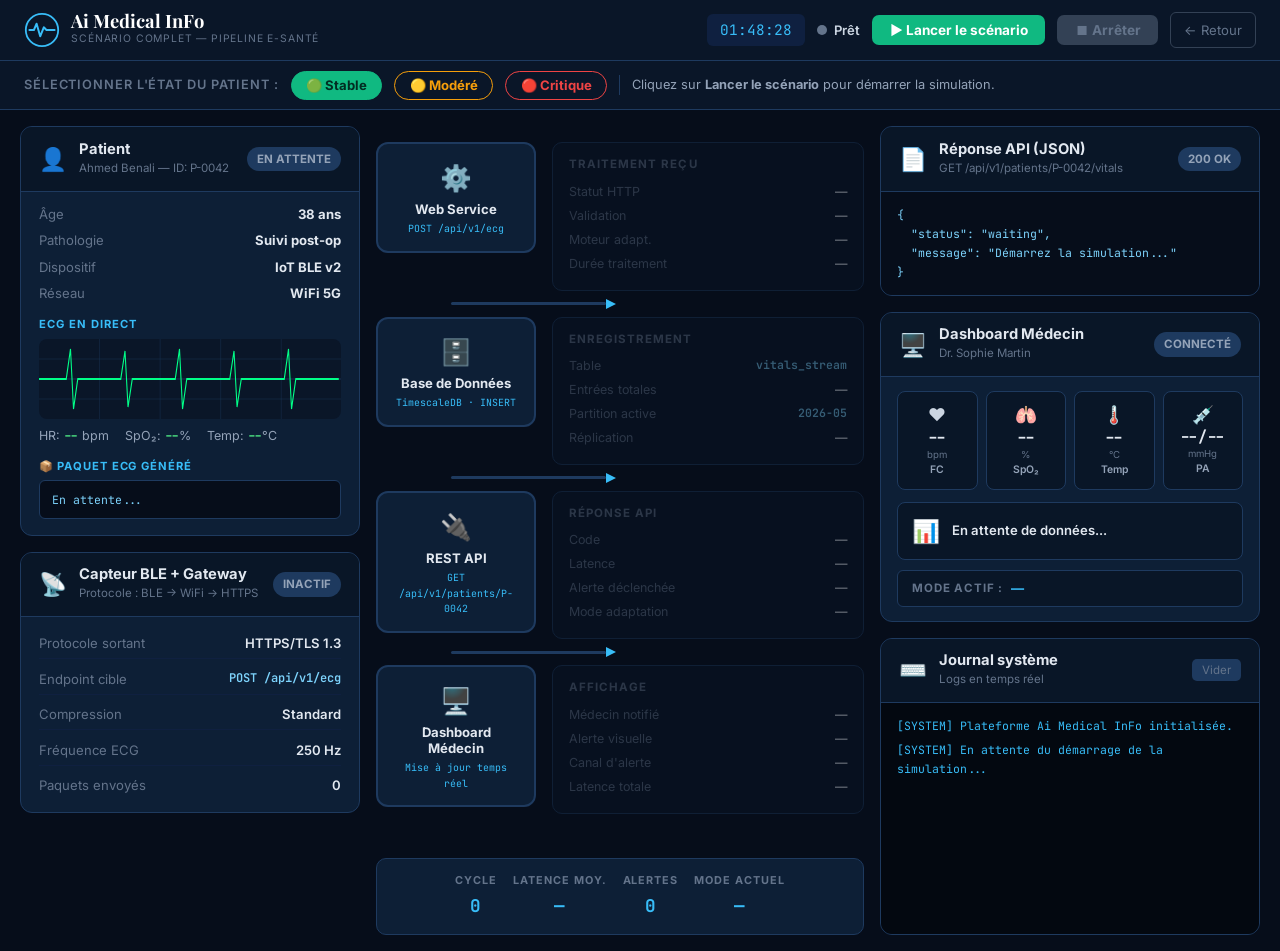
==== scenario.html @ 23101c31 "Add complete e-health pipeline scenario: ECG → WebService → DB → API → Dashboard" ====
<!DOCTYPE html>
<html lang="fr">
<head>
  <meta charset="UTF-8"/>
  <meta name="viewport" content="width=device-width, initial-scale=1.0"/>
  <title>Scénario Complet — Ai Medical InFo</title>
  <link rel="stylesheet" href="style.css"/>
  <link rel="stylesheet" href="scenario.css"/>
  <link href="https://fonts.googleapis.com/css2?family=Inter:wght@300;400;500;600;700&family=Playfair+Display:wght@600;700&family=JetBrains+Mono:wght@400;600&display=swap" rel="stylesheet"/>
</head>
<body class="scenario-body">

  <!-- TOP BAR -->
  <header class="scen-header">
    <div class="scen-header-inner">
      <div class="scen-logo">
        <svg viewBox="0 0 40 40" fill="none" class="scen-logo-svg">
          <circle cx="20" cy="20" r="18" stroke="#38bdf8" stroke-width="2"/>
          <path d="M6 20h5l3-7 4 14 4-10 3 3h9" stroke="#38bdf8" stroke-width="2.2" stroke-linecap="round" stroke-linejoin="round"/>
        </svg>
        <div>
          <span class="scen-logo-name">Ai Medical InFo</span>
          <span class="scen-logo-sub">Scénario Complet — Pipeline e-Santé</span>
        </div>
      </div>
      <div class="scen-header-right">
        <div class="scen-clock" id="scenClock">--:--:--</div>
        <div class="sim-status" id="simStatus">
          <span class="sim-dot idle"></span>
          <span id="simStatusText">Prêt</span>
        </div>
        <button class="btn-start" id="btnStart" onclick="startSimulation()">▶ Lancer le scénario</button>
        <button class="btn-stop" id="btnStop" onclick="stopSimulation()" disabled>⏹ Arrêter</button>
        <a href="index.html" class="btn-back">← Retour</a>
      </div>
    </div>
  </header>

  <!-- SCENARIO LEGEND -->
  <div class="scenario-legend">
    <div class="legend-title">Sélectionner l'état du patient :</div>
    <button class="leg-btn leg-stable  active" onclick="setState('stable')"  id="btnStable">🟢 Stable</button>
    <button class="leg-btn leg-moderate"       onclick="setState('moderate')" id="btnModerate">🟡 Modéré</button>
    <button class="leg-btn leg-critical"       onclick="setState('critical')" id="btnCritical">🔴 Critique</button>
    <div class="legend-sep"></div>
    <div class="legend-info" id="legendInfo">Cliquez sur <strong>Lancer le scénario</strong> pour démarrer la simulation.</div>
  </div>

  <!-- MAIN LAYOUT -->
  <div class="scenario-main">

    <!-- ═══ COLONNE GAUCHE : Patient + Capteur ═══ -->
    <div class="scen-col scen-col-left">

      <!-- PATIENT -->
      <div class="scen-card" id="card-patient">
        <div class="card-header">
          <span class="card-icon">👤</span>
          <div>
            <div class="card-title">Patient</div>
            <div class="card-sub">Ahmed Benali — ID: P-0042</div>
          </div>
          <div class="card-status" id="status-patient">En attente</div>
        </div>
        <div class="patient-info">
          <div class="pi-row"><span>Âge</span><strong>38 ans</strong></div>
          <div class="pi-row"><span>Pathologie</span><strong>Suivi post-op</strong></div>
          <div class="pi-row"><span>Dispositif</span><strong>IoT BLE v2</strong></div>
          <div class="pi-row"><span>Réseau</span><strong id="networkType">WiFi 5G</strong></div>
        </div>

        <!-- ECG WAVEFORM -->
        <div class="ecg-container">
          <div class="ecg-label">ECG en direct</div>
          <svg class="ecg-svg" id="ecgSvg" viewBox="0 0 500 80" preserveAspectRatio="none">
            <rect width="500" height="80" fill="#0a1628"/>
            <!-- Grid -->
            <line x1="0" y1="20" x2="500" y2="20" stroke="#1e3a5f" stroke-width="0.5"/>
            <line x1="0" y1="40" x2="500" y2="40" stroke="#1e3a5f" stroke-width="1"/>
            <line x1="0" y1="60" x2="500" y2="60" stroke="#1e3a5f" stroke-width="0.5"/>
            <line x1="100" y1="0" x2="100" y2="80" stroke="#1e3a5f" stroke-width="0.5"/>
            <line x1="200" y1="0" x2="200" y2="80" stroke="#1e3a5f" stroke-width="0.5"/>
            <line x1="300" y1="0" x2="300" y2="80" stroke="#1e3a5f" stroke-width="0.5"/>
            <line x1="400" y1="0" x2="400" y2="80" stroke="#1e3a5f" stroke-width="0.5"/>
            <polyline id="ecgPath" fill="none" stroke="#00ff88" stroke-width="1.8"
              points="0,40 30,40 45,40 52,10 57,70 64,40 90,40 120,40 135,40 142,12 147,68 154,40 180,40 210,40 225,40 232,10 237,70 244,40 270,40 300,40 315,40 322,12 327,68 334,40 360,40 390,40 405,40 412,10 417,70 424,40 450,40 480,40 495,40"/>
          </svg>
          <div class="ecg-metrics" id="ecgMetrics">
            <span>HR: <strong id="liveHR">--</strong> bpm</span>
            <span>SpO₂: <strong id="liveSPO2">--</strong>%</span>
            <span>Temp: <strong id="liveTemp">--</strong>°C</span>
          </div>
        </div>

        <div class="packet-preview" id="packetPreview">
          <div class="pp-label">📦 Paquet ECG généré</div>
          <pre id="packetJson" class="pp-json">En attente...</pre>
        </div>
      </div>

      <!-- CAPTEUR / GATEWAY -->
      <div class="scen-card" id="card-gateway">
        <div class="card-header">
          <span class="card-icon">📡</span>
          <div>
            <div class="card-title">Capteur BLE + Gateway</div>
            <div class="card-sub">Protocole : BLE → WiFi → HTTPS</div>
          </div>
          <div class="card-status" id="status-gateway">Inactif</div>
        </div>
        <div class="gateway-info">
          <div class="gw-row">
            <span class="gw-key">Protocole sortant</span>
            <span class="gw-val">HTTPS/TLS 1.3</span>
          </div>
          <div class="gw-row">
            <span class="gw-key">Endpoint cible</span>
            <span class="gw-val mono">POST /api/v1/ecg</span>
          </div>
          <div class="gw-row">
            <span class="gw-key">Compression</span>
            <span class="gw-val" id="compressionLevel">Standard</span>
          </div>
          <div class="gw-row">
            <span class="gw-key">Fréquence ECG</span>
            <span class="gw-val" id="ecgFreq">250 Hz</span>
          </div>
          <div class="gw-row">
            <span class="gw-key">Paquets envoyés</span>
            <span class="gw-val" id="packetCount">0</span>
          </div>
        </div>
        <div class="send-indicator" id="sendIndicator">
          <div class="send-dot"></div>
          <span>Transmission en cours...</span>
        </div>
      </div>

    </div>

    <!-- ═══ CENTRE : Pipeline animé ═══ -->
    <div class="scen-col scen-col-center">

      <div class="pipeline-wrap">

        <!-- STEP 1 : Web Service -->
        <div class="pipe-step" id="pipe-ws">
          <div class="pipe-node" id="node-ws">
            <span class="pipe-icon">⚙️</span>
            <span class="pipe-label">Web Service</span>
            <span class="pipe-method">POST /api/v1/ecg</span>
          </div>
          <div class="pipe-detail" id="detail-ws">
            <div class="pd-title">Traitement reçu</div>
            <div class="pd-row"><span>Statut HTTP</span><span id="ws-status" class="pd-val">—</span></div>
            <div class="pd-row"><span>Validation</span><span id="ws-valid" class="pd-val">—</span></div>
            <div class="pd-row"><span>Moteur adapt.</span><span id="ws-adapt" class="pd-val">—</span></div>
            <div class="pd-row"><span>Durée traitement</span><span id="ws-time" class="pd-val">—</span></div>
          </div>
        </div>

        <div class="pipe-arrow" id="arrow-ws-db">
          <div class="arrow-line"><div class="arrow-packet" id="pkt-ws-db"></div></div>
          <svg class="arrow-head" viewBox="0 0 10 10"><polygon points="0,0 10,5 0,10" fill="#38bdf8"/></svg>
        </div>

        <!-- STEP 2 : Base de données -->
        <div class="pipe-step" id="pipe-db">
          <div class="pipe-node" id="node-db">
            <span class="pipe-icon">🗄️</span>
            <span class="pipe-label">Base de Données</span>
            <span class="pipe-method">TimescaleDB · INSERT</span>
          </div>
          <div class="pipe-detail" id="detail-db">
            <div class="pd-title">Enregistrement</div>
            <div class="pd-row"><span>Table</span><span class="pd-val mono">vitals_stream</span></div>
            <div class="pd-row"><span>Entrées totales</span><span id="db-count" class="pd-val">—</span></div>
            <div class="pd-row"><span>Partition active</span><span class="pd-val mono">2026-05</span></div>
            <div class="pd-row"><span>Réplication</span><span class="pd-val" id="db-repl">—</span></div>
          </div>
        </div>

        <div class="pipe-arrow" id="arrow-db-api">
          <div class="arrow-line"><div class="arrow-packet" id="pkt-db-api"></div></div>
          <svg class="arrow-head" viewBox="0 0 10 10"><polygon points="0,0 10,5 0,10" fill="#38bdf8"/></svg>
        </div>

        <!-- STEP 3 : API -->
        <div class="pipe-step" id="pipe-api">
          <div class="pipe-node" id="node-api">
            <span class="pipe-icon">🔌</span>
            <span class="pipe-label">REST API</span>
            <span class="pipe-method">GET /api/v1/patients/P-0042</span>
          </div>
          <div class="pipe-detail" id="detail-api">
            <div class="pd-title">Réponse API</div>
            <div class="pd-row"><span>Code</span><span id="api-code" class="pd-val">—</span></div>
            <div class="pd-row"><span>Latence</span><span id="api-latency" class="pd-val">—</span></div>
            <div class="pd-row"><span>Alerte déclenchée</span><span id="api-alert" class="pd-val">—</span></div>
            <div class="pd-row"><span>Mode adaptation</span><span id="api-mode" class="pd-val">—</span></div>
          </div>
        </div>

        <div class="pipe-arrow" id="arrow-api-dash">
          <div class="arrow-line"><div class="arrow-packet" id="pkt-api-dash"></div></div>
          <svg class="arrow-head" viewBox="0 0 10 10"><polygon points="0,0 10,5 0,10" fill="#38bdf8"/></svg>
        </div>

        <!-- STEP 4 : Dashboard -->
        <div class="pipe-step" id="pipe-dash">
          <div class="pipe-node" id="node-dash">
            <span class="pipe-icon">🖥️</span>
            <span class="pipe-label">Dashboard Médecin</span>
            <span class="pipe-method">Mise à jour temps réel</span>
          </div>
          <div class="pipe-detail" id="detail-dash">
            <div class="pd-title">Affichage</div>
            <div class="pd-row"><span>Médecin notifié</span><span id="dash-doc" class="pd-val">—</span></div>
            <div class="pd-row"><span>Alerte visuelle</span><span id="dash-alert" class="pd-val">—</span></div>
            <div class="pd-row"><span>Canal d'alerte</span><span id="dash-channel" class="pd-val">—</span></div>
            <div class="pd-row"><span>Latence totale</span><span id="dash-total" class="pd-val">—</span></div>
          </div>
        </div>

      </div>

      <!-- CYCLE COUNTER -->
      <div class="cycle-info">
        <div class="ci-item"><span class="ci-label">Cycle</span><span class="ci-val" id="cycleCount">0</span></div>
        <div class="ci-item"><span class="ci-label">Latence moy.</span><span class="ci-val" id="avgLatency">—</span></div>
        <div class="ci-item"><span class="ci-label">Alertes</span><span class="ci-val" id="alertCount">0</span></div>
        <div class="ci-item"><span class="ci-label">Mode actuel</span><span class="ci-val" id="currentMode">—</span></div>
      </div>

    </div>

    <!-- ═══ COLONNE DROITE : API JSON + Terminal + Dashboard ═══ -->
    <div class="scen-col scen-col-right">

      <!-- API RESPONSE -->
      <div class="scen-card" id="card-api">
        <div class="card-header">
          <span class="card-icon">📄</span>
          <div>
            <div class="card-title">Réponse API (JSON)</div>
            <div class="card-sub">GET /api/v1/patients/P-0042/vitals</div>
          </div>
          <div class="card-status" id="status-api">200 OK</div>
        </div>
        <pre class="api-json" id="apiJsonDisplay">{
  "status": "waiting",
  "message": "Démarrez la simulation..."
}</pre>
      </div>

      <!-- DASHBOARD MÉDECIN -->
      <div class="scen-card" id="card-dashboard">
        <div class="card-header">
          <span class="card-icon">🖥️</span>
          <div>
            <div class="card-title">Dashboard Médecin</div>
            <div class="card-sub">Dr. Sophie Martin</div>
          </div>
          <div class="card-status" id="status-dash">Connecté</div>
        </div>

        <div class="mini-dashboard">
          <div class="md-vitals">
            <div class="md-vital" id="mdHR">
              <div class="md-icon">❤️</div>
              <div class="md-val" id="dashHR">--</div>
              <div class="md-unit">bpm</div>
              <div class="md-lbl">FC</div>
            </div>
            <div class="md-vital" id="mdSPO2">
              <div class="md-icon">🫁</div>
              <div class="md-val" id="dashSPO2">--</div>
              <div class="md-unit">%</div>
              <div class="md-lbl">SpO₂</div>
            </div>
            <div class="md-vital" id="mdTemp">
              <div class="md-icon">🌡️</div>
              <div class="md-val" id="dashTemp">--</div>
              <div class="md-unit">°C</div>
              <div class="md-lbl">Temp</div>
            </div>
            <div class="md-vital" id="mdBP">
              <div class="md-icon">💉</div>
              <div class="md-val" id="dashBP" style="font-size:.95rem">--/--</div>
              <div class="md-unit">mmHg</div>
              <div class="md-lbl">PA</div>
            </div>
          </div>

          <div class="md-alert-zone" id="mdAlertZone">
            <div class="mda-icon" id="mdaIcon">📊</div>
            <div class="mda-text" id="mdaText">En attente de données...</div>
          </div>

          <div class="md-mode-bar" id="mdModeBar">
            <span class="mdb-label">Mode actif :</span>
            <span class="mdb-val" id="mdbMode">—</span>
            <span class="mdb-freq" id="mdbFreq"></span>
          </div>
        </div>
      </div>

      <!-- TERMINAL LOGS -->
      <div class="scen-card card-terminal">
        <div class="card-header">
          <span class="card-icon">⌨️</span>
          <div>
            <div class="card-title">Journal système</div>
            <div class="card-sub">Logs en temps réel</div>
          </div>
          <button class="btn-clear-log" onclick="clearLog()">Vider</button>
        </div>
        <div class="terminal" id="terminal">
          <div class="term-line term-info">[SYSTEM] Plateforme Ai Medical InFo initialisée.</div>
          <div class="term-line term-info">[SYSTEM] En attente du démarrage de la simulation...</div>
        </div>
      </div>

    </div>

  </div><!-- end scenario-main -->

  <script src="scenario.js"></script>
</body>
</html>
---- style.css ----
/* ===== RESET & BASE ===== */
*, *::before, *::after { box-sizing: border-box; margin: 0; padding: 0; }

:root {
  --color-primary: #2563eb;
  --color-primary-dark: #1d4ed8;
  --color-accent: #38bdf8;
  --color-green: #10b981;
  --color-orange: #f59e0b;
  --color-red: #ef4444;
  --color-bg: #f8fafc;
  --color-surface: #ffffff;
  --color-text: #1e293b;
  --color-muted: #64748b;
  --color-border: #e2e8f0;
  --radius: 12px;
  --shadow: 0 2px 12px rgba(0,0,0,.07);
  --shadow-lg: 0 8px 32px rgba(0,0,0,.12);
  --font-body: 'Inter', system-ui, sans-serif;
  --font-display: 'Playfair Display', Georgia, serif;
}

html { scroll-behavior: smooth; }
body { font-family: var(--font-body); color: var(--color-text); background: var(--color-bg); line-height: 1.6; font-size: 1rem; }
a { color: inherit; text-decoration: none; }
ul { list-style: none; }

.container { max-width: 1180px; margin: 0 auto; padding: 0 1.5rem; }

/* ===== HEADER ===== */
.site-header {
  position: sticky; top: 0; z-index: 100;
  background: rgba(255,255,255,0.96);
  backdrop-filter: blur(8px);
  border-bottom: 1px solid var(--color-border);
}
.header-inner { display: flex; align-items: center; justify-content: space-between; height: 70px; gap: 1rem; }
.logo { display: flex; align-items: center; gap: .75rem; }
.logo-pulse { width: 44px; height: 44px; flex-shrink: 0; }
.logo-pulse svg { width: 100%; height: 100%; }
.logo-name { display: block; font-family: var(--font-display); font-size: 1.35rem; font-weight: 700; color: var(--color-primary); line-height: 1; }
.logo-subtitle { display: block; font-size: .65rem; color: var(--color-muted); text-transform: uppercase; letter-spacing: .08em; margin-top: 3px; }
.main-nav ul { display: flex; gap: .15rem; }
.main-nav a { padding: .4rem .8rem; border-radius: 7px; font-size: .88rem; font-weight: 500; color: var(--color-muted); transition: color .2s, background .2s; }
.main-nav a:hover, .main-nav a.active { color: var(--color-primary); background: #eff6ff; }
.btn-connexion { padding: .45rem 1.1rem; background: var(--color-primary); color: #fff; border-radius: 8px; font-size: .88rem; font-weight: 700; transition: background .2s, transform .2s; white-space: nowrap; }
.btn-connexion:hover { background: var(--color-primary-dark); transform: translateY(-1px); }
.nav-toggle { display: none; background: none; border: none; font-size: 1.5rem; cursor: pointer; color: var(--color-text); }

/* ===== HERO ===== */
.hero {
  position: relative; overflow: hidden;
  padding: 5.5rem 0 3rem;
  background: linear-gradient(140deg, #0f172a 0%, #1e3a5f 55%, #1e40af 100%);
  color: #fff;
}
.hero-bg {
  position: absolute; inset: 0;
  background: radial-gradient(ellipse at 75% 40%, rgba(56,189,248,.12) 0%, transparent 55%);
}
.hero-content { position: relative; z-index: 1; }

.hero-badge {
  display: inline-flex; align-items: center; gap: .5rem;
  background: rgba(255,255,255,.1); border: 1px solid rgba(255,255,255,.2);
  color: var(--color-accent); font-size: .78rem; font-weight: 600;
  text-transform: uppercase; letter-spacing: .1em;
  padding: .35rem 1rem; border-radius: 999px; margin-bottom: 1.5rem;
}

.pulse-dot {
  width: 8px; height: 8px; background: var(--color-green); border-radius: 50%;
  display: inline-block; position: relative;
  animation: pulseDot 1.4s ease-in-out infinite;
}
@keyframes pulseDot {
  0%,100% { box-shadow: 0 0 0 0 rgba(16,185,129,.7); }
  50% { box-shadow: 0 0 0 6px rgba(16,185,129,0); }
}

.hero h1 { font-family: var(--font-display); font-size: clamp(1.9rem, 4.5vw, 3rem); font-weight: 700; line-height: 1.2; margin-bottom: 1.2rem; }
.hero h1 .accent { color: var(--color-accent); }
.hero p { font-size: 1.05rem; color: rgba(255,255,255,.8); max-width: 620px; margin-bottom: 2rem; line-height: 1.75; }

.hero-actions { display: flex; gap: 1rem; flex-wrap: wrap; margin-bottom: 3rem; }

.hero-stats { display: flex; gap: 2.5rem; flex-wrap: wrap; padding-top: 2rem; border-top: 1px solid rgba(255,255,255,.15); }
.stat-num { display: block; font-size: 1.7rem; font-weight: 700; color: #fff; }
.stat-label { display: block; font-size: .75rem; color: rgba(255,255,255,.55); text-transform: uppercase; letter-spacing: .07em; }

/* ECG line animation */
.hero-ecg {
  position: absolute; bottom: 0; left: 0; right: 0; height: 80px;
  opacity: .18; pointer-events: none;
}
.hero-ecg svg { width: 100%; height: 100%; }
.ecg-line {
  fill: none; stroke: var(--color-accent); stroke-width: 2;
  stroke-dasharray: 1600; stroke-dashoffset: 1600;
  animation: drawEcg 4s linear infinite;
}
@keyframes drawEcg {
  to { stroke-dashoffset: 0; }
}

/* ===== BUTTONS ===== */
.btn { display: inline-block; padding: .7rem 1.6rem; border-radius: 8px; font-weight: 600; font-size: .95rem; cursor: pointer; transition: all .2s; border: 2px solid transparent; }
.btn-primary { background: var(--color-primary); color: #fff; border-color: var(--color-primary); }
.btn-primary:hover { background: var(--color-primary-dark); border-color: var(--color-primary-dark); transform: translateY(-1px); box-shadow: 0 4px 14px rgba(37,99,235,.4); }
.btn-outline { background: transparent; color: #fff; border-color: rgba(255,255,255,.5); }
.btn-outline:hover { background: rgba(255,255,255,.1); border-color: #fff; }

/* ===== SECTIONS ===== */
.section { padding: 5rem 0; }
.section-alt { background: #f1f5f9; }
.section-header { text-align: center; margin-bottom: 3rem; }
.section-header h2 { font-family: var(--font-display); font-size: clamp(1.5rem, 3vw, 2.1rem); font-weight: 700; margin-bottom: .5rem; }
.section-header p { color: var(--color-muted); font-size: 1rem; }

/* ===== SYSTEM OVERVIEW ===== */
.system-overview { display: grid; grid-template-columns: repeat(3, 1fr); gap: 1.5rem; margin-bottom: 3rem; }

.overview-card {
  background: var(--color-surface); border: 1px solid var(--color-border);
  border-radius: var(--radius); padding: 2rem 1.5rem;
  border-top: 4px solid;
  transition: box-shadow .2s, transform .2s;
}
.overview-card:hover { box-shadow: var(--shadow-lg); transform: translateY(-3px); }
.card-severity { border-top-color: var(--color-red); }
.card-network  { border-top-color: var(--color-primary); }
.card-device   { border-top-color: var(--color-green); }

.ov-icon { width: 48px; height: 48px; margin-bottom: 1rem; }
.ov-icon svg { width: 100%; height: 100%; }
.card-severity .ov-icon { color: var(--color-red); }
.card-network  .ov-icon { color: var(--color-primary); }
.card-device   .ov-icon { color: var(--color-green); }

.overview-card h3 { font-size: 1.1rem; font-weight: 700; margin-bottom: .6rem; }
.overview-card p  { font-size: .88rem; color: var(--color-muted); line-height: 1.65; margin-bottom: 1rem; }

.severity-levels { display: flex; gap: .5rem; flex-wrap: wrap; }
.level { display: inline-block; padding: .22rem .7rem; border-radius: 999px; font-size: .75rem; font-weight: 700; text-transform: uppercase; letter-spacing: .06em; }
.stable   { background: #dcfce7; color: #166534; }
.moderate { background: #fef3c7; color: #92400e; }
.critical { background: #fee2e2; color: #991b1b; }

.network-bars { display: flex; align-items: flex-end; gap: 4px; height: 28px; }
.bar { display: block; width: 10px; background: var(--color-border); border-radius: 3px; transition: background .3s; }
.b1 { height: 40%; } .b2 { height: 60%; } .b3 { height: 80%; } .b4 { height: 100%; }
.bar.active { background: var(--color-primary); }

.device-tags { display: flex; gap: .5rem; flex-wrap: wrap; }
.dtag { background: #f0fdf4; color: #166534; border: 1px solid #bbf7d0; padding: .2rem .7rem; border-radius: 6px; font-size: .75rem; font-weight: 600; }

/* FLOW */
.flow-diagram {
  display: flex; align-items: center; justify-content: center;
  gap: .75rem; flex-wrap: wrap;
  background: var(--color-surface); border: 1px solid var(--color-border);
  border-radius: var(--radius); padding: 2rem;
}
.flow-node {
  display: flex; flex-direction: column; align-items: center; gap: .35rem;
  background: #f8fafc; border: 1px solid var(--color-border);
  border-radius: 10px; padding: 1rem 1.25rem; min-width: 90px;
  font-size: .82rem; font-weight: 600; text-align: center; color: var(--color-text);
}
.fn-icon { font-size: 1.6rem; }
.highlight-node { background: #eff6ff; border-color: var(--color-primary); color: var(--color-primary); box-shadow: 0 0 0 3px rgba(37,99,235,.12); }
.flow-arrow { font-size: 1.4rem; color: var(--color-muted); }

/* ===== MODULES ===== */
.modules-grid { display: grid; grid-template-columns: repeat(auto-fill, minmax(320px, 1fr)); gap: 1.5rem; }

.module-card {
  background: var(--color-surface); border: 1px solid var(--color-border);
  border-radius: var(--radius); padding: 1.5rem;
  transition: box-shadow .2s, transform .2s;
}
.module-card:hover { box-shadow: var(--shadow-lg); transform: translateY(-2px); }

.module-header { display: flex; align-items: center; gap: 1rem; margin-bottom: .75rem; }
.module-icon { width: 44px; height: 44px; border-radius: 10px; display: flex; align-items: center; justify-content: center; flex-shrink: 0; }
.module-icon svg { width: 26px; height: 26px; }
.icon-ecg  { background: #eff6ff; color: var(--color-primary); }
.icon-spo2 { background: #fff7ed; color: #ea580c; }
.icon-temp { background: #fef2f2; color: var(--color-red); }
.icon-bp   { background: #f5f3ff; color: #7c3aed; }
.icon-resp { background: #ecfdf5; color: var(--color-green); }
.icon-alert{ background: #fef3c7; color: #b45309; }

.module-header h3 { font-size: 1rem; font-weight: 700; margin-bottom: .15rem; }

.module-status { font-size: .72rem; font-weight: 700; text-transform: uppercase; letter-spacing: .07em; padding: .15rem .55rem; border-radius: 999px; }
.active-status  { background: #dcfce7; color: #166534; }
.standby-status { background: #fef3c7; color: #92400e; }

.module-card p { font-size: .87rem; color: var(--color-muted); line-height: 1.6; margin-bottom: 1rem; }

.module-params { display: flex; flex-direction: column; gap: .6rem; }
.param { display: flex; align-items: center; gap: .6rem; }
.param-label { font-size: .75rem; color: var(--color-muted); font-weight: 600; width: 80px; flex-shrink: 0; }
.param-bar { flex: 1; height: 6px; background: var(--color-border); border-radius: 999px; overflow: hidden; }
.param-fill { height: 100%; background: linear-gradient(90deg, var(--color-primary), var(--color-accent)); border-radius: 999px; transition: width .5s; }
.param-val { font-size: .75rem; font-weight: 700; color: var(--color-text); width: 60px; text-align: right; }

/* ===== ADAPTATION ===== */
.adapt-demo { display: grid; grid-template-columns: 1fr 1fr; gap: 2rem; margin-bottom: 3rem; }

.adapt-controls {
  background: var(--color-surface); border: 1px solid var(--color-border);
  border-radius: var(--radius); padding: 2rem;
}
.adapt-controls h3 { font-size: 1.1rem; font-weight: 700; margin-bottom: .4rem; }
.adapt-desc { font-size: .85rem; color: var(--color-muted); margin-bottom: 1.5rem; }

.control-group { margin-bottom: 1.5rem; }
.control-group label { display: block; font-size: .85rem; font-weight: 700; margin-bottom: .6rem; color: var(--color-text); }

.radio-group { display: flex; flex-direction: column; gap: .4rem; }
.radio-opt { display: flex; align-items: center; gap: .6rem; cursor: pointer; }
.radio-opt input[type="radio"] { accent-color: var(--color-primary); width: 16px; height: 16px; cursor: pointer; }
.radio-label { font-size: .88rem; color: var(--color-text); }
.stable-label   { color: #166534; font-weight: 600; }
.moderate-label { color: #92400e; font-weight: 600; }
.critical-label { color: #991b1b; font-weight: 600; }

.adapt-result {
  background: var(--color-surface); border: 1px solid var(--color-border);
  border-radius: var(--radius); padding: 2rem;
}
.adapt-result h3 { font-size: 1.1rem; font-weight: 700; margin-bottom: 1rem; }

.result-badge {
  display: inline-block; padding: .4rem 1.1rem; border-radius: 999px;
  font-size: .82rem; font-weight: 700; text-transform: uppercase;
  letter-spacing: .07em; margin-bottom: 1.25rem;
  background: #eff6ff; color: var(--color-primary);
  transition: all .3s;
}
.badge-critical { background: #fee2e2; color: #991b1b; }
.badge-moderate { background: #fef3c7; color: #92400e; }
.badge-degraded { background: #f0fdf4; color: #166534; }

.result-modules { display: flex; flex-direction: column; gap: .6rem; margin-bottom: 1.25rem; }

.rm-row { display: flex; justify-content: space-between; align-items: center; padding: .5rem .75rem; border-radius: 8px; background: var(--color-bg); border: 1px solid var(--color-border); }
.rm-name { font-size: .85rem; font-weight: 600; }
.rm-val  { font-size: .82rem; color: var(--color-muted); }
.rm-on   { border-left: 3px solid var(--color-green); }
.rm-off  { border-left: 3px solid var(--color-border); opacity: .55; }
.rm-warn { border-left: 3px solid var(--color-orange); }
.rm-crit { border-left: 3px solid var(--color-red); }

.result-summary { font-size: .83rem; color: var(--color-muted); line-height: 1.6; padding: .75rem; background: var(--color-bg); border-radius: 8px; border: 1px solid var(--color-border); }

/* TABLE */
.rules-table-wrap { background: var(--color-surface); border: 1px solid var(--color-border); border-radius: var(--radius); padding: 1.75rem; }
.rules-table-wrap h3 { font-size: 1.05rem; font-weight: 700; margin-bottom: 1rem; }
.rules-table-scroll { overflow-x: auto; }

.rules-table { width: 100%; border-collapse: collapse; font-size: .85rem; white-space: nowrap; }
.rules-table th { padding: .65rem 1rem; background: var(--color-bg); border-bottom: 2px solid var(--color-border); font-weight: 700; text-align: left; color: var(--color-muted); font-size: .78rem; text-transform: uppercase; letter-spacing: .06em; }
.rules-table td { padding: .65rem 1rem; border-bottom: 1px solid var(--color-border); color: var(--color-text); }
.rules-table tr:last-child td { border-bottom: none; }
.row-critical td { background: #fff5f5; }

.td-on      { color: var(--color-green);  font-weight: 700; }
.td-reduced { color: var(--color-orange); font-weight: 700; }
.td-off     { color: var(--color-muted);  font-style: italic; }
.td-warn    { color: var(--color-orange); font-weight: 700; }
.td-crit    { color: var(--color-red);    font-weight: 700; }

.table-note { font-size: .78rem; color: var(--color-muted); margin-top: .75rem; }

/* ===== ARCHITECTURE ===== */
.arch-layers { display: flex; flex-direction: column; gap: 0; margin-bottom: 3rem; }
.arch-layer { border: 1px solid var(--color-border); border-radius: var(--radius); padding: 1.75rem; background: var(--color-surface); }
.layer-edge         { border-top: 4px solid var(--color-green); }
.layer-platform     { border-top: 4px solid var(--color-primary); }
.layer-presentation { border-top: 4px solid var(--color-orange); }

.layer-label { font-size: .75rem; text-transform: uppercase; letter-spacing: .1em; font-weight: 700; color: var(--color-muted); margin-bottom: 1.25rem; }
.layer-cards { display: grid; grid-template-columns: repeat(3, 1fr); gap: 1.25rem; }

.arch-card { background: var(--color-bg); border: 1px solid var(--color-border); border-radius: 10px; padding: 1.25rem; }
.arch-icon { font-size: 1.8rem; display: block; margin-bottom: .6rem; }
.arch-card strong { display: block; font-size: .92rem; margin-bottom: .4rem; }
.arch-card p { font-size: .82rem; color: var(--color-muted); line-height: 1.55; }

.layer-arrow { text-align: center; font-size: 1.5rem; color: var(--color-muted); padding: .5rem 0; }

.tech-stack { background: var(--color-surface); border: 1px solid var(--color-border); border-radius: var(--radius); padding: 1.75rem; }
.tech-stack h3 { font-size: 1.05rem; font-weight: 700; margin-bottom: 1.25rem; }
.stack-grid { display: grid; grid-template-columns: repeat(auto-fill, minmax(200px, 1fr)); gap: 1rem; }
.stack-item { display: flex; flex-direction: column; gap: .25rem; padding: .85rem 1rem; background: var(--color-bg); border: 1px solid var(--color-border); border-radius: 8px; }
.stack-cat { font-size: .7rem; text-transform: uppercase; letter-spacing: .08em; font-weight: 700; color: var(--color-primary); }
.stack-item span:last-child { font-size: .85rem; font-weight: 600; color: var(--color-text); }

/* ===== RÉSULTATS ===== */
.results-grid { display: grid; grid-template-columns: repeat(auto-fill, minmax(240px, 1fr)); gap: 1.25rem; margin-bottom: 2.5rem; }

.result-card {
  background: var(--color-surface); border: 1px solid var(--color-border);
  border-radius: var(--radius); padding: 1.75rem; text-align: center;
  transition: box-shadow .2s, transform .2s;
}
.result-card:hover { box-shadow: var(--shadow-lg); transform: translateY(-2px); }
.rc-primary { background: linear-gradient(135deg, #eff6ff, #dbeafe); border-color: #bfdbfe; }
.rc-number { font-size: 2.2rem; font-weight: 700; color: var(--color-primary); line-height: 1.1; margin-bottom: .4rem; }
.rc-label  { font-size: .85rem; color: var(--color-muted); line-height: 1.5; }

.conclusion-box {
  background: linear-gradient(135deg, #0f172a, #1e3a5f);
  color: #fff; border-radius: var(--radius); padding: 2.5rem;
}
.conclusion-box h3 { font-family: var(--font-display); font-size: 1.4rem; margin-bottom: 1rem; }
.conclusion-box p  { font-size: .95rem; line-height: 1.8; color: rgba(255,255,255,.82); margin-bottom: 1.5rem; }
.conclusion-box em { color: var(--color-accent); font-style: normal; font-weight: 600; }

.conclusion-tags { display: flex; gap: .6rem; flex-wrap: wrap; }
.conclusion-tags span { padding: .3rem .85rem; border-radius: 999px; font-size: .78rem; font-weight: 600; background: rgba(255,255,255,.1); border: 1px solid rgba(255,255,255,.2); color: var(--color-accent); }

/* ===== FOOTER ===== */
.site-footer { background: #0f172a; color: rgba(255,255,255,.7); padding-top: 4rem; }
.footer-inner { display: grid; grid-template-columns: 2fr 1fr 1fr 1fr; gap: 2.5rem; padding-bottom: 3rem; border-bottom: 1px solid rgba(255,255,255,.08); }
.footer-brand .logo-name { color: #fff; }
.footer-brand p { margin-top: .5rem; font-size: .85rem; line-height: 1.75; }
.footer-links h5 { font-size: .75rem; text-transform: uppercase; letter-spacing: .1em; color: rgba(255,255,255,.35); font-weight: 700; margin-bottom: .9rem; }
.footer-links ul { display: flex; flex-direction: column; gap: .55rem; }
.footer-links a { font-size: .88rem; transition: color .2s; }
.footer-links a:hover { color: #fff; }
.footer-bottom { padding: 1.25rem 0; text-align: center; }
.footer-bottom p { font-size: .8rem; }

/* ===== TOAST ===== */
.toast { position: fixed; bottom: 2rem; right: 2rem; background: #1e293b; color: #fff; padding: 1rem 1.5rem; border-radius: var(--radius); box-shadow: var(--shadow-lg); font-size: .9rem; z-index: 999; animation: slideIn .3s ease; border-left: 4px solid var(--color-green); }
@keyframes slideIn { from { transform: translateY(20px); opacity: 0; } to { transform: translateY(0); opacity: 1; } }

/* ===== RESPONSIVE ===== */
@media (max-width: 960px) {
  .system-overview, .layer-cards { grid-template-columns: 1fr; }
  .adapt-demo { grid-template-columns: 1fr; }
  .footer-inner { grid-template-columns: 1fr 1fr; gap: 2rem; }
}

@media (max-width: 700px) {
  .main-nav { display: none; }
  .nav-toggle { display: block; }
  .site-header.nav-open .main-nav {
    display: flex; position: absolute; top: 70px; left: 0; right: 0;
    background: #fff; border-bottom: 1px solid var(--color-border); padding: 1rem 1.5rem;
  }
  .header-inner { position: relative; }
  .main-nav ul { flex-direction: column; }
  .hero { padding: 3.5rem 0 2.5rem; }
  .hero-stats { gap: 1.5rem; }
  .flow-diagram { gap: .4rem; }
  .flow-arrow { font-size: 1rem; }
  .modules-grid { grid-template-columns: 1fr; }
  .results-grid { grid-template-columns: 1fr 1fr; }
  .footer-inner { grid-template-columns: 1fr; }
  .stack-grid { grid-template-columns: 1fr 1fr; }
}

@media (max-width: 450px) {
  .results-grid { grid-template-columns: 1fr; }
  .flow-node span:not(.fn-icon) { display: none; }
}
---- scenario.css ----
/* ═══ BASE ═══ */
.scenario-body {
  background: #060d1a;
  color: #cbd5e1;
  font-family: 'Inter', sans-serif;
  min-height: 100vh;
  display: flex;
  flex-direction: column;
}

/* ═══ HEADER ═══ */
.scen-header {
  background: #0a1628;
  border-bottom: 1px solid #1e3a5f;
  position: sticky;
  top: 0;
  z-index: 200;
}
.scen-header-inner {
  max-width: 1600px;
  margin: 0 auto;
  padding: 0 1.5rem;
  display: flex;
  align-items: center;
  justify-content: space-between;
  height: 60px;
  gap: 1rem;
}
.scen-logo { display: flex; align-items: center; gap: .7rem; flex-shrink: 0; }
.scen-logo-svg { width: 36px; height: 36px; }
.scen-logo-name { display: block; font-family: 'Playfair Display', serif; font-size: 1.15rem; font-weight: 700; color: #fff; line-height: 1; }
.scen-logo-sub  { display: block; font-size: .65rem; color: #64748b; text-transform: uppercase; letter-spacing: .08em; }
.scen-header-right { display: flex; align-items: center; gap: .75rem; flex-wrap: wrap; }

.scen-clock { font-family: 'JetBrains Mono', monospace; font-size: .9rem; color: #38bdf8; background: #0f2040; padding: .3rem .8rem; border-radius: 6px; }

.sim-status { display: flex; align-items: center; gap: .45rem; font-size: .82rem; font-weight: 600; }
.sim-dot { width: 10px; height: 10px; border-radius: 50%; }
.sim-dot.idle     { background: #64748b; }
.sim-dot.running  { background: #10b981; animation: pulseDot 1.2s infinite; }
.sim-dot.alerting { background: #ef4444; animation: pulseDot .6s infinite; }

.btn-start { padding: .45rem 1.1rem; background: #10b981; color: #fff; border: none; border-radius: 7px; font-weight: 700; font-size: .85rem; cursor: pointer; transition: all .2s; font-family: inherit; }
.btn-start:hover:not(:disabled) { background: #059669; transform: translateY(-1px); }
.btn-start:disabled { background: #334155; color: #64748b; cursor: not-allowed; }

.btn-stop { padding: .45rem 1.1rem; background: #ef4444; color: #fff; border: none; border-radius: 7px; font-weight: 700; font-size: .85rem; cursor: pointer; transition: all .2s; font-family: inherit; }
.btn-stop:hover:not(:disabled) { background: #dc2626; }
.btn-stop:disabled { background: #334155; color: #64748b; cursor: not-allowed; }

.btn-back { font-size: .82rem; color: #64748b; padding: .4rem .8rem; border: 1px solid #334155; border-radius: 6px; transition: color .2s, border-color .2s; }
.btn-back:hover { color: #38bdf8; border-color: #38bdf8; }

/* ═══ LEGEND BAR ═══ */
.scenario-legend {
  background: #0a1628;
  border-bottom: 1px solid #1e3a5f;
  padding: .6rem 1.5rem;
  display: flex;
  align-items: center;
  gap: .75rem;
  flex-wrap: wrap;
}
.legend-title { font-size: .8rem; color: #64748b; font-weight: 600; text-transform: uppercase; letter-spacing: .07em; }
.leg-btn {
  padding: .35rem .9rem; border-radius: 999px; border: 1.5px solid;
  font-size: .82rem; font-weight: 700; cursor: pointer; transition: all .2s; font-family: inherit;
  background: transparent;
}
.leg-stable   { border-color: #10b981; color: #10b981; }
.leg-stable.active   { background: #10b981; color: #022c22; }
.leg-moderate { border-color: #f59e0b; color: #f59e0b; }
.leg-moderate.active { background: #f59e0b; color: #1c1007; }
.leg-critical { border-color: #ef4444; color: #ef4444; }
.leg-critical.active { background: #ef4444; color: #fff; }
.legend-sep { width: 1px; height: 20px; background: #1e3a5f; }
.legend-info { font-size: .8rem; color: #94a3b8; }

/* ═══ MAIN LAYOUT ═══ */
.scenario-main {
  display: grid;
  grid-template-columns: 340px 1fr 380px;
  gap: 1rem;
  padding: 1rem 1.25rem;
  max-width: 1600px;
  margin: 0 auto;
  width: 100%;
  flex: 1;
}

/* ═══ COLUMNS ═══ */
.scen-col { display: flex; flex-direction: column; gap: 1rem; }

/* ═══ CARDS ═══ */
.scen-card {
  background: #0d1f36;
  border: 1px solid #1e3a5f;
  border-radius: 12px;
  overflow: hidden;
  transition: border-color .3s;
}
.scen-card.active-card  { border-color: #38bdf8; box-shadow: 0 0 18px rgba(56,189,248,.15); }
.scen-card.alert-card   { border-color: #ef4444; box-shadow: 0 0 18px rgba(239,68,68,.2); }
.scen-card.warn-card    { border-color: #f59e0b; box-shadow: 0 0 14px rgba(245,158,11,.15); }

.card-header {
  display: flex; align-items: center; gap: .75rem;
  padding: .85rem 1.1rem;
  border-bottom: 1px solid #1e3a5f;
  background: #091627;
}
.card-icon  { font-size: 1.4rem; flex-shrink: 0; }
.card-title { font-size: .92rem; font-weight: 700; color: #e2e8f0; line-height: 1.2; }
.card-sub   { font-size: .72rem; color: #64748b; }

.card-status {
  margin-left: auto; padding: .2rem .65rem; border-radius: 999px;
  font-size: .72rem; font-weight: 700; text-transform: uppercase;
  background: #1e3a5f; color: #94a3b8; transition: all .3s;
}
.card-status.status-ok    { background: #052e16; color: #4ade80; }
.card-status.status-warn  { background: #451a03; color: #fbbf24; }
.card-status.status-error { background: #450a0a; color: #f87171; }
.card-status.status-active{ background: #0c2a5a; color: #38bdf8; }

/* ═══ PATIENT INFO ═══ */
.patient-info { padding: .75rem 1.1rem; display: flex; flex-direction: column; gap: .35rem; }
.pi-row { display: flex; justify-content: space-between; align-items: center; font-size: .82rem; }
.pi-row span { color: #64748b; }
.pi-row strong { color: #e2e8f0; }

/* ═══ ECG ═══ */
.ecg-container { margin: 0 1.1rem .75rem; }
.ecg-label { font-size: .7rem; text-transform: uppercase; letter-spacing: .09em; color: #38bdf8; margin-bottom: .3rem; font-weight: 700; }
.ecg-svg { width: 100%; height: 80px; border-radius: 8px; display: block; }
.ecg-metrics { display: flex; gap: 1rem; margin-top: .4rem; font-size: .78rem; color: #94a3b8; }
.ecg-metrics strong { color: #4ade80; font-family: 'JetBrains Mono', monospace; }

/* ═══ PACKET PREVIEW ═══ */
.packet-preview { margin: 0 1.1rem 1rem; }
.pp-label { font-size: .7rem; text-transform: uppercase; letter-spacing: .08em; color: #38bdf8; margin-bottom: .3rem; font-weight: 700; }
.pp-json {
  font-family: 'JetBrains Mono', monospace;
  font-size: .72rem;
  background: #060d1a;
  border: 1px solid #1e3a5f;
  border-radius: 6px;
  padding: .6rem .8rem;
  color: #7dd3fc;
  overflow-x: auto;
  white-space: pre;
  max-height: 100px;
  overflow-y: auto;
  line-height: 1.5;
}

/* ═══ GATEWAY ═══ */
.gateway-info { padding: .75rem 1.1rem; display: flex; flex-direction: column; gap: .35rem; }
.gw-row { display: flex; justify-content: space-between; align-items: center; font-size: .82rem; padding: .25rem 0; border-bottom: 1px solid #0f2040; }
.gw-row:last-child { border-bottom: none; }
.gw-key { color: #64748b; }
.gw-val { color: #e2e8f0; font-weight: 600; }
.gw-val.mono { font-family: 'JetBrains Mono', monospace; font-size: .75rem; color: #7dd3fc; }

.send-indicator {
  display: none; align-items: center; gap: .6rem;
  padding: .5rem 1.1rem; background: #0c2a5a;
  font-size: .8rem; color: #38bdf8; font-weight: 600;
}
.send-indicator.visible { display: flex; }
.send-dot { width: 8px; height: 8px; border-radius: 50%; background: #38bdf8; animation: pulseDot .8s infinite; }

/* ═══ PIPELINE CENTER ═══ */
.pipeline-wrap {
  display: flex;
  flex-direction: column;
  align-items: center;
  gap: 0;
  padding: 1rem 0;
  flex: 1;
}

.pipe-step { width: 100%; display: flex; gap: 1rem; align-items: flex-start; }

.pipe-node {
  display: flex;
  flex-direction: column;
  align-items: center;
  gap: .2rem;
  background: #0d1f36;
  border: 2px solid #1e3a5f;
  border-radius: 12px;
  padding: .85rem 1rem;
  width: 160px;
  flex-shrink: 0;
  text-align: center;
  transition: all .3s;
  cursor: default;
}
.pipe-node.active-node  { border-color: #38bdf8; background: #0c2a5a; box-shadow: 0 0 20px rgba(56,189,248,.25); }
.pipe-node.done-node    { border-color: #10b981; background: #052e16; }
.pipe-node.alert-node   { border-color: #ef4444; background: #2d0707; box-shadow: 0 0 20px rgba(239,68,68,.3); }

.pipe-icon   { font-size: 1.6rem; }
.pipe-label  { font-size: .82rem; font-weight: 700; color: #e2e8f0; line-height: 1.2; }
.pipe-method { font-family: 'JetBrains Mono', monospace; font-size: .62rem; color: #38bdf8; }

.pipe-detail {
  flex: 1;
  background: #091627;
  border: 1px solid #1e3a5f;
  border-radius: 10px;
  padding: .75rem 1rem;
  opacity: .4;
  transition: opacity .3s;
}
.pipe-detail.active-detail { opacity: 1; border-color: #38bdf8; }
.pipe-detail.done-detail   { opacity: 1; border-color: #10b981; }
.pipe-detail.alert-detail  { opacity: 1; border-color: #ef4444; }

.pd-title { font-size: .72rem; text-transform: uppercase; letter-spacing: .09em; color: #64748b; font-weight: 700; margin-bottom: .5rem; }
.pd-row   { display: flex; justify-content: space-between; font-size: .78rem; margin-bottom: .25rem; }
.pd-row span:first-child { color: #64748b; }
.pd-val   { color: #e2e8f0; font-weight: 600; }
.pd-val.val-ok    { color: #4ade80; }
.pd-val.val-warn  { color: #fbbf24; }
.pd-val.val-error { color: #f87171; }
.pd-val.mono      { font-family: 'JetBrains Mono', monospace; font-size: .72rem; color: #7dd3fc; }

/* ═══ ARROWS ═══ */
.pipe-arrow {
  display: flex;
  align-items: center;
  padding: .5rem 0;
  padding-left: 75px;
  position: relative;
  width: 100%;
}
.arrow-line {
  flex: 1;
  height: 3px;
  background: #1e3a5f;
  border-radius: 999px;
  position: relative;
  overflow: hidden;
  max-width: 155px;
}
.arrow-packet {
  position: absolute;
  top: 50%;
  transform: translateY(-50%);
  width: 24px;
  height: 7px;
  background: #38bdf8;
  border-radius: 4px;
  left: -30px;
  opacity: 0;
  box-shadow: 0 0 10px #38bdf8;
}
.arrow-packet.animate {
  animation: slidePacket .8s ease-in-out forwards;
}
.arrow-packet.alert-packet { background: #ef4444; box-shadow: 0 0 10px #ef4444; }
.arrow-packet.warn-packet  { background: #f59e0b; box-shadow: 0 0 10px #f59e0b; }

@keyframes slidePacket {
  0%   { left: -30px; opacity: 1; }
  100% { left: 100%;  opacity: 0; }
}

.arrow-head { width: 10px; height: 10px; flex-shrink: 0; }

/* ═══ CYCLE INFO ═══ */
.cycle-info {
  display: flex;
  gap: 1rem;
  justify-content: center;
  flex-wrap: wrap;
  margin-top: .75rem;
  padding: .85rem 1.25rem;
  background: #0d1f36;
  border: 1px solid #1e3a5f;
  border-radius: 10px;
  width: 100%;
}
.ci-item { display: flex; flex-direction: column; align-items: center; gap: .15rem; }
.ci-label { font-size: .68rem; text-transform: uppercase; letter-spacing: .09em; color: #64748b; font-weight: 700; }
.ci-val { font-family: 'JetBrains Mono', monospace; font-size: 1.1rem; font-weight: 700; color: #38bdf8; }

/* ═══ API JSON ═══ */
.api-json {
  font-family: 'JetBrains Mono', monospace;
  font-size: .72rem;
  padding: .85rem 1rem;
  margin: 0;
  background: #060d1a;
  color: #7dd3fc;
  overflow-x: auto;
  white-space: pre;
  line-height: 1.65;
  max-height: 220px;
  overflow-y: auto;
}

/* ═══ MINI DASHBOARD ═══ */
.mini-dashboard { padding: .85rem 1rem; }

.md-vitals {
  display: grid;
  grid-template-columns: 1fr 1fr 1fr 1fr;
  gap: .5rem;
  margin-bottom: .75rem;
}
.md-vital {
  background: #091627;
  border: 1px solid #1e3a5f;
  border-radius: 8px;
  padding: .6rem .4rem;
  text-align: center;
  transition: all .3s;
}
.md-vital.vital-ok    { border-color: #10b981; background: #052e16; }
.md-vital.vital-warn  { border-color: #f59e0b; background: #1c1202; }
.md-vital.vital-crit  { border-color: #ef4444; background: #1a0505; animation: pulse-red .8s infinite; }
@keyframes pulse-red { 0%,100% { box-shadow: none; } 50% { box-shadow: 0 0 12px rgba(239,68,68,.5); } }

.md-icon { font-size: 1.1rem; }
.md-val  { font-family: 'JetBrains Mono', monospace; font-size: 1rem; font-weight: 700; color: #e2e8f0; line-height: 1.1; }
.md-unit { font-size: .6rem; color: #64748b; }
.md-lbl  { font-size: .65rem; color: #94a3b8; font-weight: 600; }

.md-alert-zone {
  display: flex; align-items: center; gap: .75rem;
  padding: .65rem .9rem; border-radius: 8px;
  background: #091627; border: 1px solid #1e3a5f;
  margin-bottom: .6rem; transition: all .3s;
}
.md-alert-zone.az-ok    { background: #052e16; border-color: #10b981; }
.md-alert-zone.az-warn  { background: #1c1202; border-color: #f59e0b; }
.md-alert-zone.az-crit  { background: #1a0505; border-color: #ef4444; animation: pulse-red .8s infinite; }
.mda-icon { font-size: 1.4rem; flex-shrink: 0; }
.mda-text { font-size: .82rem; font-weight: 600; color: #e2e8f0; }

.md-mode-bar {
  display: flex; align-items: center; gap: .5rem;
  padding: .45rem .9rem; border-radius: 6px;
  background: #091627; border: 1px solid #1e3a5f;
}
.mdb-label { font-size: .72rem; color: #64748b; font-weight: 700; text-transform: uppercase; letter-spacing: .07em; }
.mdb-val   { font-size: .82rem; font-weight: 700; color: #38bdf8; }
.mdb-freq  { font-size: .75rem; color: #94a3b8; margin-left: auto; }

/* ═══ TERMINAL ═══ */
.card-terminal { flex: 1; display: flex; flex-direction: column; }
.btn-clear-log { margin-left: auto; padding: .25rem .65rem; background: #1e3a5f; border: none; border-radius: 5px; color: #64748b; font-size: .72rem; cursor: pointer; font-family: inherit; transition: color .2s; }
.btn-clear-log:hover { color: #e2e8f0; }

.terminal {
  font-family: 'JetBrains Mono', monospace;
  font-size: .72rem;
  padding: .75rem 1rem;
  background: #030810;
  flex: 1;
  overflow-y: auto;
  max-height: 260px;
  display: flex;
  flex-direction: column;
  gap: .2rem;
  line-height: 1.6;
}

.term-line { padding: .1rem 0; }
.term-info    { color: #38bdf8; }
.term-success { color: #4ade80; }
.term-warn    { color: #fbbf24; }
.term-error   { color: #f87171; }
.term-data    { color: #a78bfa; }
.term-system  { color: #94a3b8; }
.term-db      { color: #fb923c; }
.term-api     { color: #34d399; }

/* ═══ PULSE ANIMATION ═══ */
@keyframes pulseDot {
  0%, 100% { box-shadow: 0 0 0 0 currentColor; opacity: 1; }
  50%       { box-shadow: 0 0 0 5px transparent; opacity: .8; }
}

/* ═══ SCROLLBAR ═══ */
::-webkit-scrollbar { width: 4px; height: 4px; }
::-webkit-scrollbar-track { background: #060d1a; }
::-webkit-scrollbar-thumb { background: #1e3a5f; border-radius: 2px; }

/* ═══ RESPONSIVE ═══ */
@media (max-width: 1200px) {
  .scenario-main { grid-template-columns: 300px 1fr 340px; }
}
@media (max-width: 900px) {
  .scenario-main { grid-template-columns: 1fr; }
  .scen-col-center { order: -1; }
  .pipe-step { flex-direction: column; }
  .pipe-arrow { padding-left: 40px; }
}
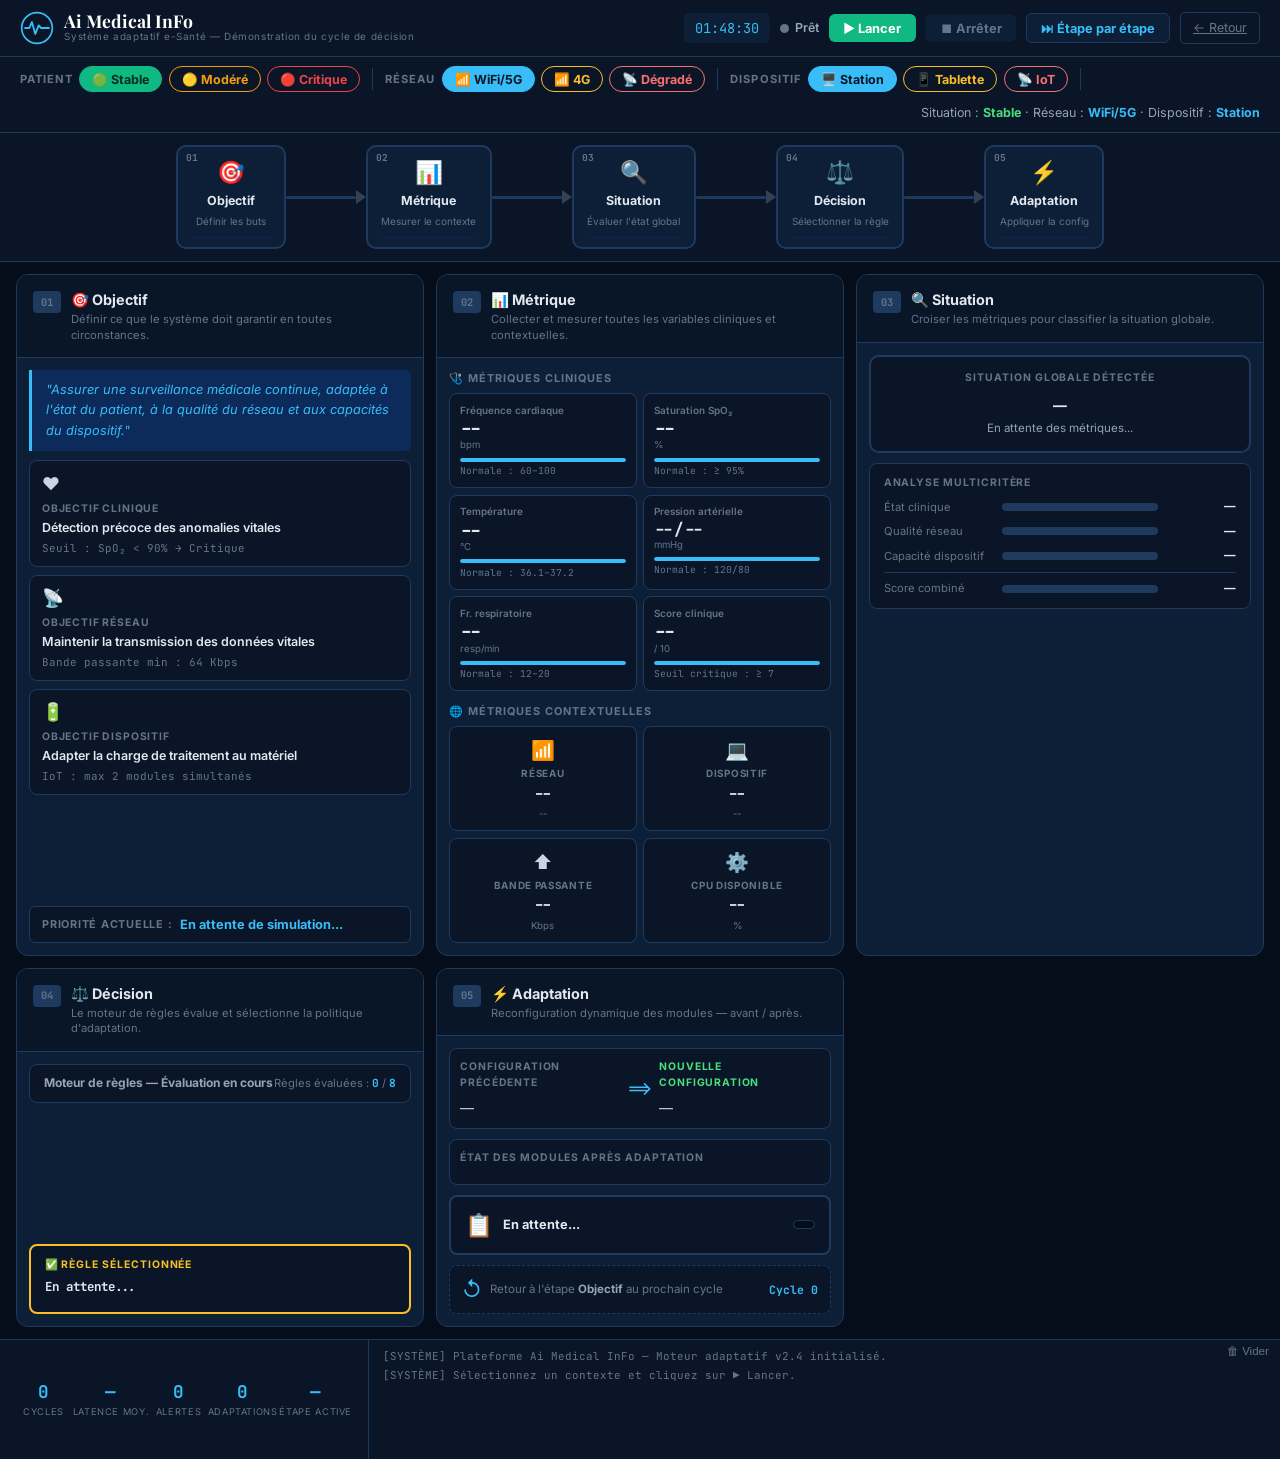
==== commit 9150f9da: "Redesign scenario: Objectif→Métrique→Situation→Décision→Adaptation adaptive cycle" ====
--- a/scenario.html
+++ b/scenario.html
@@ -3,328 +3,416 @@
 <head>
   <meta charset="UTF-8"/>
   <meta name="viewport" content="width=device-width, initial-scale=1.0"/>
-  <title>Scénario Complet — Ai Medical InFo</title>
-  <link rel="stylesheet" href="style.css"/>
+  <title>Scénario Adaptatif — Ai Medical InFo</title>
   <link rel="stylesheet" href="scenario.css"/>
   <link href="https://fonts.googleapis.com/css2?family=Inter:wght@300;400;500;600;700&family=Playfair+Display:wght@600;700&family=JetBrains+Mono:wght@400;600&display=swap" rel="stylesheet"/>
 </head>
-<body class="scenario-body">
-
-  <!-- TOP BAR -->
-  <header class="scen-header">
-    <div class="scen-header-inner">
-      <div class="scen-logo">
-        <svg viewBox="0 0 40 40" fill="none" class="scen-logo-svg">
-          <circle cx="20" cy="20" r="18" stroke="#38bdf8" stroke-width="2"/>
-          <path d="M6 20h5l3-7 4 14 4-10 3 3h9" stroke="#38bdf8" stroke-width="2.2" stroke-linecap="round" stroke-linejoin="round"/>
-        </svg>
-        <div>
-          <span class="scen-logo-name">Ai Medical InFo</span>
-          <span class="scen-logo-sub">Scénario Complet — Pipeline e-Santé</span>
-        </div>
-      </div>
-      <div class="scen-header-right">
-        <div class="scen-clock" id="scenClock">--:--:--</div>
-        <div class="sim-status" id="simStatus">
-          <span class="sim-dot idle"></span>
-          <span id="simStatusText">Prêt</span>
-        </div>
-        <button class="btn-start" id="btnStart" onclick="startSimulation()">▶ Lancer le scénario</button>
-        <button class="btn-stop" id="btnStop" onclick="stopSimulation()" disabled>⏹ Arrêter</button>
-        <a href="index.html" class="btn-back">← Retour</a>
-      </div>
-    </div>
-  </header>
-
-  <!-- SCENARIO LEGEND -->
-  <div class="scenario-legend">
-    <div class="legend-title">Sélectionner l'état du patient :</div>
-    <button class="leg-btn leg-stable  active" onclick="setState('stable')"  id="btnStable">🟢 Stable</button>
-    <button class="leg-btn leg-moderate"       onclick="setState('moderate')" id="btnModerate">🟡 Modéré</button>
-    <button class="leg-btn leg-critical"       onclick="setState('critical')" id="btnCritical">🔴 Critique</button>
-    <div class="legend-sep"></div>
-    <div class="legend-info" id="legendInfo">Cliquez sur <strong>Lancer le scénario</strong> pour démarrer la simulation.</div>
-  </div>
-
-  <!-- MAIN LAYOUT -->
-  <div class="scenario-main">
-
-    <!-- ═══ COLONNE GAUCHE : Patient + Capteur ═══ -->
-    <div class="scen-col scen-col-left">
-
-      <!-- PATIENT -->
-      <div class="scen-card" id="card-patient">
-        <div class="card-header">
-          <span class="card-icon">👤</span>
-          <div>
-            <div class="card-title">Patient</div>
-            <div class="card-sub">Ahmed Benali — ID: P-0042</div>
-          </div>
-          <div class="card-status" id="status-patient">En attente</div>
-        </div>
-        <div class="patient-info">
-          <div class="pi-row"><span>Âge</span><strong>38 ans</strong></div>
-          <div class="pi-row"><span>Pathologie</span><strong>Suivi post-op</strong></div>
-          <div class="pi-row"><span>Dispositif</span><strong>IoT BLE v2</strong></div>
-          <div class="pi-row"><span>Réseau</span><strong id="networkType">WiFi 5G</strong></div>
-        </div>
-
-        <!-- ECG WAVEFORM -->
-        <div class="ecg-container">
-          <div class="ecg-label">ECG en direct</div>
-          <svg class="ecg-svg" id="ecgSvg" viewBox="0 0 500 80" preserveAspectRatio="none">
-            <rect width="500" height="80" fill="#0a1628"/>
-            <!-- Grid -->
-            <line x1="0" y1="20" x2="500" y2="20" stroke="#1e3a5f" stroke-width="0.5"/>
-            <line x1="0" y1="40" x2="500" y2="40" stroke="#1e3a5f" stroke-width="1"/>
-            <line x1="0" y1="60" x2="500" y2="60" stroke="#1e3a5f" stroke-width="0.5"/>
-            <line x1="100" y1="0" x2="100" y2="80" stroke="#1e3a5f" stroke-width="0.5"/>
-            <line x1="200" y1="0" x2="200" y2="80" stroke="#1e3a5f" stroke-width="0.5"/>
-            <line x1="300" y1="0" x2="300" y2="80" stroke="#1e3a5f" stroke-width="0.5"/>
-            <line x1="400" y1="0" x2="400" y2="80" stroke="#1e3a5f" stroke-width="0.5"/>
-            <polyline id="ecgPath" fill="none" stroke="#00ff88" stroke-width="1.8"
-              points="0,40 30,40 45,40 52,10 57,70 64,40 90,40 120,40 135,40 142,12 147,68 154,40 180,40 210,40 225,40 232,10 237,70 244,40 270,40 300,40 315,40 322,12 327,68 334,40 360,40 390,40 405,40 412,10 417,70 424,40 450,40 480,40 495,40"/>
-          </svg>
-          <div class="ecg-metrics" id="ecgMetrics">
-            <span>HR: <strong id="liveHR">--</strong> bpm</span>
-            <span>SpO₂: <strong id="liveSPO2">--</strong>%</span>
-            <span>Temp: <strong id="liveTemp">--</strong>°C</span>
-          </div>
-        </div>
-
-        <div class="packet-preview" id="packetPreview">
-          <div class="pp-label">📦 Paquet ECG généré</div>
-          <pre id="packetJson" class="pp-json">En attente...</pre>
-        </div>
-      </div>
-
-      <!-- CAPTEUR / GATEWAY -->
-      <div class="scen-card" id="card-gateway">
-        <div class="card-header">
-          <span class="card-icon">📡</span>
-          <div>
-            <div class="card-title">Capteur BLE + Gateway</div>
-            <div class="card-sub">Protocole : BLE → WiFi → HTTPS</div>
-          </div>
-          <div class="card-status" id="status-gateway">Inactif</div>
-        </div>
-        <div class="gateway-info">
-          <div class="gw-row">
-            <span class="gw-key">Protocole sortant</span>
-            <span class="gw-val">HTTPS/TLS 1.3</span>
-          </div>
-          <div class="gw-row">
-            <span class="gw-key">Endpoint cible</span>
-            <span class="gw-val mono">POST /api/v1/ecg</span>
-          </div>
-          <div class="gw-row">
-            <span class="gw-key">Compression</span>
-            <span class="gw-val" id="compressionLevel">Standard</span>
-          </div>
-          <div class="gw-row">
-            <span class="gw-key">Fréquence ECG</span>
-            <span class="gw-val" id="ecgFreq">250 Hz</span>
-          </div>
-          <div class="gw-row">
-            <span class="gw-key">Paquets envoyés</span>
-            <span class="gw-val" id="packetCount">0</span>
-          </div>
-        </div>
-        <div class="send-indicator" id="sendIndicator">
-          <div class="send-dot"></div>
-          <span>Transmission en cours...</span>
-        </div>
-      </div>
-
-    </div>
-
-    <!-- ═══ CENTRE : Pipeline animé ═══ -->
-    <div class="scen-col scen-col-center">
-
-      <div class="pipeline-wrap">
-
-        <!-- STEP 1 : Web Service -->
-        <div class="pipe-step" id="pipe-ws">
-          <div class="pipe-node" id="node-ws">
-            <span class="pipe-icon">⚙️</span>
-            <span class="pipe-label">Web Service</span>
-            <span class="pipe-method">POST /api/v1/ecg</span>
-          </div>
-          <div class="pipe-detail" id="detail-ws">
-            <div class="pd-title">Traitement reçu</div>
-            <div class="pd-row"><span>Statut HTTP</span><span id="ws-status" class="pd-val">—</span></div>
-            <div class="pd-row"><span>Validation</span><span id="ws-valid" class="pd-val">—</span></div>
-            <div class="pd-row"><span>Moteur adapt.</span><span id="ws-adapt" class="pd-val">—</span></div>
-            <div class="pd-row"><span>Durée traitement</span><span id="ws-time" class="pd-val">—</span></div>
-          </div>
-        </div>
-
-        <div class="pipe-arrow" id="arrow-ws-db">
-          <div class="arrow-line"><div class="arrow-packet" id="pkt-ws-db"></div></div>
-          <svg class="arrow-head" viewBox="0 0 10 10"><polygon points="0,0 10,5 0,10" fill="#38bdf8"/></svg>
-        </div>
-
-        <!-- STEP 2 : Base de données -->
-        <div class="pipe-step" id="pipe-db">
-          <div class="pipe-node" id="node-db">
-            <span class="pipe-icon">🗄️</span>
-            <span class="pipe-label">Base de Données</span>
-            <span class="pipe-method">TimescaleDB · INSERT</span>
-          </div>
-          <div class="pipe-detail" id="detail-db">
-            <div class="pd-title">Enregistrement</div>
-            <div class="pd-row"><span>Table</span><span class="pd-val mono">vitals_stream</span></div>
-            <div class="pd-row"><span>Entrées totales</span><span id="db-count" class="pd-val">—</span></div>
-            <div class="pd-row"><span>Partition active</span><span class="pd-val mono">2026-05</span></div>
-            <div class="pd-row"><span>Réplication</span><span class="pd-val" id="db-repl">—</span></div>
-          </div>
-        </div>
-
-        <div class="pipe-arrow" id="arrow-db-api">
-          <div class="arrow-line"><div class="arrow-packet" id="pkt-db-api"></div></div>
-          <svg class="arrow-head" viewBox="0 0 10 10"><polygon points="0,0 10,5 0,10" fill="#38bdf8"/></svg>
-        </div>
-
-        <!-- STEP 3 : API -->
-        <div class="pipe-step" id="pipe-api">
-          <div class="pipe-node" id="node-api">
-            <span class="pipe-icon">🔌</span>
-            <span class="pipe-label">REST API</span>
-            <span class="pipe-method">GET /api/v1/patients/P-0042</span>
-          </div>
-          <div class="pipe-detail" id="detail-api">
-            <div class="pd-title">Réponse API</div>
-            <div class="pd-row"><span>Code</span><span id="api-code" class="pd-val">—</span></div>
-            <div class="pd-row"><span>Latence</span><span id="api-latency" class="pd-val">—</span></div>
-            <div class="pd-row"><span>Alerte déclenchée</span><span id="api-alert" class="pd-val">—</span></div>
-            <div class="pd-row"><span>Mode adaptation</span><span id="api-mode" class="pd-val">—</span></div>
-          </div>
-        </div>
-
-        <div class="pipe-arrow" id="arrow-api-dash">
-          <div class="arrow-line"><div class="arrow-packet" id="pkt-api-dash"></div></div>
-          <svg class="arrow-head" viewBox="0 0 10 10"><polygon points="0,0 10,5 0,10" fill="#38bdf8"/></svg>
-        </div>
-
-        <!-- STEP 4 : Dashboard -->
-        <div class="pipe-step" id="pipe-dash">
-          <div class="pipe-node" id="node-dash">
-            <span class="pipe-icon">🖥️</span>
-            <span class="pipe-label">Dashboard Médecin</span>
-            <span class="pipe-method">Mise à jour temps réel</span>
-          </div>
-          <div class="pipe-detail" id="detail-dash">
-            <div class="pd-title">Affichage</div>
-            <div class="pd-row"><span>Médecin notifié</span><span id="dash-doc" class="pd-val">—</span></div>
-            <div class="pd-row"><span>Alerte visuelle</span><span id="dash-alert" class="pd-val">—</span></div>
-            <div class="pd-row"><span>Canal d'alerte</span><span id="dash-channel" class="pd-val">—</span></div>
-            <div class="pd-row"><span>Latence totale</span><span id="dash-total" class="pd-val">—</span></div>
-          </div>
-        </div>
-
-      </div>
-
-      <!-- CYCLE COUNTER -->
-      <div class="cycle-info">
-        <div class="ci-item"><span class="ci-label">Cycle</span><span class="ci-val" id="cycleCount">0</span></div>
-        <div class="ci-item"><span class="ci-label">Latence moy.</span><span class="ci-val" id="avgLatency">—</span></div>
-        <div class="ci-item"><span class="ci-label">Alertes</span><span class="ci-val" id="alertCount">0</span></div>
-        <div class="ci-item"><span class="ci-label">Mode actuel</span><span class="ci-val" id="currentMode">—</span></div>
-      </div>
-
-    </div>
-
-    <!-- ═══ COLONNE DROITE : API JSON + Terminal + Dashboard ═══ -->
-    <div class="scen-col scen-col-right">
-
-      <!-- API RESPONSE -->
-      <div class="scen-card" id="card-api">
-        <div class="card-header">
-          <span class="card-icon">📄</span>
-          <div>
-            <div class="card-title">Réponse API (JSON)</div>
-            <div class="card-sub">GET /api/v1/patients/P-0042/vitals</div>
-          </div>
-          <div class="card-status" id="status-api">200 OK</div>
-        </div>
-        <pre class="api-json" id="apiJsonDisplay">{
-  "status": "waiting",
-  "message": "Démarrez la simulation..."
-}</pre>
-      </div>
-
-      <!-- DASHBOARD MÉDECIN -->
-      <div class="scen-card" id="card-dashboard">
-        <div class="card-header">
-          <span class="card-icon">🖥️</span>
-          <div>
-            <div class="card-title">Dashboard Médecin</div>
-            <div class="card-sub">Dr. Sophie Martin</div>
-          </div>
-          <div class="card-status" id="status-dash">Connecté</div>
-        </div>
-
-        <div class="mini-dashboard">
-          <div class="md-vitals">
-            <div class="md-vital" id="mdHR">
-              <div class="md-icon">❤️</div>
-              <div class="md-val" id="dashHR">--</div>
-              <div class="md-unit">bpm</div>
-              <div class="md-lbl">FC</div>
-            </div>
-            <div class="md-vital" id="mdSPO2">
-              <div class="md-icon">🫁</div>
-              <div class="md-val" id="dashSPO2">--</div>
-              <div class="md-unit">%</div>
-              <div class="md-lbl">SpO₂</div>
-            </div>
-            <div class="md-vital" id="mdTemp">
-              <div class="md-icon">🌡️</div>
-              <div class="md-val" id="dashTemp">--</div>
-              <div class="md-unit">°C</div>
-              <div class="md-lbl">Temp</div>
-            </div>
-            <div class="md-vital" id="mdBP">
-              <div class="md-icon">💉</div>
-              <div class="md-val" id="dashBP" style="font-size:.95rem">--/--</div>
-              <div class="md-unit">mmHg</div>
-              <div class="md-lbl">PA</div>
-            </div>
-          </div>
-
-          <div class="md-alert-zone" id="mdAlertZone">
-            <div class="mda-icon" id="mdaIcon">📊</div>
-            <div class="mda-text" id="mdaText">En attente de données...</div>
-          </div>
-
-          <div class="md-mode-bar" id="mdModeBar">
-            <span class="mdb-label">Mode actif :</span>
-            <span class="mdb-val" id="mdbMode">—</span>
-            <span class="mdb-freq" id="mdbFreq"></span>
-          </div>
-        </div>
-      </div>
-
-      <!-- TERMINAL LOGS -->
-      <div class="scen-card card-terminal">
-        <div class="card-header">
-          <span class="card-icon">⌨️</span>
-          <div>
-            <div class="card-title">Journal système</div>
-            <div class="card-sub">Logs en temps réel</div>
-          </div>
-          <button class="btn-clear-log" onclick="clearLog()">Vider</button>
-        </div>
-        <div class="terminal" id="terminal">
-          <div class="term-line term-info">[SYSTEM] Plateforme Ai Medical InFo initialisée.</div>
-          <div class="term-line term-info">[SYSTEM] En attente du démarrage de la simulation...</div>
-        </div>
-      </div>
-
-    </div>
-
-  </div><!-- end scenario-main -->
-
-  <script src="scenario.js"></script>
+<body>
+
+<!-- ═══════════════ HEADER ═══════════════ -->
+<header class="sc-header">
+  <div class="sc-header-inner">
+    <div class="sc-logo">
+      <svg viewBox="0 0 40 40" fill="none" width="34" height="34">
+        <circle cx="20" cy="20" r="18" stroke="#38bdf8" stroke-width="2"/>
+        <path d="M6 20h5l3-7 4 14 4-10 3 3h9" stroke="#38bdf8" stroke-width="2.2" stroke-linecap="round" stroke-linejoin="round"/>
+      </svg>
+      <div>
+        <div class="sc-logo-name">Ai Medical InFo</div>
+        <div class="sc-logo-sub">Système adaptatif e-Santé — Démonstration du cycle de décision</div>
+      </div>
+    </div>
+    <div class="sc-header-right">
+      <div class="sc-clock" id="scClock">--:--:--</div>
+      <div class="sim-badge" id="simBadge"><span class="sim-dot idle"></span><span id="simLabel">Prêt</span></div>
+      <button class="btn-run"  id="btnRun"  onclick="startSim()">▶ Lancer</button>
+      <button class="btn-stop" id="btnStop" onclick="stopSim()" disabled>⏹ Arrêter</button>
+      <button class="btn-step" id="btnStep" onclick="stepOnce()">⏭ Étape par étape</button>
+      <a href="index.html" class="btn-back">← Retour</a>
+    </div>
+  </div>
+</header>
+
+<!-- ═══════════════ CONTEXT SELECTORS ═══════════════ -->
+<div class="context-bar">
+  <div class="ctx-group">
+    <span class="ctx-label">Patient</span>
+    <button class="ctx-btn ctx-stable   active" data-ctx="severity" data-val="stable"   onclick="setCtx(this,'severity','stable')">🟢 Stable</button>
+    <button class="ctx-btn ctx-moderate"        data-ctx="severity" data-val="moderate" onclick="setCtx(this,'severity','moderate')">🟡 Modéré</button>
+    <button class="ctx-btn ctx-critical"        data-ctx="severity" data-val="critical" onclick="setCtx(this,'severity','critical')">🔴 Critique</button>
+  </div>
+  <div class="ctx-sep"></div>
+  <div class="ctx-group">
+    <span class="ctx-label">Réseau</span>
+    <button class="ctx-btn ctx-high   active" data-ctx="network" data-val="high"   onclick="setCtx(this,'network','high')">📶 WiFi/5G</button>
+    <button class="ctx-btn ctx-medium"        data-ctx="network" data-val="medium" onclick="setCtx(this,'network','medium')">📶 4G</button>
+    <button class="ctx-btn ctx-low"           data-ctx="network" data-val="low"    onclick="setCtx(this,'network','low')">📡 Dégradé</button>
+  </div>
+  <div class="ctx-sep"></div>
+  <div class="ctx-group">
+    <span class="ctx-label">Dispositif</span>
+    <button class="ctx-btn ctx-high   active" data-ctx="device" data-val="station" onclick="setCtx(this,'device','station')">🖥️ Station</button>
+    <button class="ctx-btn ctx-medium"        data-ctx="device" data-val="tablet"  onclick="setCtx(this,'device','tablet')">📱 Tablette</button>
+    <button class="ctx-btn ctx-low"           data-ctx="device" data-val="iot"     onclick="setCtx(this,'device','iot')">📡 IoT</button>
+  </div>
+  <div class="ctx-sep"></div>
+  <div class="ctx-summary" id="ctxSummary">Situation : <strong>Normale</strong></div>
+</div>
+
+<!-- ═══════════════ 5-STEP PIPELINE ═══════════════ -->
+<div class="pipeline-bar">
+
+  <!-- STEP 1 -->
+  <div class="pipe-step" id="pstep-1">
+    <div class="pipe-num">01</div>
+    <div class="pipe-icon-wrap"><span class="pipe-icon">🎯</span></div>
+    <div class="pipe-title">Objectif</div>
+    <div class="pipe-sub">Définir les buts</div>
+    <div class="pipe-progress" id="pp-1"><div class="pipe-fill" id="pf-1"></div></div>
+  </div>
+
+  <div class="pipe-connector" id="conn-1">
+    <div class="conn-line"><div class="conn-packet" id="cpkt-1"></div></div>
+    <svg width="10" height="14" viewBox="0 0 10 14"><polygon points="0,0 10,7 0,14" fill="#334155"/></svg>
+  </div>
+
+  <!-- STEP 2 -->
+  <div class="pipe-step" id="pstep-2">
+    <div class="pipe-num">02</div>
+    <div class="pipe-icon-wrap"><span class="pipe-icon">📊</span></div>
+    <div class="pipe-title">Métrique</div>
+    <div class="pipe-sub">Mesurer le contexte</div>
+    <div class="pipe-progress" id="pp-2"><div class="pipe-fill" id="pf-2"></div></div>
+  </div>
+
+  <div class="pipe-connector" id="conn-2">
+    <div class="conn-line"><div class="conn-packet" id="cpkt-2"></div></div>
+    <svg width="10" height="14" viewBox="0 0 10 14"><polygon points="0,0 10,7 0,14" fill="#334155"/></svg>
+  </div>
+
+  <!-- STEP 3 -->
+  <div class="pipe-step" id="pstep-3">
+    <div class="pipe-num">03</div>
+    <div class="pipe-icon-wrap"><span class="pipe-icon">🔍</span></div>
+    <div class="pipe-title">Situation</div>
+    <div class="pipe-sub">Évaluer l'état global</div>
+    <div class="pipe-progress" id="pp-3"><div class="pipe-fill" id="pf-3"></div></div>
+  </div>
+
+  <div class="pipe-connector" id="conn-3">
+    <div class="conn-line"><div class="conn-packet" id="cpkt-3"></div></div>
+    <svg width="10" height="14" viewBox="0 0 10 14"><polygon points="0,0 10,7 0,14" fill="#334155"/></svg>
+  </div>
+
+  <!-- STEP 4 -->
+  <div class="pipe-step" id="pstep-4">
+    <div class="pipe-num">04</div>
+    <div class="pipe-icon-wrap"><span class="pipe-icon">⚖️</span></div>
+    <div class="pipe-title">Décision</div>
+    <div class="pipe-sub">Sélectionner la règle</div>
+    <div class="pipe-progress" id="pp-4"><div class="pipe-fill" id="pf-4"></div></div>
+  </div>
+
+  <div class="pipe-connector" id="conn-4">
+    <div class="conn-line"><div class="conn-packet" id="cpkt-4"></div></div>
+    <svg width="10" height="14" viewBox="0 0 10 14"><polygon points="0,0 10,7 0,14" fill="#334155"/></svg>
+  </div>
+
+  <!-- STEP 5 -->
+  <div class="pipe-step" id="pstep-5">
+    <div class="pipe-num">05</div>
+    <div class="pipe-icon-wrap"><span class="pipe-icon">⚡</span></div>
+    <div class="pipe-title">Adaptation</div>
+    <div class="pipe-sub">Appliquer la config</div>
+    <div class="pipe-progress" id="pp-5"><div class="pipe-fill" id="pf-5"></div></div>
+  </div>
+
+</div><!-- end pipeline-bar -->
+
+<!-- ═══════════════ MAIN CONTENT (5 panels) ═══════════════ -->
+<div class="sc-main">
+
+  <!-- ── PANEL 1 : OBJECTIF ── -->
+  <div class="sc-panel" id="panel-1">
+    <div class="panel-head">
+      <span class="panel-step-badge">01</span>
+      <div>
+        <div class="panel-title">🎯 Objectif</div>
+        <div class="panel-desc">Définir ce que le système doit garantir en toutes circonstances.</div>
+      </div>
+    </div>
+    <div class="panel-body">
+      <div class="obj-main" id="objMain">
+        <div class="obj-quote" id="objQuote">
+          "Assurer une surveillance médicale continue, adaptée à l'état du patient, à la qualité du réseau et aux capacités du dispositif."
+        </div>
+      </div>
+      <div class="obj-grid">
+        <div class="obj-card" id="obj-clinical">
+          <div class="obj-icon">❤️</div>
+          <div class="obj-label">Objectif clinique</div>
+          <div class="obj-val" id="obj-clinical-val">Détection précoce des anomalies vitales</div>
+          <div class="obj-kpi" id="obj-clinical-kpi">Seuil : SpO₂ &lt; 90% → Critique</div>
+        </div>
+        <div class="obj-card" id="obj-network">
+          <div class="obj-icon">📡</div>
+          <div class="obj-label">Objectif réseau</div>
+          <div class="obj-val" id="obj-network-val">Maintenir la transmission des données vitales</div>
+          <div class="obj-kpi" id="obj-network-kpi">Bande passante min : 64 Kbps</div>
+        </div>
+        <div class="obj-card" id="obj-device">
+          <div class="obj-icon">🔋</div>
+          <div class="obj-label">Objectif dispositif</div>
+          <div class="obj-val" id="obj-device-val">Adapter la charge de traitement au matériel</div>
+          <div class="obj-kpi" id="obj-device-kpi">IoT : max 2 modules simultanés</div>
+        </div>
+      </div>
+      <div class="obj-priority" id="objPriority">
+        <span class="opp-label">Priorité actuelle :</span>
+        <span class="opp-val" id="oppVal">En attente de simulation...</span>
+      </div>
+    </div>
+  </div>
+
+  <!-- ── PANEL 2 : MÉTRIQUE ── -->
+  <div class="sc-panel" id="panel-2">
+    <div class="panel-head">
+      <span class="panel-step-badge">02</span>
+      <div>
+        <div class="panel-title">📊 Métrique</div>
+        <div class="panel-desc">Collecter et mesurer toutes les variables cliniques et contextuelles.</div>
+      </div>
+    </div>
+    <div class="panel-body">
+      <div class="metric-sections">
+
+        <div class="metric-section">
+          <div class="ms-title">🩺 Métriques cliniques</div>
+          <div class="metric-grid">
+            <div class="metric-box" id="met-hr">
+              <div class="mb-label">Fréquence cardiaque</div>
+              <div class="mb-val" id="mv-hr">--</div>
+              <div class="mb-unit">bpm</div>
+              <div class="mb-bar"><div class="mb-fill" id="mf-hr"></div></div>
+              <div class="mb-ref">Normale : 60–100</div>
+            </div>
+            <div class="metric-box" id="met-spo2">
+              <div class="mb-label">Saturation SpO₂</div>
+              <div class="mb-val" id="mv-spo2">--</div>
+              <div class="mb-unit">%</div>
+              <div class="mb-bar"><div class="mb-fill" id="mf-spo2"></div></div>
+              <div class="mb-ref">Normale : ≥ 95%</div>
+            </div>
+            <div class="metric-box" id="met-temp">
+              <div class="mb-label">Température</div>
+              <div class="mb-val" id="mv-temp">--</div>
+              <div class="mb-unit">°C</div>
+              <div class="mb-bar"><div class="mb-fill" id="mf-temp"></div></div>
+              <div class="mb-ref">Normale : 36.1–37.2</div>
+            </div>
+            <div class="metric-box" id="met-bp">
+              <div class="mb-label">Pression artérielle</div>
+              <div class="mb-val" id="mv-bp" style="font-size:1rem">--/--</div>
+              <div class="mb-unit">mmHg</div>
+              <div class="mb-bar"><div class="mb-fill" id="mf-bp"></div></div>
+              <div class="mb-ref">Normale : 120/80</div>
+            </div>
+            <div class="metric-box" id="met-resp">
+              <div class="mb-label">Fr. respiratoire</div>
+              <div class="mb-val" id="mv-resp">--</div>
+              <div class="mb-unit">resp/min</div>
+              <div class="mb-bar"><div class="mb-fill" id="mf-resp"></div></div>
+              <div class="mb-ref">Normale : 12–20</div>
+            </div>
+            <div class="metric-box" id="met-score">
+              <div class="mb-label">Score clinique</div>
+              <div class="mb-val" id="mv-score">--</div>
+              <div class="mb-unit">/ 10</div>
+              <div class="mb-bar"><div class="mb-fill" id="mf-score"></div></div>
+              <div class="mb-ref">Seuil critique : ≥ 7</div>
+            </div>
+          </div>
+        </div>
+
+        <div class="metric-section">
+          <div class="ms-title">🌐 Métriques contextuelles</div>
+          <div class="ctx-metric-grid">
+            <div class="ctx-met-card" id="ctxm-net">
+              <div class="cmm-icon">📶</div>
+              <div class="cmm-label">Réseau</div>
+              <div class="cmm-val" id="cmv-net">--</div>
+              <div class="cmm-sub" id="cms-net">--</div>
+            </div>
+            <div class="ctx-met-card" id="ctxm-dev">
+              <div class="cmm-icon">💻</div>
+              <div class="cmm-label">Dispositif</div>
+              <div class="cmm-val" id="cmv-dev">--</div>
+              <div class="cmm-sub" id="cms-dev">--</div>
+            </div>
+            <div class="ctx-met-card" id="ctxm-bw">
+              <div class="cmm-icon">⬆️</div>
+              <div class="cmm-label">Bande passante</div>
+              <div class="cmm-val" id="cmv-bw">--</div>
+              <div class="cmm-sub" id="cms-bw">Kbps</div>
+            </div>
+            <div class="ctx-met-card" id="ctxm-cpu">
+              <div class="cmm-icon">⚙️</div>
+              <div class="cmm-label">CPU disponible</div>
+              <div class="cmm-val" id="cmv-cpu">--</div>
+              <div class="cmm-sub">%</div>
+            </div>
+          </div>
+        </div>
+
+      </div>
+    </div>
+  </div>
+
+  <!-- ── PANEL 3 : SITUATION ── -->
+  <div class="sc-panel" id="panel-3">
+    <div class="panel-head">
+      <span class="panel-step-badge">03</span>
+      <div>
+        <div class="panel-title">🔍 Situation</div>
+        <div class="panel-desc">Croiser les métriques pour classifier la situation globale.</div>
+      </div>
+    </div>
+    <div class="panel-body">
+
+      <div class="situation-global" id="sitGlobal">
+        <div class="sg-label">Situation globale détectée</div>
+        <div class="sg-name" id="sgName">—</div>
+        <div class="sg-desc" id="sgDesc">En attente des métriques...</div>
+      </div>
+
+      <div class="situation-matrix">
+        <div class="sm-title">Analyse multicritère</div>
+        <div class="sm-rows">
+          <div class="sm-row">
+            <span class="sm-dim">État clinique</span>
+            <div class="sm-bar-wrap"><div class="sm-bar" id="smb-clinical"><div class="sm-fill" id="smf-clinical"></div></div></div>
+            <span class="sm-result" id="smr-clinical">—</span>
+          </div>
+          <div class="sm-row">
+            <span class="sm-dim">Qualité réseau</span>
+            <div class="sm-bar-wrap"><div class="sm-bar" id="smb-network"><div class="sm-fill" id="smf-network"></div></div></div>
+            <span class="sm-result" id="smr-network">—</span>
+          </div>
+          <div class="sm-row">
+            <span class="sm-dim">Capacité dispositif</span>
+            <div class="sm-bar-wrap"><div class="sm-bar" id="smb-device"><div class="sm-fill" id="smf-device"></div></div></div>
+            <span class="sm-result" id="smr-device">—</span>
+          </div>
+          <div class="sm-row sm-row-total">
+            <span class="sm-dim">Score combiné</span>
+            <div class="sm-bar-wrap"><div class="sm-bar" id="smb-total"><div class="sm-fill" id="smf-total"></div></div></div>
+            <span class="sm-result" id="smr-total">—</span>
+          </div>
+        </div>
+      </div>
+
+      <div class="situation-flags" id="sitFlags">
+        <!-- filled by JS -->
+      </div>
+
+    </div>
+  </div>
+
+  <!-- ── PANEL 4 : DÉCISION ── -->
+  <div class="sc-panel" id="panel-4">
+    <div class="panel-head">
+      <span class="panel-step-badge">04</span>
+      <div>
+        <div class="panel-title">⚖️ Décision</div>
+        <div class="panel-desc">Le moteur de règles évalue et sélectionne la politique d'adaptation.</div>
+      </div>
+    </div>
+    <div class="panel-body">
+
+      <div class="rule-engine-header">
+        <div class="reh-title">Moteur de règles — Évaluation en cours</div>
+        <div class="reh-count">Règles évaluées : <strong id="rulesEval">0</strong> / <strong id="rulesTotal">8</strong></div>
+      </div>
+
+      <div class="rules-list" id="rulesList">
+        <!-- filled by JS -->
+      </div>
+
+      <div class="decision-fired" id="decisionFired">
+        <div class="df-label">✅ Règle sélectionnée</div>
+        <div class="df-rule" id="dfRule">En attente...</div>
+        <div class="df-rationale" id="dfRationale"></div>
+      </div>
+
+    </div>
+  </div>
+
+  <!-- ── PANEL 5 : ADAPTATION ── -->
+  <div class="sc-panel" id="panel-5">
+    <div class="panel-head">
+      <span class="panel-step-badge">05</span>
+      <div>
+        <div class="panel-title">⚡ Adaptation</div>
+        <div class="panel-desc">Reconfiguration dynamique des modules — avant / après.</div>
+      </div>
+    </div>
+    <div class="panel-body">
+
+      <div class="adapt-compare">
+        <div class="ac-col ac-before">
+          <div class="ac-head">Configuration précédente</div>
+          <div id="configBefore" class="ac-items">—</div>
+        </div>
+        <div class="ac-arrow">⟹</div>
+        <div class="ac-col ac-after">
+          <div class="ac-head">Nouvelle configuration</div>
+          <div id="configAfter" class="ac-items">—</div>
+        </div>
+      </div>
+
+      <div class="adapt-modules" id="adaptModules">
+        <div class="am-title">État des modules après adaptation</div>
+        <div class="am-grid" id="amGrid">
+          <!-- filled by JS -->
+        </div>
+      </div>
+
+      <div class="adapt-notification" id="adaptNotif">
+        <div class="an-icon" id="anIcon">📋</div>
+        <div class="an-content">
+          <div class="an-title" id="anTitle">En attente...</div>
+          <div class="an-detail" id="anDetail"></div>
+        </div>
+        <div class="an-channel" id="anChannel"></div>
+      </div>
+
+      <div class="adapt-loop-btn">
+        <div class="loop-arrow">↺</div>
+        <div class="loop-label">Retour à l'étape <strong>Objectif</strong> au prochain cycle</div>
+        <div class="loop-count">Cycle <span id="loopCycleNum">0</span></div>
+      </div>
+
+    </div>
+  </div>
+
+</div><!-- end sc-main -->
+
+<!-- ═══════════════ BOTTOM BAR : log + counters ═══════════════ -->
+<div class="sc-bottom">
+  <div class="sc-counters">
+    <div class="sc-counter"><div class="scc-val" id="cntCycles">0</div><div class="scc-label">Cycles</div></div>
+    <div class="sc-counter"><div class="scc-val" id="cntLatency">—</div><div class="scc-label">Latence moy.</div></div>
+    <div class="sc-counter"><div class="scc-val" id="cntAlerts">0</div><div class="scc-label">Alertes</div></div>
+    <div class="sc-counter"><div class="scc-val" id="cntAdapt">0</div><div class="scc-label">Adaptations</div></div>
+    <div class="sc-counter"><div class="scc-val" id="cntStep">—</div><div class="scc-label">Étape active</div></div>
+  </div>
+  <div class="sc-terminal" id="scTerminal">
+    <div class="term-line term-sys">[SYSTÈME] Plateforme Ai Medical InFo — Moteur adaptatif v2.4 initialisé.</div>
+    <div class="term-line term-sys">[SYSTÈME] Sélectionnez un contexte et cliquez sur ▶ Lancer.</div>
+  </div>
+  <button class="btn-clear-term" onclick="clearTerm()">🗑 Vider</button>
+</div>
+
+<script src="scenario.js"></script>
 </body>
 </html>
--- a/scenario.css
+++ b/scenario.css
@@ -1,402 +1,343 @@
-/* ═══ BASE ═══ */
-.scenario-body {
-  background: #060d1a;
-  color: #cbd5e1;
-  font-family: 'Inter', sans-serif;
-  min-height: 100vh;
+/* ══════════════════════════════════════
+   BASE
+══════════════════════════════════════ */
+*, *::before, *::after { box-sizing: border-box; margin: 0; padding: 0; }
+:root {
+  --bg:      #060d1a;
+  --bg2:     #0a1628;
+  --bg3:     #0d1f36;
+  --border:  #1e3a5f;
+  --border2: #0f2040;
+  --text:    #cbd5e1;
+  --text2:   #94a3b8;
+  --text3:   #64748b;
+  --accent:  #38bdf8;
+  --green:   #4ade80;
+  --orange:  #fbbf24;
+  --red:     #f87171;
+  --purple:  #a78bfa;
+  --teal:    #2dd4bf;
+  --mono:    'JetBrains Mono', monospace;
+}
+html { scroll-behavior: smooth; }
+body { background: var(--bg); color: var(--text); font-family: 'Inter', sans-serif; font-size: 14px; line-height: 1.5; display: flex; flex-direction: column; min-height: 100vh; overflow-x: hidden; }
+ul { list-style: none; }
+::-webkit-scrollbar { width: 4px; height: 4px; }
+::-webkit-scrollbar-track { background: var(--bg); }
+::-webkit-scrollbar-thumb { background: var(--border); border-radius: 2px; }
+
+/* ══════════════════════════════════════
+   HEADER
+══════════════════════════════════════ */
+.sc-header { background: var(--bg2); border-bottom: 1px solid var(--border); position: sticky; top: 0; z-index: 300; }
+.sc-header-inner { max-width: 1700px; margin: 0 auto; padding: 0 1.25rem; height: 56px; display: flex; align-items: center; justify-content: space-between; gap: 1rem; }
+.sc-logo { display: flex; align-items: center; gap: .65rem; flex-shrink: 0; }
+.sc-logo-name { display: block; font-family: 'Playfair Display', serif; font-size: 1.1rem; font-weight: 700; color: #fff; line-height: 1; }
+.sc-logo-sub  { display: block; font-size: .62rem; color: var(--text3); letter-spacing: .06em; }
+.sc-header-right { display: flex; align-items: center; gap: .6rem; flex-wrap: wrap; }
+
+.sc-clock { font-family: var(--mono); font-size: .85rem; color: var(--accent); background: var(--bg3); padding: .28rem .7rem; border-radius: 5px; }
+.sim-badge { display: flex; align-items: center; gap: .4rem; font-size: .78rem; font-weight: 600; color: var(--text2); }
+.sim-dot { width: 9px; height: 9px; border-radius: 50%; flex-shrink: 0; }
+.sim-dot.idle    { background: var(--text3); }
+.sim-dot.running { background: var(--green); animation: blink 1.2s infinite; }
+.sim-dot.alert   { background: var(--red);   animation: blink .6s infinite; }
+@keyframes blink { 0%,100% { opacity: 1; } 50% { opacity: .4; } }
+
+.btn-run, .btn-stop, .btn-step { padding: .38rem .9rem; border: none; border-radius: 6px; font-size: .8rem; font-weight: 700; font-family: inherit; cursor: pointer; transition: all .2s; }
+.btn-run  { background: #10b981; color: #fff; }
+.btn-run:hover:not(:disabled)  { background: #059669; }
+.btn-run:disabled  { background: var(--bg3); color: var(--text3); cursor: not-allowed; }
+.btn-stop { background: #ef4444; color: #fff; }
+.btn-stop:hover:not(:disabled) { background: #dc2626; }
+.btn-stop:disabled { background: var(--bg3); color: var(--text3); cursor: not-allowed; }
+.btn-step { background: var(--bg3); color: var(--accent); border: 1px solid var(--border); }
+.btn-step:hover { background: var(--border); }
+.btn-back { font-size: .78rem; color: var(--text3); padding: .35rem .75rem; border: 1px solid var(--border); border-radius: 5px; transition: color .2s, border-color .2s; }
+.btn-back:hover { color: var(--accent); border-color: var(--accent); }
+
+/* ══════════════════════════════════════
+   CONTEXT BAR
+══════════════════════════════════════ */
+.context-bar { background: var(--bg2); border-bottom: 1px solid var(--border); padding: .55rem 1.25rem; display: flex; align-items: center; gap: .75rem; flex-wrap: wrap; }
+.ctx-group { display: flex; align-items: center; gap: .4rem; }
+.ctx-label { font-size: .7rem; text-transform: uppercase; letter-spacing: .09em; color: var(--text3); font-weight: 700; }
+.ctx-btn { padding: .3rem .75rem; border-radius: 999px; border: 1.5px solid; font-size: .78rem; font-weight: 700; cursor: pointer; transition: all .2s; font-family: inherit; background: transparent; }
+.ctx-stable   { border-color: #10b981; color: #10b981; }
+.ctx-stable.active   { background: #10b981; color: #022c22; }
+.ctx-moderate { border-color: #f59e0b; color: #f59e0b; }
+.ctx-moderate.active { background: #f59e0b; color: #1c1007; }
+.ctx-critical { border-color: #ef4444; color: #ef4444; }
+.ctx-critical.active { background: #ef4444; color: #fff; }
+.ctx-high   { border-color: var(--accent); color: var(--accent); }
+.ctx-high.active   { background: var(--accent); color: #0a1628; }
+.ctx-medium { border-color: var(--orange); color: var(--orange); }
+.ctx-medium.active { background: var(--orange); color: #1c1007; }
+.ctx-low    { border-color: var(--red); color: var(--red); }
+.ctx-low.active    { background: var(--red); color: #fff; }
+.ctx-sep { width: 1px; height: 22px; background: var(--border); }
+.ctx-summary { font-size: .78rem; color: var(--text2); margin-left: auto; }
+.ctx-summary strong { color: var(--accent); }
+
+/* ══════════════════════════════════════
+   PIPELINE BAR (5 steps)
+══════════════════════════════════════ */
+.pipeline-bar {
+  background: var(--bg2);
+  border-bottom: 1px solid var(--border);
+  display: flex;
+  align-items: center;
+  justify-content: center;
+  padding: .75rem 1.25rem;
+  gap: 0;
+  flex-wrap: nowrap;
+  overflow-x: auto;
+}
+
+.pipe-step {
+  display: flex; flex-direction: column; align-items: center; gap: .2rem;
+  padding: .5rem .85rem;
+  border-radius: 10px;
+  border: 2px solid var(--border);
+  background: var(--bg3);
+  min-width: 110px;
+  cursor: default;
+  transition: all .35s;
+  position: relative;
+}
+.pipe-step.ps-active { border-color: var(--accent); background: #0c2a5a; box-shadow: 0 0 18px rgba(56,189,248,.2); }
+.pipe-step.ps-done   { border-color: #10b981; background: #052e16; }
+.pipe-step.ps-alert  { border-color: var(--red); background: #1a0505; box-shadow: 0 0 18px rgba(239,68,68,.3); }
+.pipe-step.ps-warn   { border-color: var(--orange); background: #1c1202; }
+
+.pipe-num  { position: absolute; top: 4px; left: 8px; font-size: .6rem; font-weight: 700; color: var(--text3); font-family: var(--mono); }
+.pipe-icon-wrap { font-size: 1.4rem; }
+.pipe-title { font-size: .78rem; font-weight: 700; color: #e2e8f0; }
+.pipe-sub   { font-size: .62rem; color: var(--text3); text-align: center; }
+.pipe-progress { width: 100%; height: 3px; background: var(--border2); border-radius: 999px; margin-top: .3rem; overflow: hidden; }
+.pipe-fill { height: 100%; width: 0%; background: var(--accent); border-radius: 999px; transition: width .1s linear; }
+.ps-done   .pipe-fill { background: #10b981; width: 100%; }
+.ps-alert  .pipe-fill { background: var(--red); width: 100%; }
+
+.pipe-connector { display: flex; align-items: center; gap: 0; flex: 1; min-width: 30px; max-width: 80px; }
+.conn-line { flex: 1; height: 3px; background: var(--border); position: relative; overflow: hidden; border-radius: 999px; }
+.conn-packet { position: absolute; top: 50%; transform: translateY(-50%); width: 20px; height: 7px; background: var(--accent); border-radius: 4px; left: -24px; opacity: 0; }
+.conn-packet.fly { animation: fly .7s ease-in-out forwards; }
+.conn-packet.fly-warn  { background: var(--orange); box-shadow: 0 0 8px var(--orange); }
+.conn-packet.fly-alert { background: var(--red);    box-shadow: 0 0 8px var(--red); }
+@keyframes fly { 0% { left: -24px; opacity: 1; } 100% { left: 100%; opacity: 0; } }
+.pipe-connector svg polygon { transition: fill .3s; }
+.conn-active svg polygon { fill: var(--accent); }
+
+/* ══════════════════════════════════════
+   MAIN PANELS (5 columns)
+══════════════════════════════════════ */
+.sc-main {
+  display: grid;
+  grid-template-columns: repeat(5, 1fr);
+  gap: .75rem;
+  padding: .75rem 1rem;
+  flex: 1;
+  max-width: 1700px;
+  margin: 0 auto;
+  width: 100%;
+}
+
+.sc-panel {
+  background: var(--bg3);
+  border: 1px solid var(--border);
+  border-radius: 12px;
   display: flex;
   flex-direction: column;
-}
-
-/* ═══ HEADER ═══ */
-.scen-header {
-  background: #0a1628;
-  border-bottom: 1px solid #1e3a5f;
-  position: sticky;
-  top: 0;
-  z-index: 200;
-}
-.scen-header-inner {
-  max-width: 1600px;
-  margin: 0 auto;
-  padding: 0 1.5rem;
-  display: flex;
-  align-items: center;
-  justify-content: space-between;
-  height: 60px;
-  gap: 1rem;
-}
-.scen-logo { display: flex; align-items: center; gap: .7rem; flex-shrink: 0; }
-.scen-logo-svg { width: 36px; height: 36px; }
-.scen-logo-name { display: block; font-family: 'Playfair Display', serif; font-size: 1.15rem; font-weight: 700; color: #fff; line-height: 1; }
-.scen-logo-sub  { display: block; font-size: .65rem; color: #64748b; text-transform: uppercase; letter-spacing: .08em; }
-.scen-header-right { display: flex; align-items: center; gap: .75rem; flex-wrap: wrap; }
-
-.scen-clock { font-family: 'JetBrains Mono', monospace; font-size: .9rem; color: #38bdf8; background: #0f2040; padding: .3rem .8rem; border-radius: 6px; }
-
-.sim-status { display: flex; align-items: center; gap: .45rem; font-size: .82rem; font-weight: 600; }
-.sim-dot { width: 10px; height: 10px; border-radius: 50%; }
-.sim-dot.idle     { background: #64748b; }
-.sim-dot.running  { background: #10b981; animation: pulseDot 1.2s infinite; }
-.sim-dot.alerting { background: #ef4444; animation: pulseDot .6s infinite; }
-
-.btn-start { padding: .45rem 1.1rem; background: #10b981; color: #fff; border: none; border-radius: 7px; font-weight: 700; font-size: .85rem; cursor: pointer; transition: all .2s; font-family: inherit; }
-.btn-start:hover:not(:disabled) { background: #059669; transform: translateY(-1px); }
-.btn-start:disabled { background: #334155; color: #64748b; cursor: not-allowed; }
-
-.btn-stop { padding: .45rem 1.1rem; background: #ef4444; color: #fff; border: none; border-radius: 7px; font-weight: 700; font-size: .85rem; cursor: pointer; transition: all .2s; font-family: inherit; }
-.btn-stop:hover:not(:disabled) { background: #dc2626; }
-.btn-stop:disabled { background: #334155; color: #64748b; cursor: not-allowed; }
-
-.btn-back { font-size: .82rem; color: #64748b; padding: .4rem .8rem; border: 1px solid #334155; border-radius: 6px; transition: color .2s, border-color .2s; }
-.btn-back:hover { color: #38bdf8; border-color: #38bdf8; }
-
-/* ═══ LEGEND BAR ═══ */
-.scenario-legend {
-  background: #0a1628;
-  border-bottom: 1px solid #1e3a5f;
-  padding: .6rem 1.5rem;
-  display: flex;
-  align-items: center;
-  gap: .75rem;
-  flex-wrap: wrap;
-}
-.legend-title { font-size: .8rem; color: #64748b; font-weight: 600; text-transform: uppercase; letter-spacing: .07em; }
-.leg-btn {
-  padding: .35rem .9rem; border-radius: 999px; border: 1.5px solid;
-  font-size: .82rem; font-weight: 700; cursor: pointer; transition: all .2s; font-family: inherit;
-  background: transparent;
-}
-.leg-stable   { border-color: #10b981; color: #10b981; }
-.leg-stable.active   { background: #10b981; color: #022c22; }
-.leg-moderate { border-color: #f59e0b; color: #f59e0b; }
-.leg-moderate.active { background: #f59e0b; color: #1c1007; }
-.leg-critical { border-color: #ef4444; color: #ef4444; }
-.leg-critical.active { background: #ef4444; color: #fff; }
-.legend-sep { width: 1px; height: 20px; background: #1e3a5f; }
-.legend-info { font-size: .8rem; color: #94a3b8; }
-
-/* ═══ MAIN LAYOUT ═══ */
-.scenario-main {
-  display: grid;
-  grid-template-columns: 340px 1fr 380px;
-  gap: 1rem;
-  padding: 1rem 1.25rem;
-  max-width: 1600px;
-  margin: 0 auto;
-  width: 100%;
-  flex: 1;
-}
-
-/* ═══ COLUMNS ═══ */
-.scen-col { display: flex; flex-direction: column; gap: 1rem; }
-
-/* ═══ CARDS ═══ */
-.scen-card {
-  background: #0d1f36;
-  border: 1px solid #1e3a5f;
-  border-radius: 12px;
   overflow: hidden;
-  transition: border-color .3s;
-}
-.scen-card.active-card  { border-color: #38bdf8; box-shadow: 0 0 18px rgba(56,189,248,.15); }
-.scen-card.alert-card   { border-color: #ef4444; box-shadow: 0 0 18px rgba(239,68,68,.2); }
-.scen-card.warn-card    { border-color: #f59e0b; box-shadow: 0 0 14px rgba(245,158,11,.15); }
-
-.card-header {
-  display: flex; align-items: center; gap: .75rem;
-  padding: .85rem 1.1rem;
-  border-bottom: 1px solid #1e3a5f;
+  transition: border-color .35s, box-shadow .35s;
+}
+.sc-panel.panel-active { border-color: var(--accent); box-shadow: 0 0 20px rgba(56,189,248,.12); }
+.sc-panel.panel-done   { border-color: #10b981; }
+.sc-panel.panel-alert  { border-color: var(--red); box-shadow: 0 0 20px rgba(239,68,68,.2); }
+.sc-panel.panel-warn   { border-color: var(--orange); }
+
+.panel-head {
+  display: flex; align-items: flex-start; gap: .6rem;
+  padding: .85rem 1rem;
   background: #091627;
-}
-.card-icon  { font-size: 1.4rem; flex-shrink: 0; }
-.card-title { font-size: .92rem; font-weight: 700; color: #e2e8f0; line-height: 1.2; }
-.card-sub   { font-size: .72rem; color: #64748b; }
-
-.card-status {
-  margin-left: auto; padding: .2rem .65rem; border-radius: 999px;
-  font-size: .72rem; font-weight: 700; text-transform: uppercase;
-  background: #1e3a5f; color: #94a3b8; transition: all .3s;
-}
-.card-status.status-ok    { background: #052e16; color: #4ade80; }
-.card-status.status-warn  { background: #451a03; color: #fbbf24; }
-.card-status.status-error { background: #450a0a; color: #f87171; }
-.card-status.status-active{ background: #0c2a5a; color: #38bdf8; }
-
-/* ═══ PATIENT INFO ═══ */
-.patient-info { padding: .75rem 1.1rem; display: flex; flex-direction: column; gap: .35rem; }
-.pi-row { display: flex; justify-content: space-between; align-items: center; font-size: .82rem; }
-.pi-row span { color: #64748b; }
-.pi-row strong { color: #e2e8f0; }
-
-/* ═══ ECG ═══ */
-.ecg-container { margin: 0 1.1rem .75rem; }
-.ecg-label { font-size: .7rem; text-transform: uppercase; letter-spacing: .09em; color: #38bdf8; margin-bottom: .3rem; font-weight: 700; }
-.ecg-svg { width: 100%; height: 80px; border-radius: 8px; display: block; }
-.ecg-metrics { display: flex; gap: 1rem; margin-top: .4rem; font-size: .78rem; color: #94a3b8; }
-.ecg-metrics strong { color: #4ade80; font-family: 'JetBrains Mono', monospace; }
-
-/* ═══ PACKET PREVIEW ═══ */
-.packet-preview { margin: 0 1.1rem 1rem; }
-.pp-label { font-size: .7rem; text-transform: uppercase; letter-spacing: .08em; color: #38bdf8; margin-bottom: .3rem; font-weight: 700; }
-.pp-json {
-  font-family: 'JetBrains Mono', monospace;
-  font-size: .72rem;
-  background: #060d1a;
-  border: 1px solid #1e3a5f;
-  border-radius: 6px;
-  padding: .6rem .8rem;
-  color: #7dd3fc;
-  overflow-x: auto;
-  white-space: pre;
-  max-height: 100px;
-  overflow-y: auto;
-  line-height: 1.5;
-}
-
-/* ═══ GATEWAY ═══ */
-.gateway-info { padding: .75rem 1.1rem; display: flex; flex-direction: column; gap: .35rem; }
-.gw-row { display: flex; justify-content: space-between; align-items: center; font-size: .82rem; padding: .25rem 0; border-bottom: 1px solid #0f2040; }
-.gw-row:last-child { border-bottom: none; }
-.gw-key { color: #64748b; }
-.gw-val { color: #e2e8f0; font-weight: 600; }
-.gw-val.mono { font-family: 'JetBrains Mono', monospace; font-size: .75rem; color: #7dd3fc; }
-
-.send-indicator {
-  display: none; align-items: center; gap: .6rem;
-  padding: .5rem 1.1rem; background: #0c2a5a;
-  font-size: .8rem; color: #38bdf8; font-weight: 600;
-}
-.send-indicator.visible { display: flex; }
-.send-dot { width: 8px; height: 8px; border-radius: 50%; background: #38bdf8; animation: pulseDot .8s infinite; }
-
-/* ═══ PIPELINE CENTER ═══ */
-.pipeline-wrap {
-  display: flex;
-  flex-direction: column;
-  align-items: center;
-  gap: 0;
-  padding: 1rem 0;
-  flex: 1;
-}
-
-.pipe-step { width: 100%; display: flex; gap: 1rem; align-items: flex-start; }
-
-.pipe-node {
-  display: flex;
-  flex-direction: column;
-  align-items: center;
-  gap: .2rem;
-  background: #0d1f36;
-  border: 2px solid #1e3a5f;
-  border-radius: 12px;
-  padding: .85rem 1rem;
-  width: 160px;
+  border-bottom: 1px solid var(--border);
   flex-shrink: 0;
-  text-align: center;
-  transition: all .3s;
-  cursor: default;
-}
-.pipe-node.active-node  { border-color: #38bdf8; background: #0c2a5a; box-shadow: 0 0 20px rgba(56,189,248,.25); }
-.pipe-node.done-node    { border-color: #10b981; background: #052e16; }
-.pipe-node.alert-node   { border-color: #ef4444; background: #2d0707; box-shadow: 0 0 20px rgba(239,68,68,.3); }
-
-.pipe-icon   { font-size: 1.6rem; }
-.pipe-label  { font-size: .82rem; font-weight: 700; color: #e2e8f0; line-height: 1.2; }
-.pipe-method { font-family: 'JetBrains Mono', monospace; font-size: .62rem; color: #38bdf8; }
-
-.pipe-detail {
-  flex: 1;
-  background: #091627;
-  border: 1px solid #1e3a5f;
-  border-radius: 10px;
-  padding: .75rem 1rem;
-  opacity: .4;
-  transition: opacity .3s;
-}
-.pipe-detail.active-detail { opacity: 1; border-color: #38bdf8; }
-.pipe-detail.done-detail   { opacity: 1; border-color: #10b981; }
-.pipe-detail.alert-detail  { opacity: 1; border-color: #ef4444; }
-
-.pd-title { font-size: .72rem; text-transform: uppercase; letter-spacing: .09em; color: #64748b; font-weight: 700; margin-bottom: .5rem; }
-.pd-row   { display: flex; justify-content: space-between; font-size: .78rem; margin-bottom: .25rem; }
-.pd-row span:first-child { color: #64748b; }
-.pd-val   { color: #e2e8f0; font-weight: 600; }
-.pd-val.val-ok    { color: #4ade80; }
-.pd-val.val-warn  { color: #fbbf24; }
-.pd-val.val-error { color: #f87171; }
-.pd-val.mono      { font-family: 'JetBrains Mono', monospace; font-size: .72rem; color: #7dd3fc; }
-
-/* ═══ ARROWS ═══ */
-.pipe-arrow {
-  display: flex;
-  align-items: center;
-  padding: .5rem 0;
-  padding-left: 75px;
-  position: relative;
-  width: 100%;
-}
-.arrow-line {
-  flex: 1;
-  height: 3px;
-  background: #1e3a5f;
-  border-radius: 999px;
-  position: relative;
-  overflow: hidden;
-  max-width: 155px;
-}
-.arrow-packet {
-  position: absolute;
-  top: 50%;
-  transform: translateY(-50%);
-  width: 24px;
-  height: 7px;
-  background: #38bdf8;
-  border-radius: 4px;
-  left: -30px;
-  opacity: 0;
-  box-shadow: 0 0 10px #38bdf8;
-}
-.arrow-packet.animate {
-  animation: slidePacket .8s ease-in-out forwards;
-}
-.arrow-packet.alert-packet { background: #ef4444; box-shadow: 0 0 10px #ef4444; }
-.arrow-packet.warn-packet  { background: #f59e0b; box-shadow: 0 0 10px #f59e0b; }
-
-@keyframes slidePacket {
-  0%   { left: -30px; opacity: 1; }
-  100% { left: 100%;  opacity: 0; }
-}
-
-.arrow-head { width: 10px; height: 10px; flex-shrink: 0; }
-
-/* ═══ CYCLE INFO ═══ */
-.cycle-info {
-  display: flex;
-  gap: 1rem;
-  justify-content: center;
-  flex-wrap: wrap;
-  margin-top: .75rem;
-  padding: .85rem 1.25rem;
-  background: #0d1f36;
-  border: 1px solid #1e3a5f;
-  border-radius: 10px;
-  width: 100%;
-}
-.ci-item { display: flex; flex-direction: column; align-items: center; gap: .15rem; }
-.ci-label { font-size: .68rem; text-transform: uppercase; letter-spacing: .09em; color: #64748b; font-weight: 700; }
-.ci-val { font-family: 'JetBrains Mono', monospace; font-size: 1.1rem; font-weight: 700; color: #38bdf8; }
-
-/* ═══ API JSON ═══ */
-.api-json {
-  font-family: 'JetBrains Mono', monospace;
-  font-size: .72rem;
-  padding: .85rem 1rem;
-  margin: 0;
-  background: #060d1a;
-  color: #7dd3fc;
-  overflow-x: auto;
-  white-space: pre;
-  line-height: 1.65;
-  max-height: 220px;
-  overflow-y: auto;
-}
-
-/* ═══ MINI DASHBOARD ═══ */
-.mini-dashboard { padding: .85rem 1rem; }
-
-.md-vitals {
-  display: grid;
-  grid-template-columns: 1fr 1fr 1fr 1fr;
-  gap: .5rem;
-  margin-bottom: .75rem;
-}
-.md-vital {
-  background: #091627;
-  border: 1px solid #1e3a5f;
-  border-radius: 8px;
-  padding: .6rem .4rem;
-  text-align: center;
-  transition: all .3s;
-}
-.md-vital.vital-ok    { border-color: #10b981; background: #052e16; }
-.md-vital.vital-warn  { border-color: #f59e0b; background: #1c1202; }
-.md-vital.vital-crit  { border-color: #ef4444; background: #1a0505; animation: pulse-red .8s infinite; }
-@keyframes pulse-red { 0%,100% { box-shadow: none; } 50% { box-shadow: 0 0 12px rgba(239,68,68,.5); } }
-
-.md-icon { font-size: 1.1rem; }
-.md-val  { font-family: 'JetBrains Mono', monospace; font-size: 1rem; font-weight: 700; color: #e2e8f0; line-height: 1.1; }
-.md-unit { font-size: .6rem; color: #64748b; }
-.md-lbl  { font-size: .65rem; color: #94a3b8; font-weight: 600; }
-
-.md-alert-zone {
-  display: flex; align-items: center; gap: .75rem;
-  padding: .65rem .9rem; border-radius: 8px;
-  background: #091627; border: 1px solid #1e3a5f;
-  margin-bottom: .6rem; transition: all .3s;
-}
-.md-alert-zone.az-ok    { background: #052e16; border-color: #10b981; }
-.md-alert-zone.az-warn  { background: #1c1202; border-color: #f59e0b; }
-.md-alert-zone.az-crit  { background: #1a0505; border-color: #ef4444; animation: pulse-red .8s infinite; }
-.mda-icon { font-size: 1.4rem; flex-shrink: 0; }
-.mda-text { font-size: .82rem; font-weight: 600; color: #e2e8f0; }
-
-.md-mode-bar {
-  display: flex; align-items: center; gap: .5rem;
-  padding: .45rem .9rem; border-radius: 6px;
-  background: #091627; border: 1px solid #1e3a5f;
-}
-.mdb-label { font-size: .72rem; color: #64748b; font-weight: 700; text-transform: uppercase; letter-spacing: .07em; }
-.mdb-val   { font-size: .82rem; font-weight: 700; color: #38bdf8; }
-.mdb-freq  { font-size: .75rem; color: #94a3b8; margin-left: auto; }
-
-/* ═══ TERMINAL ═══ */
-.card-terminal { flex: 1; display: flex; flex-direction: column; }
-.btn-clear-log { margin-left: auto; padding: .25rem .65rem; background: #1e3a5f; border: none; border-radius: 5px; color: #64748b; font-size: .72rem; cursor: pointer; font-family: inherit; transition: color .2s; }
-.btn-clear-log:hover { color: #e2e8f0; }
-
-.terminal {
-  font-family: 'JetBrains Mono', monospace;
-  font-size: .72rem;
-  padding: .75rem 1rem;
-  background: #030810;
-  flex: 1;
-  overflow-y: auto;
-  max-height: 260px;
-  display: flex;
-  flex-direction: column;
-  gap: .2rem;
-  line-height: 1.6;
-}
-
-.term-line { padding: .1rem 0; }
-.term-info    { color: #38bdf8; }
-.term-success { color: #4ade80; }
-.term-warn    { color: #fbbf24; }
-.term-error   { color: #f87171; }
-.term-data    { color: #a78bfa; }
-.term-system  { color: #94a3b8; }
-.term-db      { color: #fb923c; }
-.term-api     { color: #34d399; }
-
-/* ═══ PULSE ANIMATION ═══ */
-@keyframes pulseDot {
-  0%, 100% { box-shadow: 0 0 0 0 currentColor; opacity: 1; }
-  50%       { box-shadow: 0 0 0 5px transparent; opacity: .8; }
-}
-
-/* ═══ SCROLLBAR ═══ */
-::-webkit-scrollbar { width: 4px; height: 4px; }
-::-webkit-scrollbar-track { background: #060d1a; }
-::-webkit-scrollbar-thumb { background: #1e3a5f; border-radius: 2px; }
-
-/* ═══ RESPONSIVE ═══ */
-@media (max-width: 1200px) {
-  .scenario-main { grid-template-columns: 300px 1fr 340px; }
-}
-@media (max-width: 900px) {
-  .scenario-main { grid-template-columns: 1fr; }
-  .scen-col-center { order: -1; }
-  .pipe-step { flex-direction: column; }
-  .pipe-arrow { padding-left: 40px; }
-}
+}
+.panel-step-badge {
+  font-family: var(--mono); font-size: .65rem; font-weight: 700;
+  background: var(--border); color: var(--text3);
+  padding: .2rem .5rem; border-radius: 4px; flex-shrink: 0;
+  margin-top: .15rem;
+}
+.panel-title { font-size: .9rem; font-weight: 700; color: #e2e8f0; }
+.panel-desc  { font-size: .7rem; color: var(--text3); line-height: 1.4; margin-top: .1rem; }
+.panel-body  { padding: .75rem; flex: 1; display: flex; flex-direction: column; gap: .6rem; overflow-y: auto; }
+
+/* ══ PANEL 1 : OBJECTIF ══ */
+.obj-quote { font-size: .8rem; font-style: italic; color: var(--accent); background: #0c2a5a; border-left: 3px solid var(--accent); padding: .6rem .85rem; border-radius: 0 6px 6px 0; line-height: 1.6; }
+.obj-grid  { display: flex; flex-direction: column; gap: .5rem; }
+.obj-card  { background: var(--bg2); border: 1px solid var(--border); border-radius: 8px; padding: .6rem .75rem; }
+.obj-card.oc-active { border-color: var(--accent); background: #0c2a5a; }
+.obj-icon  { font-size: 1.1rem; margin-bottom: .2rem; }
+.obj-label { font-size: .65rem; text-transform: uppercase; letter-spacing: .08em; color: var(--text3); font-weight: 700; }
+.obj-val   { font-size: .78rem; font-weight: 600; color: #e2e8f0; margin: .15rem 0; }
+.obj-kpi   { font-size: .68rem; color: var(--text3); font-family: var(--mono); }
+.obj-priority { background: var(--bg2); border: 1px solid var(--border); border-radius: 6px; padding: .5rem .75rem; display: flex; align-items: center; gap: .5rem; margin-top: auto; }
+.opp-label { font-size: .68rem; color: var(--text3); font-weight: 700; text-transform: uppercase; letter-spacing: .07em; }
+.opp-val   { font-size: .8rem; font-weight: 700; color: var(--accent); }
+
+/* ══ PANEL 2 : MÉTRIQUE ══ */
+.metric-sections { display: flex; flex-direction: column; gap: .75rem; }
+.ms-title { font-size: .68rem; text-transform: uppercase; letter-spacing: .09em; color: var(--text3); font-weight: 700; margin-bottom: .4rem; }
+.metric-grid { display: grid; grid-template-columns: 1fr 1fr; gap: .4rem; }
+.metric-box { background: var(--bg2); border: 1px solid var(--border); border-radius: 8px; padding: .55rem .6rem; transition: border-color .3s; }
+.metric-box.mb-ok   { border-color: #10b981; }
+.metric-box.mb-warn { border-color: var(--orange); }
+.metric-box.mb-crit { border-color: var(--red); animation: critPulse .8s infinite; }
+@keyframes critPulse { 0%,100% { box-shadow: none; } 50% { box-shadow: 0 0 10px rgba(248,113,113,.4); } }
+.mb-label { font-size: .62rem; color: var(--text3); margin-bottom: .15rem; font-weight: 600; }
+.mb-val   { font-family: var(--mono); font-size: 1.15rem; font-weight: 700; color: #e2e8f0; line-height: 1; }
+.mb-unit  { font-size: .6rem; color: var(--text3); }
+.mb-bar   { height: 4px; background: var(--border); border-radius: 999px; overflow: hidden; margin: .3rem 0 .15rem; }
+.mb-fill  { height: 100%; border-radius: 999px; background: var(--accent); transition: width .5s, background .3s; }
+.mb-ref   { font-size: .6rem; color: var(--text3); font-family: var(--mono); }
+
+.ctx-metric-grid { display: grid; grid-template-columns: 1fr 1fr; gap: .4rem; }
+.ctx-met-card { background: var(--bg2); border: 1px solid var(--border); border-radius: 8px; padding: .55rem .7rem; text-align: center; transition: border-color .3s; }
+.ctx-met-card.cmc-ok   { border-color: var(--accent); }
+.ctx-met-card.cmc-warn { border-color: var(--orange); }
+.ctx-met-card.cmc-low  { border-color: var(--red); }
+.cmm-icon  { font-size: 1.2rem; margin-bottom: .1rem; }
+.cmm-label { font-size: .62rem; color: var(--text3); font-weight: 700; text-transform: uppercase; letter-spacing: .07em; }
+.cmm-val   { font-family: var(--mono); font-size: .95rem; font-weight: 700; color: #e2e8f0; margin: .1rem 0; }
+.cmm-sub   { font-size: .6rem; color: var(--text3); }
+
+/* ══ PANEL 3 : SITUATION ══ */
+.situation-global { background: var(--bg2); border: 2px solid var(--border); border-radius: 10px; padding: .85rem; text-align: center; transition: all .35s; }
+.situation-global.sg-ok   { border-color: #10b981; background: #052e16; }
+.situation-global.sg-warn { border-color: var(--orange); background: #1c1202; }
+.situation-global.sg-crit { border-color: var(--red); background: #1a0505; animation: critPulse .8s infinite; }
+.sg-label { font-size: .65rem; text-transform: uppercase; letter-spacing: .09em; color: var(--text3); font-weight: 700; margin-bottom: .3rem; }
+.sg-name  { font-family: 'Playfair Display', serif; font-size: 1.1rem; font-weight: 700; color: #e2e8f0; }
+.sg-desc  { font-size: .72rem; color: var(--text2); margin-top: .2rem; }
+
+.situation-matrix { background: var(--bg2); border: 1px solid var(--border); border-radius: 8px; padding: .7rem .85rem; }
+.sm-title { font-size: .65rem; text-transform: uppercase; letter-spacing: .09em; color: var(--text3); font-weight: 700; margin-bottom: .5rem; }
+.sm-rows  { display: flex; flex-direction: column; gap: .45rem; }
+.sm-row   { display: flex; align-items: center; gap: .5rem; }
+.sm-row-total { padding-top: .45rem; border-top: 1px solid var(--border); }
+.sm-dim   { font-size: .7rem; color: var(--text3); width: 110px; flex-shrink: 0; }
+.sm-bar-wrap { flex: 1; }
+.sm-bar   { height: 8px; background: var(--border); border-radius: 999px; overflow: hidden; }
+.sm-fill  { height: 100%; border-radius: 999px; background: var(--accent); transition: width .7s, background .4s; width: 0%; }
+.sm-result { font-size: .72rem; font-weight: 700; width: 70px; text-align: right; color: #e2e8f0; }
+
+.situation-flags { display: flex; flex-wrap: wrap; gap: .35rem; margin-top: auto; }
+.sf-flag { padding: .2rem .65rem; border-radius: 999px; font-size: .68rem; font-weight: 700; }
+.sf-ok   { background: #052e16; border: 1px solid #10b981; color: #4ade80; }
+.sf-warn { background: #1c1202; border: 1px solid var(--orange); color: var(--orange); }
+.sf-crit { background: #1a0505; border: 1px solid var(--red); color: var(--red); }
+
+/* ══ PANEL 4 : DÉCISION ══ */
+.rule-engine-header { background: var(--bg2); border: 1px solid var(--border); border-radius: 8px; padding: .6rem .85rem; display: flex; align-items: center; justify-content: space-between; }
+.reh-title { font-size: .75rem; font-weight: 700; color: var(--text2); }
+.reh-count { font-size: .7rem; color: var(--text3); }
+.reh-count strong { color: var(--accent); font-family: var(--mono); }
+
+.rules-list { display: flex; flex-direction: column; gap: .35rem; flex: 1; overflow-y: auto; }
+.rule-item { display: flex; align-items: flex-start; gap: .5rem; padding: .45rem .65rem; background: var(--bg2); border: 1px solid var(--border); border-radius: 7px; transition: all .25s; }
+.rule-item.ri-checking { border-color: var(--accent); background: #0c2a5a; }
+.rule-item.ri-pass     { border-color: #10b981; background: #052e16; }
+.rule-item.ri-fail     { opacity: .45; }
+.rule-item.ri-fired    { border-color: var(--orange); background: #1c1202; border-width: 2px; }
+.ri-icon   { font-size: .9rem; flex-shrink: 0; margin-top: .05rem; }
+.ri-body   { flex: 1; }
+.ri-cond   { font-size: .72rem; font-family: var(--mono); color: #e2e8f0; line-height: 1.4; }
+.ri-result { font-size: .68rem; color: var(--text3); margin-top: .1rem; }
+.ri-badge  { font-size: .6rem; font-weight: 700; padding: .1rem .4rem; border-radius: 4px; margin-left: auto; flex-shrink: 0; }
+.ri-badge.rb-pass { background: #052e16; color: #4ade80; }
+.ri-badge.rb-fail { background: var(--bg); color: var(--text3); }
+.ri-badge.rb-fire { background: var(--orange); color: #1c1202; }
+
+.decision-fired { background: var(--bg2); border: 2px solid var(--orange); border-radius: 8px; padding: .7rem .85rem; margin-top: auto; }
+.df-label { font-size: .65rem; text-transform: uppercase; letter-spacing: .09em; color: var(--orange); font-weight: 700; margin-bottom: .3rem; }
+.df-rule  { font-size: .78rem; font-weight: 700; color: #e2e8f0; font-family: var(--mono); margin-bottom: .25rem; }
+.df-rationale { font-size: .7rem; color: var(--text2); line-height: 1.5; }
+
+/* ══ PANEL 5 : ADAPTATION ══ */
+.adapt-compare { display: flex; align-items: flex-start; gap: .4rem; background: var(--bg2); border: 1px solid var(--border); border-radius: 8px; padding: .65rem; }
+.ac-col  { flex: 1; }
+.ac-head { font-size: .65rem; text-transform: uppercase; letter-spacing: .08em; font-weight: 700; margin-bottom: .4rem; }
+.ac-before .ac-head { color: var(--text3); }
+.ac-after  .ac-head { color: var(--green); }
+.ac-arrow  { font-size: 1.2rem; color: var(--accent); align-self: center; flex-shrink: 0; }
+.ac-items  { display: flex; flex-direction: column; gap: .3rem; }
+.ac-item   { display: flex; align-items: center; justify-content: space-between; font-size: .7rem; padding: .2rem .4rem; border-radius: 4px; }
+.ac-item.ai-changed { background: #052e16; }
+.ac-item.ai-same    { opacity: .5; }
+.ai-key { color: var(--text3); }
+.ai-val { font-family: var(--mono); font-weight: 700; }
+.ac-before .ai-val { color: var(--text2); }
+.ac-after  .ai-val { color: var(--green); }
+.ac-after .ai-val.val-crit  { color: var(--red); }
+.ac-after .ai-val.val-warn  { color: var(--orange); }
+
+.adapt-modules { background: var(--bg2); border: 1px solid var(--border); border-radius: 8px; padding: .65rem; }
+.am-title { font-size: .65rem; text-transform: uppercase; letter-spacing: .09em; color: var(--text3); font-weight: 700; margin-bottom: .5rem; }
+.am-grid  { display: flex; flex-direction: column; gap: .3rem; }
+.am-row   { display: flex; align-items: center; justify-content: space-between; padding: .3rem .5rem; border-radius: 6px; border: 1px solid var(--border); background: var(--bg); }
+.am-row.amr-on     { border-color: #10b981; background: #052e16; }
+.am-row.amr-off    { opacity: .4; }
+.am-row.amr-reduced{ border-color: var(--orange); background: #1c1202; }
+.am-row.amr-crit   { border-color: var(--red); background: #1a0505; }
+.am-name   { font-size: .72rem; font-weight: 600; color: #e2e8f0; }
+.am-status { font-size: .68rem; font-weight: 700; }
+.amr-on      .am-status { color: var(--green); }
+.amr-off     .am-status { color: var(--text3); }
+.amr-reduced .am-status { color: var(--orange); }
+.amr-crit    .am-status { color: var(--red); }
+.am-freq   { font-size: .65rem; font-family: var(--mono); color: var(--text3); }
+
+.adapt-notification { display: flex; align-items: center; gap: .65rem; padding: .7rem .85rem; border-radius: 8px; border: 2px solid var(--border); background: var(--bg2); transition: all .3s; }
+.adapt-notification.an-ok   { border-color: #10b981; background: #052e16; }
+.adapt-notification.an-warn { border-color: var(--orange); background: #1c1202; }
+.adapt-notification.an-crit { border-color: var(--red); background: #1a0505; animation: critPulse .8s infinite; }
+.an-icon  { font-size: 1.4rem; flex-shrink: 0; }
+.an-title { font-size: .8rem; font-weight: 700; color: #e2e8f0; }
+.an-detail{ font-size: .7rem; color: var(--text2); margin-top: .1rem; }
+.an-channel { margin-left: auto; padding: .22rem .65rem; border-radius: 999px; font-size: .68rem; font-weight: 700; background: var(--bg); border: 1px solid var(--border); color: var(--text3); white-space: nowrap; }
+
+.adapt-loop-btn { display: flex; align-items: center; gap: .5rem; padding: .5rem .75rem; background: var(--bg2); border: 1px dashed var(--border); border-radius: 8px; margin-top: auto; }
+.loop-arrow { font-size: 1.3rem; color: var(--accent); }
+.loop-label { font-size: .72rem; color: var(--text3); flex: 1; }
+.loop-label strong { color: var(--text2); }
+.loop-count { font-family: var(--mono); font-size: .72rem; font-weight: 700; color: var(--accent); }
+
+/* ══════════════════════════════════════
+   BOTTOM BAR
+══════════════════════════════════════ */
+.sc-bottom { background: var(--bg2); border-top: 1px solid var(--border); display: flex; align-items: stretch; gap: 0; flex-shrink: 0; height: 120px; }
+.sc-counters { display: flex; flex-direction: column; justify-content: center; gap: .1rem; padding: .5rem 1rem; border-right: 1px solid var(--border); min-width: 320px; flex-wrap: wrap; flex-direction: row; align-items: center; }
+.sc-counter { text-align: center; min-width: 55px; }
+.scc-val   { font-family: var(--mono); font-size: 1.1rem; font-weight: 700; color: var(--accent); }
+.scc-label { font-size: .58rem; text-transform: uppercase; letter-spacing: .07em; color: var(--text3); }
+.sc-terminal { flex: 1; overflow-y: auto; padding: .5rem .85rem; display: flex; flex-direction: column; gap: .1rem; }
+.btn-clear-term { border: none; background: none; color: var(--text3); font-size: .72rem; cursor: pointer; padding: .35rem .7rem; align-self: flex-start; transition: color .2s; }
+.btn-clear-term:hover { color: #e2e8f0; }
+.term-line { font-family: var(--mono); font-size: .68rem; line-height: 1.6; }
+.term-sys  { color: var(--text3); }
+.term-obj  { color: var(--purple); }
+.term-met  { color: var(--teal); }
+.term-sit  { color: var(--orange); }
+.term-dec  { color: var(--accent); }
+.term-adp  { color: var(--green); }
+.term-crit { color: var(--red); }
+.term-warn { color: var(--orange); }
+
+/* ══════════════════════════════════════
+   RESPONSIVE
+══════════════════════════════════════ */
+@media (max-width: 1400px) { .sc-main { grid-template-columns: repeat(3, 1fr); grid-template-rows: auto auto; } }
+@media (max-width: 900px)  { .sc-main { grid-template-columns: 1fr 1fr; } .sc-bottom { height: auto; flex-wrap: wrap; } }
+@media (max-width: 600px)  { .sc-main { grid-template-columns: 1fr; } .pipeline-bar { overflow-x: auto; } }
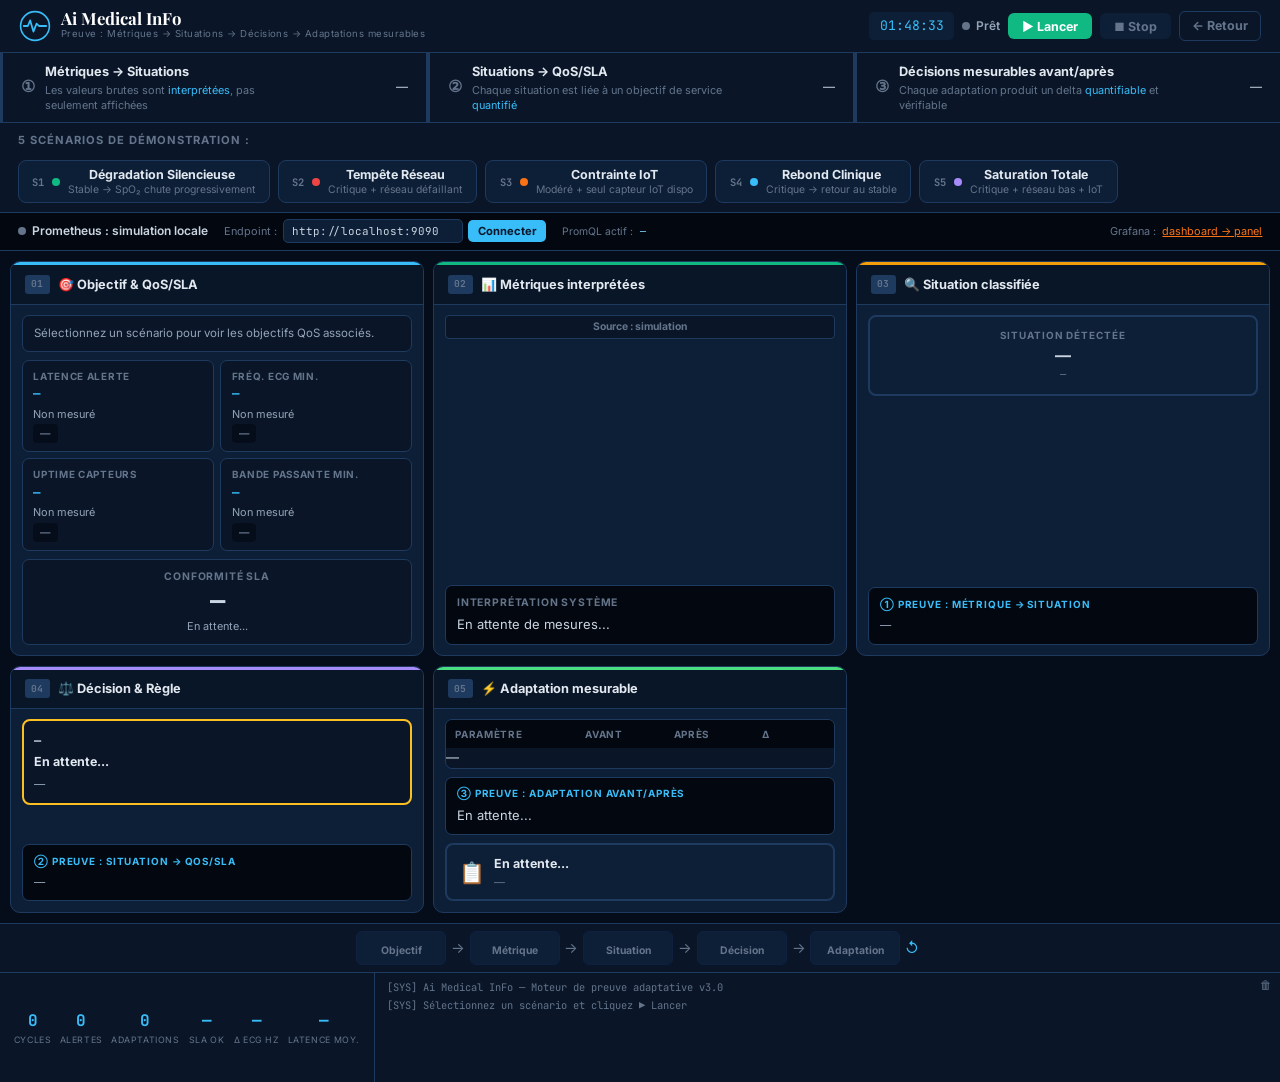
==== commit bee23679: "Add 5 scenarios + Prometheus/Grafana integration + 3-proof adaptive system - Rewrote scenario.html w" ====
--- a/scenario.html
+++ b/scenario.html
@@ -3,393 +3,284 @@
 <head>
   <meta charset="UTF-8"/>
   <meta name="viewport" content="width=device-width, initial-scale=1.0"/>
-  <title>Scénario Adaptatif — Ai Medical InFo</title>
+  <title>Preuve Adaptative — Ai Medical InFo</title>
   <link rel="stylesheet" href="scenario.css"/>
   <link href="https://fonts.googleapis.com/css2?family=Inter:wght@300;400;500;600;700&family=Playfair+Display:wght@600;700&family=JetBrains+Mono:wght@400;600&display=swap" rel="stylesheet"/>
 </head>
 <body>
 
-<!-- ═══════════════ HEADER ═══════════════ -->
+<!-- ══════════ HEADER ══════════ -->
 <header class="sc-header">
   <div class="sc-header-inner">
     <div class="sc-logo">
-      <svg viewBox="0 0 40 40" fill="none" width="34" height="34">
+      <svg viewBox="0 0 40 40" fill="none" width="32" height="32">
         <circle cx="20" cy="20" r="18" stroke="#38bdf8" stroke-width="2"/>
         <path d="M6 20h5l3-7 4 14 4-10 3 3h9" stroke="#38bdf8" stroke-width="2.2" stroke-linecap="round" stroke-linejoin="round"/>
       </svg>
       <div>
-        <div class="sc-logo-name">Ai Medical InFo</div>
-        <div class="sc-logo-sub">Système adaptatif e-Santé — Démonstration du cycle de décision</div>
+        <span class="sc-logo-name">Ai Medical InFo</span>
+        <span class="sc-logo-sub">Preuve : Métriques → Situations → Décisions → Adaptations mesurables</span>
       </div>
     </div>
     <div class="sc-header-right">
       <div class="sc-clock" id="scClock">--:--:--</div>
-      <div class="sim-badge" id="simBadge"><span class="sim-dot idle"></span><span id="simLabel">Prêt</span></div>
-      <button class="btn-run"  id="btnRun"  onclick="startSim()">▶ Lancer</button>
-      <button class="btn-stop" id="btnStop" onclick="stopSim()" disabled>⏹ Arrêter</button>
-      <button class="btn-step" id="btnStep" onclick="stepOnce()">⏭ Étape par étape</button>
-      <a href="index.html" class="btn-back">← Retour</a>
+      <div class="sim-badge"><span class="sim-dot" id="simDot"></span><span id="simLabel">Prêt</span></div>
+      <button class="hbtn hbtn-run"  id="btnRun"  onclick="startScenario()">▶ Lancer</button>
+      <button class="hbtn hbtn-stop" id="btnStop" onclick="stopScenario()" disabled>⏹ Stop</button>
+      <a href="index.html" class="hbtn hbtn-back">← Retour</a>
     </div>
   </div>
 </header>
 
-<!-- ═══════════════ CONTEXT SELECTORS ═══════════════ -->
-<div class="context-bar">
-  <div class="ctx-group">
-    <span class="ctx-label">Patient</span>
-    <button class="ctx-btn ctx-stable   active" data-ctx="severity" data-val="stable"   onclick="setCtx(this,'severity','stable')">🟢 Stable</button>
-    <button class="ctx-btn ctx-moderate"        data-ctx="severity" data-val="moderate" onclick="setCtx(this,'severity','moderate')">🟡 Modéré</button>
-    <button class="ctx-btn ctx-critical"        data-ctx="severity" data-val="critical" onclick="setCtx(this,'severity','critical')">🔴 Critique</button>
-  </div>
-  <div class="ctx-sep"></div>
-  <div class="ctx-group">
-    <span class="ctx-label">Réseau</span>
-    <button class="ctx-btn ctx-high   active" data-ctx="network" data-val="high"   onclick="setCtx(this,'network','high')">📶 WiFi/5G</button>
-    <button class="ctx-btn ctx-medium"        data-ctx="network" data-val="medium" onclick="setCtx(this,'network','medium')">📶 4G</button>
-    <button class="ctx-btn ctx-low"           data-ctx="network" data-val="low"    onclick="setCtx(this,'network','low')">📡 Dégradé</button>
-  </div>
-  <div class="ctx-sep"></div>
-  <div class="ctx-group">
-    <span class="ctx-label">Dispositif</span>
-    <button class="ctx-btn ctx-high   active" data-ctx="device" data-val="station" onclick="setCtx(this,'device','station')">🖥️ Station</button>
-    <button class="ctx-btn ctx-medium"        data-ctx="device" data-val="tablet"  onclick="setCtx(this,'device','tablet')">📱 Tablette</button>
-    <button class="ctx-btn ctx-low"           data-ctx="device" data-val="iot"     onclick="setCtx(this,'device','iot')">📡 IoT</button>
-  </div>
-  <div class="ctx-sep"></div>
-  <div class="ctx-summary" id="ctxSummary">Situation : <strong>Normale</strong></div>
-</div>
-
-<!-- ═══════════════ 5-STEP PIPELINE ═══════════════ -->
-<div class="pipeline-bar">
-
-  <!-- STEP 1 -->
-  <div class="pipe-step" id="pstep-1">
-    <div class="pipe-num">01</div>
-    <div class="pipe-icon-wrap"><span class="pipe-icon">🎯</span></div>
-    <div class="pipe-title">Objectif</div>
-    <div class="pipe-sub">Définir les buts</div>
-    <div class="pipe-progress" id="pp-1"><div class="pipe-fill" id="pf-1"></div></div>
-  </div>
-
-  <div class="pipe-connector" id="conn-1">
-    <div class="conn-line"><div class="conn-packet" id="cpkt-1"></div></div>
-    <svg width="10" height="14" viewBox="0 0 10 14"><polygon points="0,0 10,7 0,14" fill="#334155"/></svg>
-  </div>
-
-  <!-- STEP 2 -->
-  <div class="pipe-step" id="pstep-2">
-    <div class="pipe-num">02</div>
-    <div class="pipe-icon-wrap"><span class="pipe-icon">📊</span></div>
-    <div class="pipe-title">Métrique</div>
-    <div class="pipe-sub">Mesurer le contexte</div>
-    <div class="pipe-progress" id="pp-2"><div class="pipe-fill" id="pf-2"></div></div>
-  </div>
-
-  <div class="pipe-connector" id="conn-2">
-    <div class="conn-line"><div class="conn-packet" id="cpkt-2"></div></div>
-    <svg width="10" height="14" viewBox="0 0 10 14"><polygon points="0,0 10,7 0,14" fill="#334155"/></svg>
-  </div>
-
-  <!-- STEP 3 -->
-  <div class="pipe-step" id="pstep-3">
-    <div class="pipe-num">03</div>
-    <div class="pipe-icon-wrap"><span class="pipe-icon">🔍</span></div>
-    <div class="pipe-title">Situation</div>
-    <div class="pipe-sub">Évaluer l'état global</div>
-    <div class="pipe-progress" id="pp-3"><div class="pipe-fill" id="pf-3"></div></div>
-  </div>
-
-  <div class="pipe-connector" id="conn-3">
-    <div class="conn-line"><div class="conn-packet" id="cpkt-3"></div></div>
-    <svg width="10" height="14" viewBox="0 0 10 14"><polygon points="0,0 10,7 0,14" fill="#334155"/></svg>
-  </div>
-
-  <!-- STEP 4 -->
-  <div class="pipe-step" id="pstep-4">
-    <div class="pipe-num">04</div>
-    <div class="pipe-icon-wrap"><span class="pipe-icon">⚖️</span></div>
-    <div class="pipe-title">Décision</div>
-    <div class="pipe-sub">Sélectionner la règle</div>
-    <div class="pipe-progress" id="pp-4"><div class="pipe-fill" id="pf-4"></div></div>
-  </div>
-
-  <div class="pipe-connector" id="conn-4">
-    <div class="conn-line"><div class="conn-packet" id="cpkt-4"></div></div>
-    <svg width="10" height="14" viewBox="0 0 10 14"><polygon points="0,0 10,7 0,14" fill="#334155"/></svg>
-  </div>
-
-  <!-- STEP 5 -->
-  <div class="pipe-step" id="pstep-5">
-    <div class="pipe-num">05</div>
-    <div class="pipe-icon-wrap"><span class="pipe-icon">⚡</span></div>
-    <div class="pipe-title">Adaptation</div>
-    <div class="pipe-sub">Appliquer la config</div>
-    <div class="pipe-progress" id="pp-5"><div class="pipe-fill" id="pf-5"></div></div>
-  </div>
-
-</div><!-- end pipeline-bar -->
-
-<!-- ═══════════════ MAIN CONTENT (5 panels) ═══════════════ -->
+<!-- ══════════ 3 PROOF POINTS ══════════ -->
+<div class="proof-bar">
+  <div class="proof-item" id="proof1">
+    <div class="proof-num">①</div>
+    <div class="proof-body">
+      <div class="proof-title">Métriques → Situations</div>
+      <div class="proof-desc">Les valeurs brutes sont <em>interprétées</em>, pas seulement affichées</div>
+    </div>
+    <div class="proof-indicator" id="pi1"><span>—</span></div>
+  </div>
+  <div class="proof-sep"></div>
+  <div class="proof-item" id="proof2">
+    <div class="proof-num">②</div>
+    <div class="proof-body">
+      <div class="proof-title">Situations → QoS/SLA</div>
+      <div class="proof-desc">Chaque situation est liée à un objectif de service <em>quantifié</em></div>
+    </div>
+    <div class="proof-indicator" id="pi2"><span>—</span></div>
+  </div>
+  <div class="proof-sep"></div>
+  <div class="proof-item" id="proof3">
+    <div class="proof-num">③</div>
+    <div class="proof-body">
+      <div class="proof-title">Décisions mesurables avant/après</div>
+      <div class="proof-desc">Chaque adaptation produit un delta <em>quantifiable</em> et vérifiable</div>
+    </div>
+    <div class="proof-indicator" id="pi3"><span>—</span></div>
+  </div>
+</div>
+
+<!-- ══════════ 5 SCENARIOS SELECTOR ══════════ -->
+<div class="scenarios-bar">
+  <div class="sb-label">5 Scénarios de démonstration :</div>
+  <div class="sb-cards">
+    <button class="scen-card" id="sc0" onclick="pickScenario(0)">
+      <span class="scen-num">S1</span>
+      <span class="scen-dot s-green"></span>
+      <div class="scen-info">
+        <div class="scen-name">Dégradation Silencieuse</div>
+        <div class="scen-hint">Stable → SpO₂ chute progressivement</div>
+      </div>
+    </button>
+    <button class="scen-card" id="sc1" onclick="pickScenario(1)">
+      <span class="scen-num">S2</span>
+      <span class="scen-dot s-red"></span>
+      <div class="scen-info">
+        <div class="scen-name">Tempête Réseau</div>
+        <div class="scen-hint">Critique + réseau défaillant</div>
+      </div>
+    </button>
+    <button class="scen-card" id="sc2" onclick="pickScenario(2)">
+      <span class="scen-num">S3</span>
+      <span class="scen-dot s-orange"></span>
+      <div class="scen-info">
+        <div class="scen-name">Contrainte IoT</div>
+        <div class="scen-hint">Modéré + seul capteur IoT dispo</div>
+      </div>
+    </button>
+    <button class="scen-card" id="sc3" onclick="pickScenario(3)">
+      <span class="scen-num">S4</span>
+      <span class="scen-dot s-blue"></span>
+      <div class="scen-info">
+        <div class="scen-name">Rebond Clinique</div>
+        <div class="scen-hint">Critique → retour au stable</div>
+      </div>
+    </button>
+    <button class="scen-card" id="sc4" onclick="pickScenario(4)">
+      <span class="scen-num">S5</span>
+      <span class="scen-dot s-purple"></span>
+      <div class="scen-info">
+        <div class="scen-name">Saturation Totale</div>
+        <div class="scen-hint">Critique + réseau bas + IoT</div>
+      </div>
+    </button>
+  </div>
+</div>
+
+<!-- ══════════ PROMETHEUS BAR ══════════ -->
+<div class="prom-bar">
+  <div class="prom-status" id="promStatus">
+    <span class="prom-dot" id="promDot"></span>
+    <span id="promLabel">Prometheus : simulation locale</span>
+  </div>
+  <div class="prom-endpoint">
+    <span class="prom-ep-label">Endpoint :</span>
+    <input class="prom-ep-input" id="promEndpoint" value="http://localhost:9090" placeholder="http://localhost:9090"/>
+    <button class="prom-ep-btn" onclick="connectPrometheus()">Connecter</button>
+  </div>
+  <div class="prom-query-display" id="promQueryDisplay">
+    <span class="pq-label">PromQL actif :</span>
+    <code class="pq-code" id="promQuery">—</code>
+  </div>
+  <div class="prom-grafana-link">
+    <span class="pg-label">Grafana :</span>
+    <a class="pg-link" id="grafanaLink" href="#" target="_blank">dashboard → panel</a>
+  </div>
+</div>
+
+<!-- ══════════ MAIN : 5 COLUMNS ══════════ -->
 <div class="sc-main">
 
-  <!-- ── PANEL 1 : OBJECTIF ── -->
-  <div class="sc-panel" id="panel-1">
-    <div class="panel-head">
-      <span class="panel-step-badge">01</span>
-      <div>
-        <div class="panel-title">🎯 Objectif</div>
-        <div class="panel-desc">Définir ce que le système doit garantir en toutes circonstances.</div>
-      </div>
-    </div>
-    <div class="panel-body">
-      <div class="obj-main" id="objMain">
-        <div class="obj-quote" id="objQuote">
-          "Assurer une surveillance médicale continue, adaptée à l'état du patient, à la qualité du réseau et aux capacités du dispositif."
-        </div>
-      </div>
-      <div class="obj-grid">
-        <div class="obj-card" id="obj-clinical">
-          <div class="obj-icon">❤️</div>
-          <div class="obj-label">Objectif clinique</div>
-          <div class="obj-val" id="obj-clinical-val">Détection précoce des anomalies vitales</div>
-          <div class="obj-kpi" id="obj-clinical-kpi">Seuil : SpO₂ &lt; 90% → Critique</div>
-        </div>
-        <div class="obj-card" id="obj-network">
-          <div class="obj-icon">📡</div>
-          <div class="obj-label">Objectif réseau</div>
-          <div class="obj-val" id="obj-network-val">Maintenir la transmission des données vitales</div>
-          <div class="obj-kpi" id="obj-network-kpi">Bande passante min : 64 Kbps</div>
-        </div>
-        <div class="obj-card" id="obj-device">
-          <div class="obj-icon">🔋</div>
-          <div class="obj-label">Objectif dispositif</div>
-          <div class="obj-val" id="obj-device-val">Adapter la charge de traitement au matériel</div>
-          <div class="obj-kpi" id="obj-device-kpi">IoT : max 2 modules simultanés</div>
-        </div>
-      </div>
-      <div class="obj-priority" id="objPriority">
-        <span class="opp-label">Priorité actuelle :</span>
-        <span class="opp-val" id="oppVal">En attente de simulation...</span>
-      </div>
-    </div>
-  </div>
-
-  <!-- ── PANEL 2 : MÉTRIQUE ── -->
-  <div class="sc-panel" id="panel-2">
-    <div class="panel-head">
-      <span class="panel-step-badge">02</span>
-      <div>
-        <div class="panel-title">📊 Métrique</div>
-        <div class="panel-desc">Collecter et mesurer toutes les variables cliniques et contextuelles.</div>
-      </div>
-    </div>
-    <div class="panel-body">
-      <div class="metric-sections">
-
-        <div class="metric-section">
-          <div class="ms-title">🩺 Métriques cliniques</div>
-          <div class="metric-grid">
-            <div class="metric-box" id="met-hr">
-              <div class="mb-label">Fréquence cardiaque</div>
-              <div class="mb-val" id="mv-hr">--</div>
-              <div class="mb-unit">bpm</div>
-              <div class="mb-bar"><div class="mb-fill" id="mf-hr"></div></div>
-              <div class="mb-ref">Normale : 60–100</div>
-            </div>
-            <div class="metric-box" id="met-spo2">
-              <div class="mb-label">Saturation SpO₂</div>
-              <div class="mb-val" id="mv-spo2">--</div>
-              <div class="mb-unit">%</div>
-              <div class="mb-bar"><div class="mb-fill" id="mf-spo2"></div></div>
-              <div class="mb-ref">Normale : ≥ 95%</div>
-            </div>
-            <div class="metric-box" id="met-temp">
-              <div class="mb-label">Température</div>
-              <div class="mb-val" id="mv-temp">--</div>
-              <div class="mb-unit">°C</div>
-              <div class="mb-bar"><div class="mb-fill" id="mf-temp"></div></div>
-              <div class="mb-ref">Normale : 36.1–37.2</div>
-            </div>
-            <div class="metric-box" id="met-bp">
-              <div class="mb-label">Pression artérielle</div>
-              <div class="mb-val" id="mv-bp" style="font-size:1rem">--/--</div>
-              <div class="mb-unit">mmHg</div>
-              <div class="mb-bar"><div class="mb-fill" id="mf-bp"></div></div>
-              <div class="mb-ref">Normale : 120/80</div>
-            </div>
-            <div class="metric-box" id="met-resp">
-              <div class="mb-label">Fr. respiratoire</div>
-              <div class="mb-val" id="mv-resp">--</div>
-              <div class="mb-unit">resp/min</div>
-              <div class="mb-bar"><div class="mb-fill" id="mf-resp"></div></div>
-              <div class="mb-ref">Normale : 12–20</div>
-            </div>
-            <div class="metric-box" id="met-score">
-              <div class="mb-label">Score clinique</div>
-              <div class="mb-val" id="mv-score">--</div>
-              <div class="mb-unit">/ 10</div>
-              <div class="mb-bar"><div class="mb-fill" id="mf-score"></div></div>
-              <div class="mb-ref">Seuil critique : ≥ 7</div>
-            </div>
-          </div>
-        </div>
-
-        <div class="metric-section">
-          <div class="ms-title">🌐 Métriques contextuelles</div>
-          <div class="ctx-metric-grid">
-            <div class="ctx-met-card" id="ctxm-net">
-              <div class="cmm-icon">📶</div>
-              <div class="cmm-label">Réseau</div>
-              <div class="cmm-val" id="cmv-net">--</div>
-              <div class="cmm-sub" id="cms-net">--</div>
-            </div>
-            <div class="ctx-met-card" id="ctxm-dev">
-              <div class="cmm-icon">💻</div>
-              <div class="cmm-label">Dispositif</div>
-              <div class="cmm-val" id="cmv-dev">--</div>
-              <div class="cmm-sub" id="cms-dev">--</div>
-            </div>
-            <div class="ctx-met-card" id="ctxm-bw">
-              <div class="cmm-icon">⬆️</div>
-              <div class="cmm-label">Bande passante</div>
-              <div class="cmm-val" id="cmv-bw">--</div>
-              <div class="cmm-sub" id="cms-bw">Kbps</div>
-            </div>
-            <div class="ctx-met-card" id="ctxm-cpu">
-              <div class="cmm-icon">⚙️</div>
-              <div class="cmm-label">CPU disponible</div>
-              <div class="cmm-val" id="cmv-cpu">--</div>
-              <div class="cmm-sub">%</div>
-            </div>
-          </div>
-        </div>
-
-      </div>
-    </div>
-  </div>
-
-  <!-- ── PANEL 3 : SITUATION ── -->
-  <div class="sc-panel" id="panel-3">
-    <div class="panel-head">
-      <span class="panel-step-badge">03</span>
-      <div>
-        <div class="panel-title">🔍 Situation</div>
-        <div class="panel-desc">Croiser les métriques pour classifier la situation globale.</div>
-      </div>
-    </div>
-    <div class="panel-body">
-
-      <div class="situation-global" id="sitGlobal">
-        <div class="sg-label">Situation globale détectée</div>
-        <div class="sg-name" id="sgName">—</div>
-        <div class="sg-desc" id="sgDesc">En attente des métriques...</div>
-      </div>
-
-      <div class="situation-matrix">
-        <div class="sm-title">Analyse multicritère</div>
-        <div class="sm-rows">
-          <div class="sm-row">
-            <span class="sm-dim">État clinique</span>
-            <div class="sm-bar-wrap"><div class="sm-bar" id="smb-clinical"><div class="sm-fill" id="smf-clinical"></div></div></div>
-            <span class="sm-result" id="smr-clinical">—</span>
-          </div>
-          <div class="sm-row">
-            <span class="sm-dim">Qualité réseau</span>
-            <div class="sm-bar-wrap"><div class="sm-bar" id="smb-network"><div class="sm-fill" id="smf-network"></div></div></div>
-            <span class="sm-result" id="smr-network">—</span>
-          </div>
-          <div class="sm-row">
-            <span class="sm-dim">Capacité dispositif</span>
-            <div class="sm-bar-wrap"><div class="sm-bar" id="smb-device"><div class="sm-fill" id="smf-device"></div></div></div>
-            <span class="sm-result" id="smr-device">—</span>
-          </div>
-          <div class="sm-row sm-row-total">
-            <span class="sm-dim">Score combiné</span>
-            <div class="sm-bar-wrap"><div class="sm-bar" id="smb-total"><div class="sm-fill" id="smf-total"></div></div></div>
-            <span class="sm-result" id="smr-total">—</span>
-          </div>
-        </div>
-      </div>
-
-      <div class="situation-flags" id="sitFlags">
+  <!-- ── COL 1 : OBJECTIF / QoS ── -->
+  <div class="sc-col" id="col1">
+    <div class="col-header ch1">
+      <span class="col-step">01</span>
+      <span class="col-title">🎯 Objectif &amp; QoS/SLA</span>
+    </div>
+    <div class="col-body">
+
+      <div class="qos-scenario-desc" id="qosScenDesc">
+        Sélectionnez un scénario pour voir les objectifs QoS associés.
+      </div>
+
+      <div class="sla-grid" id="slaGrid">
+        <div class="sla-card" id="sla-latency">
+          <div class="sla-name">Latence alerte</div>
+          <div class="sla-target" id="sla-latency-target">—</div>
+          <div class="sla-measured" id="sla-latency-meas">Non mesuré</div>
+          <div class="sla-badge" id="sla-latency-badge">—</div>
+        </div>
+        <div class="sla-card" id="sla-freq">
+          <div class="sla-name">Fréq. ECG min.</div>
+          <div class="sla-target" id="sla-freq-target">—</div>
+          <div class="sla-measured" id="sla-freq-meas">Non mesuré</div>
+          <div class="sla-badge" id="sla-freq-badge">—</div>
+        </div>
+        <div class="sla-card" id="sla-uptime">
+          <div class="sla-name">Uptime capteurs</div>
+          <div class="sla-target" id="sla-uptime-target">—</div>
+          <div class="sla-measured" id="sla-uptime-meas">Non mesuré</div>
+          <div class="sla-badge" id="sla-uptime-badge">—</div>
+        </div>
+        <div class="sla-card" id="sla-bw">
+          <div class="sla-name">Bande passante min.</div>
+          <div class="sla-target" id="sla-bw-target">—</div>
+          <div class="sla-measured" id="sla-bw-meas">Non mesuré</div>
+          <div class="sla-badge" id="sla-bw-badge">—</div>
+        </div>
+      </div>
+
+      <div class="sla-compliance" id="slaCompliance">
+        <div class="slac-title">Conformité SLA</div>
+        <div class="slac-score" id="slacScore">—</div>
+        <div class="slac-detail" id="slacDetail">En attente...</div>
+      </div>
+
+    </div>
+  </div>
+
+  <!-- ── COL 2 : MÉTRIQUE (interprétée) ── -->
+  <div class="sc-col" id="col2">
+    <div class="col-header ch2">
+      <span class="col-step">02</span>
+      <span class="col-title">📊 Métriques interprétées</span>
+    </div>
+    <div class="col-body">
+
+      <div class="prom-source-badge" id="promSourceBadge">Source : simulation</div>
+
+      <div class="metric-rows" id="metricRows">
         <!-- filled by JS -->
       </div>
 
-    </div>
-  </div>
-
-  <!-- ── PANEL 4 : DÉCISION ── -->
-  <div class="sc-panel" id="panel-4">
-    <div class="panel-head">
-      <span class="panel-step-badge">04</span>
-      <div>
-        <div class="panel-title">⚖️ Décision</div>
-        <div class="panel-desc">Le moteur de règles évalue et sélectionne la politique d'adaptation.</div>
-      </div>
-    </div>
-    <div class="panel-body">
-
-      <div class="rule-engine-header">
-        <div class="reh-title">Moteur de règles — Évaluation en cours</div>
-        <div class="reh-count">Règles évaluées : <strong id="rulesEval">0</strong> / <strong id="rulesTotal">8</strong></div>
-      </div>
-
-      <div class="rules-list" id="rulesList">
+      <div class="interpretation-box" id="interpretationBox">
+        <div class="ib-title">Interprétation système</div>
+        <div class="ib-lines" id="ibLines">En attente de mesures...</div>
+      </div>
+
+    </div>
+  </div>
+
+  <!-- ── COL 3 : SITUATION ── -->
+  <div class="sc-col" id="col3">
+    <div class="col-header ch3">
+      <span class="col-step">03</span>
+      <span class="col-title">🔍 Situation classifiée</span>
+    </div>
+    <div class="col-body">
+
+      <div class="sit-name-box" id="sitNameBox">
+        <div class="snb-label">Situation détectée</div>
+        <div class="snb-name" id="snbName">—</div>
+        <div class="snb-code" id="snbCode">—</div>
+      </div>
+
+      <div class="sit-factors" id="sitFactors">
         <!-- filled by JS -->
       </div>
 
-      <div class="decision-fired" id="decisionFired">
-        <div class="df-label">✅ Règle sélectionnée</div>
-        <div class="df-rule" id="dfRule">En attente...</div>
-        <div class="df-rationale" id="dfRationale"></div>
-      </div>
-
-    </div>
-  </div>
-
-  <!-- ── PANEL 5 : ADAPTATION ── -->
-  <div class="sc-panel" id="panel-5">
-    <div class="panel-head">
-      <span class="panel-step-badge">05</span>
-      <div>
-        <div class="panel-title">⚡ Adaptation</div>
-        <div class="panel-desc">Reconfiguration dynamique des modules — avant / après.</div>
-      </div>
-    </div>
-    <div class="panel-body">
-
-      <div class="adapt-compare">
-        <div class="ac-col ac-before">
-          <div class="ac-head">Configuration précédente</div>
-          <div id="configBefore" class="ac-items">—</div>
-        </div>
-        <div class="ac-arrow">⟹</div>
-        <div class="ac-col ac-after">
-          <div class="ac-head">Nouvelle configuration</div>
-          <div id="configAfter" class="ac-items">—</div>
-        </div>
-      </div>
-
-      <div class="adapt-modules" id="adaptModules">
-        <div class="am-title">État des modules après adaptation</div>
-        <div class="am-grid" id="amGrid">
-          <!-- filled by JS -->
-        </div>
-      </div>
-
-      <div class="adapt-notification" id="adaptNotif">
-        <div class="an-icon" id="anIcon">📋</div>
-        <div class="an-content">
-          <div class="an-title" id="anTitle">En attente...</div>
-          <div class="an-detail" id="anDetail"></div>
-        </div>
-        <div class="an-channel" id="anChannel"></div>
-      </div>
-
-      <div class="adapt-loop-btn">
-        <div class="loop-arrow">↺</div>
-        <div class="loop-label">Retour à l'étape <strong>Objectif</strong> au prochain cycle</div>
-        <div class="loop-count">Cycle <span id="loopCycleNum">0</span></div>
+      <div class="sit-proof-link" id="sitProofLink">
+        <div class="spl-title">① Preuve : Métrique → Situation</div>
+        <div class="spl-body" id="splBody">—</div>
+      </div>
+
+    </div>
+  </div>
+
+  <!-- ── COL 4 : DÉCISION ── -->
+  <div class="sc-col" id="col4">
+    <div class="col-header ch4">
+      <span class="col-step">04</span>
+      <span class="col-title">⚖️ Décision &amp; Règle</span>
+    </div>
+    <div class="col-body">
+
+      <div class="rule-fired-box" id="ruleFiredBox">
+        <div class="rfb-id" id="rfbId">—</div>
+        <div class="rfb-cond" id="rfbCond">En attente...</div>
+        <div class="rfb-action" id="rfbAction">—</div>
+      </div>
+
+      <div class="rule-chain" id="ruleChain">
+        <!-- rules evaluated -->
+      </div>
+
+      <div class="dec-proof-link">
+        <div class="spl-title">② Preuve : Situation → QoS/SLA</div>
+        <div class="spl-body" id="decProofBody">—</div>
+      </div>
+
+    </div>
+  </div>
+
+  <!-- ── COL 5 : ADAPTATION avant/après ── -->
+  <div class="sc-col" id="col5">
+    <div class="col-header ch5">
+      <span class="col-step">05</span>
+      <span class="col-title">⚡ Adaptation mesurable</span>
+    </div>
+    <div class="col-body">
+
+      <div class="delta-table" id="deltaTable">
+        <div class="dt-head">
+          <span>Paramètre</span><span>Avant</span><span>Après</span><span>Δ</span>
+        </div>
+        <div id="dtRows">—</div>
+      </div>
+
+      <div class="adapt-proof-link">
+        <div class="spl-title">③ Preuve : Adaptation avant/après</div>
+        <div class="kpi-deltas" id="kpiDeltas">En attente...</div>
+      </div>
+
+      <div class="notif-box" id="notifBox">
+        <div class="nb-icon" id="nbIcon">📋</div>
+        <div class="nb-body">
+          <div class="nb-title" id="nbTitle">En attente...</div>
+          <div class="nb-chan"  id="nbChan">—</div>
+        </div>
       </div>
 
     </div>
@@ -397,22 +288,38 @@
 
 </div><!-- end sc-main -->
 
-<!-- ═══════════════ BOTTOM BAR : log + counters ═══════════════ -->
+<!-- ══════════ PIPELINE PROGRESS ══════════ -->
+<div class="pipe-progress-bar">
+  <div class="ppb-step" id="ppb1"><div class="ppb-fill" id="ppbf1"></div><span>Objectif</span></div>
+  <div class="ppb-arrow">→</div>
+  <div class="ppb-step" id="ppb2"><div class="ppb-fill" id="ppbf2"></div><span>Métrique</span></div>
+  <div class="ppb-arrow">→</div>
+  <div class="ppb-step" id="ppb3"><div class="ppb-fill" id="ppbf3"></div><span>Situation</span></div>
+  <div class="ppb-arrow">→</div>
+  <div class="ppb-step" id="ppb4"><div class="ppb-fill" id="ppbf4"></div><span>Décision</span></div>
+  <div class="ppb-arrow">→</div>
+  <div class="ppb-step" id="ppb5"><div class="ppb-fill" id="ppbf5"></div><span>Adaptation</span></div>
+  <div class="ppb-arrow ppb-loop">↺</div>
+</div>
+
+<!-- ══════════ BOTTOM : counters + terminal ══════════ -->
 <div class="sc-bottom">
   <div class="sc-counters">
-    <div class="sc-counter"><div class="scc-val" id="cntCycles">0</div><div class="scc-label">Cycles</div></div>
-    <div class="sc-counter"><div class="scc-val" id="cntLatency">—</div><div class="scc-label">Latence moy.</div></div>
-    <div class="sc-counter"><div class="scc-val" id="cntAlerts">0</div><div class="scc-label">Alertes</div></div>
-    <div class="sc-counter"><div class="scc-val" id="cntAdapt">0</div><div class="scc-label">Adaptations</div></div>
-    <div class="sc-counter"><div class="scc-val" id="cntStep">—</div><div class="scc-label">Étape active</div></div>
+    <div class="scc"><div class="scc-v" id="cntCycle">0</div><div class="scc-l">Cycles</div></div>
+    <div class="scc"><div class="scc-v" id="cntAlert">0</div><div class="scc-l">Alertes</div></div>
+    <div class="scc"><div class="scc-v" id="cntAdapt">0</div><div class="scc-l">Adaptations</div></div>
+    <div class="scc"><div class="scc-v" id="cntSLA">—</div><div class="scc-l">SLA OK</div></div>
+    <div class="scc"><div class="scc-v" id="cntDelta">—</div><div class="scc-l">Δ ECG Hz</div></div>
+    <div class="scc"><div class="scc-v" id="cntLatency">—</div><div class="scc-l">Latence moy.</div></div>
   </div>
   <div class="sc-terminal" id="scTerminal">
-    <div class="term-line term-sys">[SYSTÈME] Plateforme Ai Medical InFo — Moteur adaptatif v2.4 initialisé.</div>
-    <div class="term-line term-sys">[SYSTÈME] Sélectionnez un contexte et cliquez sur ▶ Lancer.</div>
-  </div>
-  <button class="btn-clear-term" onclick="clearTerm()">🗑 Vider</button>
-</div>
-
+    <div class="tl ts">[SYS] Ai Medical InFo — Moteur de preuve adaptative v3.0</div>
+    <div class="tl ts">[SYS] Sélectionnez un scénario et cliquez ▶ Lancer</div>
+  </div>
+  <button class="btn-clr" onclick="clrTerm()">🗑</button>
+</div>
+
+<script src="prometheus-client.js"></script>
 <script src="scenario.js"></script>
 </body>
 </html>
--- a/scenario.css
+++ b/scenario.css
@@ -1,343 +1,219 @@
-/* ══════════════════════════════════════
-   BASE
-══════════════════════════════════════ */
-*, *::before, *::after { box-sizing: border-box; margin: 0; padding: 0; }
-:root {
-  --bg:      #060d1a;
-  --bg2:     #0a1628;
-  --bg3:     #0d1f36;
-  --border:  #1e3a5f;
-  --border2: #0f2040;
-  --text:    #cbd5e1;
-  --text2:   #94a3b8;
-  --text3:   #64748b;
-  --accent:  #38bdf8;
-  --green:   #4ade80;
-  --orange:  #fbbf24;
-  --red:     #f87171;
-  --purple:  #a78bfa;
-  --teal:    #2dd4bf;
-  --mono:    'JetBrains Mono', monospace;
+/* ══ RESET ══ */
+*,*::before,*::after{box-sizing:border-box;margin:0;padding:0;}
+:root{
+  --bg:#060d1a;--bg2:#0a1628;--bg3:#0d1f36;
+  --b:#1e3a5f;--b2:#0f2040;
+  --tx:#cbd5e1;--tx2:#94a3b8;--tx3:#64748b;
+  --ac:#38bdf8;--gr:#4ade80;--or:#fbbf24;--rd:#f87171;--pu:#a78bfa;
+  --mono:'JetBrains Mono',monospace;
 }
-html { scroll-behavior: smooth; }
-body { background: var(--bg); color: var(--text); font-family: 'Inter', sans-serif; font-size: 14px; line-height: 1.5; display: flex; flex-direction: column; min-height: 100vh; overflow-x: hidden; }
-ul { list-style: none; }
-::-webkit-scrollbar { width: 4px; height: 4px; }
-::-webkit-scrollbar-track { background: var(--bg); }
-::-webkit-scrollbar-thumb { background: var(--border); border-radius: 2px; }
-
-/* ══════════════════════════════════════
-   HEADER
-══════════════════════════════════════ */
-.sc-header { background: var(--bg2); border-bottom: 1px solid var(--border); position: sticky; top: 0; z-index: 300; }
-.sc-header-inner { max-width: 1700px; margin: 0 auto; padding: 0 1.25rem; height: 56px; display: flex; align-items: center; justify-content: space-between; gap: 1rem; }
-.sc-logo { display: flex; align-items: center; gap: .65rem; flex-shrink: 0; }
-.sc-logo-name { display: block; font-family: 'Playfair Display', serif; font-size: 1.1rem; font-weight: 700; color: #fff; line-height: 1; }
-.sc-logo-sub  { display: block; font-size: .62rem; color: var(--text3); letter-spacing: .06em; }
-.sc-header-right { display: flex; align-items: center; gap: .6rem; flex-wrap: wrap; }
-
-.sc-clock { font-family: var(--mono); font-size: .85rem; color: var(--accent); background: var(--bg3); padding: .28rem .7rem; border-radius: 5px; }
-.sim-badge { display: flex; align-items: center; gap: .4rem; font-size: .78rem; font-weight: 600; color: var(--text2); }
-.sim-dot { width: 9px; height: 9px; border-radius: 50%; flex-shrink: 0; }
-.sim-dot.idle    { background: var(--text3); }
-.sim-dot.running { background: var(--green); animation: blink 1.2s infinite; }
-.sim-dot.alert   { background: var(--red);   animation: blink .6s infinite; }
-@keyframes blink { 0%,100% { opacity: 1; } 50% { opacity: .4; } }
-
-.btn-run, .btn-stop, .btn-step { padding: .38rem .9rem; border: none; border-radius: 6px; font-size: .8rem; font-weight: 700; font-family: inherit; cursor: pointer; transition: all .2s; }
-.btn-run  { background: #10b981; color: #fff; }
-.btn-run:hover:not(:disabled)  { background: #059669; }
-.btn-run:disabled  { background: var(--bg3); color: var(--text3); cursor: not-allowed; }
-.btn-stop { background: #ef4444; color: #fff; }
-.btn-stop:hover:not(:disabled) { background: #dc2626; }
-.btn-stop:disabled { background: var(--bg3); color: var(--text3); cursor: not-allowed; }
-.btn-step { background: var(--bg3); color: var(--accent); border: 1px solid var(--border); }
-.btn-step:hover { background: var(--border); }
-.btn-back { font-size: .78rem; color: var(--text3); padding: .35rem .75rem; border: 1px solid var(--border); border-radius: 5px; transition: color .2s, border-color .2s; }
-.btn-back:hover { color: var(--accent); border-color: var(--accent); }
-
-/* ══════════════════════════════════════
-   CONTEXT BAR
-══════════════════════════════════════ */
-.context-bar { background: var(--bg2); border-bottom: 1px solid var(--border); padding: .55rem 1.25rem; display: flex; align-items: center; gap: .75rem; flex-wrap: wrap; }
-.ctx-group { display: flex; align-items: center; gap: .4rem; }
-.ctx-label { font-size: .7rem; text-transform: uppercase; letter-spacing: .09em; color: var(--text3); font-weight: 700; }
-.ctx-btn { padding: .3rem .75rem; border-radius: 999px; border: 1.5px solid; font-size: .78rem; font-weight: 700; cursor: pointer; transition: all .2s; font-family: inherit; background: transparent; }
-.ctx-stable   { border-color: #10b981; color: #10b981; }
-.ctx-stable.active   { background: #10b981; color: #022c22; }
-.ctx-moderate { border-color: #f59e0b; color: #f59e0b; }
-.ctx-moderate.active { background: #f59e0b; color: #1c1007; }
-.ctx-critical { border-color: #ef4444; color: #ef4444; }
-.ctx-critical.active { background: #ef4444; color: #fff; }
-.ctx-high   { border-color: var(--accent); color: var(--accent); }
-.ctx-high.active   { background: var(--accent); color: #0a1628; }
-.ctx-medium { border-color: var(--orange); color: var(--orange); }
-.ctx-medium.active { background: var(--orange); color: #1c1007; }
-.ctx-low    { border-color: var(--red); color: var(--red); }
-.ctx-low.active    { background: var(--red); color: #fff; }
-.ctx-sep { width: 1px; height: 22px; background: var(--border); }
-.ctx-summary { font-size: .78rem; color: var(--text2); margin-left: auto; }
-.ctx-summary strong { color: var(--accent); }
-
-/* ══════════════════════════════════════
-   PIPELINE BAR (5 steps)
-══════════════════════════════════════ */
-.pipeline-bar {
-  background: var(--bg2);
-  border-bottom: 1px solid var(--border);
-  display: flex;
-  align-items: center;
-  justify-content: center;
-  padding: .75rem 1.25rem;
-  gap: 0;
-  flex-wrap: nowrap;
-  overflow-x: auto;
-}
-
-.pipe-step {
-  display: flex; flex-direction: column; align-items: center; gap: .2rem;
-  padding: .5rem .85rem;
-  border-radius: 10px;
-  border: 2px solid var(--border);
-  background: var(--bg3);
-  min-width: 110px;
-  cursor: default;
-  transition: all .35s;
-  position: relative;
-}
-.pipe-step.ps-active { border-color: var(--accent); background: #0c2a5a; box-shadow: 0 0 18px rgba(56,189,248,.2); }
-.pipe-step.ps-done   { border-color: #10b981; background: #052e16; }
-.pipe-step.ps-alert  { border-color: var(--red); background: #1a0505; box-shadow: 0 0 18px rgba(239,68,68,.3); }
-.pipe-step.ps-warn   { border-color: var(--orange); background: #1c1202; }
-
-.pipe-num  { position: absolute; top: 4px; left: 8px; font-size: .6rem; font-weight: 700; color: var(--text3); font-family: var(--mono); }
-.pipe-icon-wrap { font-size: 1.4rem; }
-.pipe-title { font-size: .78rem; font-weight: 700; color: #e2e8f0; }
-.pipe-sub   { font-size: .62rem; color: var(--text3); text-align: center; }
-.pipe-progress { width: 100%; height: 3px; background: var(--border2); border-radius: 999px; margin-top: .3rem; overflow: hidden; }
-.pipe-fill { height: 100%; width: 0%; background: var(--accent); border-radius: 999px; transition: width .1s linear; }
-.ps-done   .pipe-fill { background: #10b981; width: 100%; }
-.ps-alert  .pipe-fill { background: var(--red); width: 100%; }
-
-.pipe-connector { display: flex; align-items: center; gap: 0; flex: 1; min-width: 30px; max-width: 80px; }
-.conn-line { flex: 1; height: 3px; background: var(--border); position: relative; overflow: hidden; border-radius: 999px; }
-.conn-packet { position: absolute; top: 50%; transform: translateY(-50%); width: 20px; height: 7px; background: var(--accent); border-radius: 4px; left: -24px; opacity: 0; }
-.conn-packet.fly { animation: fly .7s ease-in-out forwards; }
-.conn-packet.fly-warn  { background: var(--orange); box-shadow: 0 0 8px var(--orange); }
-.conn-packet.fly-alert { background: var(--red);    box-shadow: 0 0 8px var(--red); }
-@keyframes fly { 0% { left: -24px; opacity: 1; } 100% { left: 100%; opacity: 0; } }
-.pipe-connector svg polygon { transition: fill .3s; }
-.conn-active svg polygon { fill: var(--accent); }
-
-/* ══════════════════════════════════════
-   MAIN PANELS (5 columns)
-══════════════════════════════════════ */
-.sc-main {
-  display: grid;
-  grid-template-columns: repeat(5, 1fr);
-  gap: .75rem;
-  padding: .75rem 1rem;
-  flex: 1;
-  max-width: 1700px;
-  margin: 0 auto;
-  width: 100%;
-}
-
-.sc-panel {
-  background: var(--bg3);
-  border: 1px solid var(--border);
-  border-radius: 12px;
-  display: flex;
-  flex-direction: column;
-  overflow: hidden;
-  transition: border-color .35s, box-shadow .35s;
-}
-.sc-panel.panel-active { border-color: var(--accent); box-shadow: 0 0 20px rgba(56,189,248,.12); }
-.sc-panel.panel-done   { border-color: #10b981; }
-.sc-panel.panel-alert  { border-color: var(--red); box-shadow: 0 0 20px rgba(239,68,68,.2); }
-.sc-panel.panel-warn   { border-color: var(--orange); }
-
-.panel-head {
-  display: flex; align-items: flex-start; gap: .6rem;
-  padding: .85rem 1rem;
-  background: #091627;
-  border-bottom: 1px solid var(--border);
-  flex-shrink: 0;
-}
-.panel-step-badge {
-  font-family: var(--mono); font-size: .65rem; font-weight: 700;
-  background: var(--border); color: var(--text3);
-  padding: .2rem .5rem; border-radius: 4px; flex-shrink: 0;
-  margin-top: .15rem;
-}
-.panel-title { font-size: .9rem; font-weight: 700; color: #e2e8f0; }
-.panel-desc  { font-size: .7rem; color: var(--text3); line-height: 1.4; margin-top: .1rem; }
-.panel-body  { padding: .75rem; flex: 1; display: flex; flex-direction: column; gap: .6rem; overflow-y: auto; }
-
-/* ══ PANEL 1 : OBJECTIF ══ */
-.obj-quote { font-size: .8rem; font-style: italic; color: var(--accent); background: #0c2a5a; border-left: 3px solid var(--accent); padding: .6rem .85rem; border-radius: 0 6px 6px 0; line-height: 1.6; }
-.obj-grid  { display: flex; flex-direction: column; gap: .5rem; }
-.obj-card  { background: var(--bg2); border: 1px solid var(--border); border-radius: 8px; padding: .6rem .75rem; }
-.obj-card.oc-active { border-color: var(--accent); background: #0c2a5a; }
-.obj-icon  { font-size: 1.1rem; margin-bottom: .2rem; }
-.obj-label { font-size: .65rem; text-transform: uppercase; letter-spacing: .08em; color: var(--text3); font-weight: 700; }
-.obj-val   { font-size: .78rem; font-weight: 600; color: #e2e8f0; margin: .15rem 0; }
-.obj-kpi   { font-size: .68rem; color: var(--text3); font-family: var(--mono); }
-.obj-priority { background: var(--bg2); border: 1px solid var(--border); border-radius: 6px; padding: .5rem .75rem; display: flex; align-items: center; gap: .5rem; margin-top: auto; }
-.opp-label { font-size: .68rem; color: var(--text3); font-weight: 700; text-transform: uppercase; letter-spacing: .07em; }
-.opp-val   { font-size: .8rem; font-weight: 700; color: var(--accent); }
-
-/* ══ PANEL 2 : MÉTRIQUE ══ */
-.metric-sections { display: flex; flex-direction: column; gap: .75rem; }
-.ms-title { font-size: .68rem; text-transform: uppercase; letter-spacing: .09em; color: var(--text3); font-weight: 700; margin-bottom: .4rem; }
-.metric-grid { display: grid; grid-template-columns: 1fr 1fr; gap: .4rem; }
-.metric-box { background: var(--bg2); border: 1px solid var(--border); border-radius: 8px; padding: .55rem .6rem; transition: border-color .3s; }
-.metric-box.mb-ok   { border-color: #10b981; }
-.metric-box.mb-warn { border-color: var(--orange); }
-.metric-box.mb-crit { border-color: var(--red); animation: critPulse .8s infinite; }
-@keyframes critPulse { 0%,100% { box-shadow: none; } 50% { box-shadow: 0 0 10px rgba(248,113,113,.4); } }
-.mb-label { font-size: .62rem; color: var(--text3); margin-bottom: .15rem; font-weight: 600; }
-.mb-val   { font-family: var(--mono); font-size: 1.15rem; font-weight: 700; color: #e2e8f0; line-height: 1; }
-.mb-unit  { font-size: .6rem; color: var(--text3); }
-.mb-bar   { height: 4px; background: var(--border); border-radius: 999px; overflow: hidden; margin: .3rem 0 .15rem; }
-.mb-fill  { height: 100%; border-radius: 999px; background: var(--accent); transition: width .5s, background .3s; }
-.mb-ref   { font-size: .6rem; color: var(--text3); font-family: var(--mono); }
-
-.ctx-metric-grid { display: grid; grid-template-columns: 1fr 1fr; gap: .4rem; }
-.ctx-met-card { background: var(--bg2); border: 1px solid var(--border); border-radius: 8px; padding: .55rem .7rem; text-align: center; transition: border-color .3s; }
-.ctx-met-card.cmc-ok   { border-color: var(--accent); }
-.ctx-met-card.cmc-warn { border-color: var(--orange); }
-.ctx-met-card.cmc-low  { border-color: var(--red); }
-.cmm-icon  { font-size: 1.2rem; margin-bottom: .1rem; }
-.cmm-label { font-size: .62rem; color: var(--text3); font-weight: 700; text-transform: uppercase; letter-spacing: .07em; }
-.cmm-val   { font-family: var(--mono); font-size: .95rem; font-weight: 700; color: #e2e8f0; margin: .1rem 0; }
-.cmm-sub   { font-size: .6rem; color: var(--text3); }
-
-/* ══ PANEL 3 : SITUATION ══ */
-.situation-global { background: var(--bg2); border: 2px solid var(--border); border-radius: 10px; padding: .85rem; text-align: center; transition: all .35s; }
-.situation-global.sg-ok   { border-color: #10b981; background: #052e16; }
-.situation-global.sg-warn { border-color: var(--orange); background: #1c1202; }
-.situation-global.sg-crit { border-color: var(--red); background: #1a0505; animation: critPulse .8s infinite; }
-.sg-label { font-size: .65rem; text-transform: uppercase; letter-spacing: .09em; color: var(--text3); font-weight: 700; margin-bottom: .3rem; }
-.sg-name  { font-family: 'Playfair Display', serif; font-size: 1.1rem; font-weight: 700; color: #e2e8f0; }
-.sg-desc  { font-size: .72rem; color: var(--text2); margin-top: .2rem; }
-
-.situation-matrix { background: var(--bg2); border: 1px solid var(--border); border-radius: 8px; padding: .7rem .85rem; }
-.sm-title { font-size: .65rem; text-transform: uppercase; letter-spacing: .09em; color: var(--text3); font-weight: 700; margin-bottom: .5rem; }
-.sm-rows  { display: flex; flex-direction: column; gap: .45rem; }
-.sm-row   { display: flex; align-items: center; gap: .5rem; }
-.sm-row-total { padding-top: .45rem; border-top: 1px solid var(--border); }
-.sm-dim   { font-size: .7rem; color: var(--text3); width: 110px; flex-shrink: 0; }
-.sm-bar-wrap { flex: 1; }
-.sm-bar   { height: 8px; background: var(--border); border-radius: 999px; overflow: hidden; }
-.sm-fill  { height: 100%; border-radius: 999px; background: var(--accent); transition: width .7s, background .4s; width: 0%; }
-.sm-result { font-size: .72rem; font-weight: 700; width: 70px; text-align: right; color: #e2e8f0; }
-
-.situation-flags { display: flex; flex-wrap: wrap; gap: .35rem; margin-top: auto; }
-.sf-flag { padding: .2rem .65rem; border-radius: 999px; font-size: .68rem; font-weight: 700; }
-.sf-ok   { background: #052e16; border: 1px solid #10b981; color: #4ade80; }
-.sf-warn { background: #1c1202; border: 1px solid var(--orange); color: var(--orange); }
-.sf-crit { background: #1a0505; border: 1px solid var(--red); color: var(--red); }
-
-/* ══ PANEL 4 : DÉCISION ══ */
-.rule-engine-header { background: var(--bg2); border: 1px solid var(--border); border-radius: 8px; padding: .6rem .85rem; display: flex; align-items: center; justify-content: space-between; }
-.reh-title { font-size: .75rem; font-weight: 700; color: var(--text2); }
-.reh-count { font-size: .7rem; color: var(--text3); }
-.reh-count strong { color: var(--accent); font-family: var(--mono); }
-
-.rules-list { display: flex; flex-direction: column; gap: .35rem; flex: 1; overflow-y: auto; }
-.rule-item { display: flex; align-items: flex-start; gap: .5rem; padding: .45rem .65rem; background: var(--bg2); border: 1px solid var(--border); border-radius: 7px; transition: all .25s; }
-.rule-item.ri-checking { border-color: var(--accent); background: #0c2a5a; }
-.rule-item.ri-pass     { border-color: #10b981; background: #052e16; }
-.rule-item.ri-fail     { opacity: .45; }
-.rule-item.ri-fired    { border-color: var(--orange); background: #1c1202; border-width: 2px; }
-.ri-icon   { font-size: .9rem; flex-shrink: 0; margin-top: .05rem; }
-.ri-body   { flex: 1; }
-.ri-cond   { font-size: .72rem; font-family: var(--mono); color: #e2e8f0; line-height: 1.4; }
-.ri-result { font-size: .68rem; color: var(--text3); margin-top: .1rem; }
-.ri-badge  { font-size: .6rem; font-weight: 700; padding: .1rem .4rem; border-radius: 4px; margin-left: auto; flex-shrink: 0; }
-.ri-badge.rb-pass { background: #052e16; color: #4ade80; }
-.ri-badge.rb-fail { background: var(--bg); color: var(--text3); }
-.ri-badge.rb-fire { background: var(--orange); color: #1c1202; }
-
-.decision-fired { background: var(--bg2); border: 2px solid var(--orange); border-radius: 8px; padding: .7rem .85rem; margin-top: auto; }
-.df-label { font-size: .65rem; text-transform: uppercase; letter-spacing: .09em; color: var(--orange); font-weight: 700; margin-bottom: .3rem; }
-.df-rule  { font-size: .78rem; font-weight: 700; color: #e2e8f0; font-family: var(--mono); margin-bottom: .25rem; }
-.df-rationale { font-size: .7rem; color: var(--text2); line-height: 1.5; }
-
-/* ══ PANEL 5 : ADAPTATION ══ */
-.adapt-compare { display: flex; align-items: flex-start; gap: .4rem; background: var(--bg2); border: 1px solid var(--border); border-radius: 8px; padding: .65rem; }
-.ac-col  { flex: 1; }
-.ac-head { font-size: .65rem; text-transform: uppercase; letter-spacing: .08em; font-weight: 700; margin-bottom: .4rem; }
-.ac-before .ac-head { color: var(--text3); }
-.ac-after  .ac-head { color: var(--green); }
-.ac-arrow  { font-size: 1.2rem; color: var(--accent); align-self: center; flex-shrink: 0; }
-.ac-items  { display: flex; flex-direction: column; gap: .3rem; }
-.ac-item   { display: flex; align-items: center; justify-content: space-between; font-size: .7rem; padding: .2rem .4rem; border-radius: 4px; }
-.ac-item.ai-changed { background: #052e16; }
-.ac-item.ai-same    { opacity: .5; }
-.ai-key { color: var(--text3); }
-.ai-val { font-family: var(--mono); font-weight: 700; }
-.ac-before .ai-val { color: var(--text2); }
-.ac-after  .ai-val { color: var(--green); }
-.ac-after .ai-val.val-crit  { color: var(--red); }
-.ac-after .ai-val.val-warn  { color: var(--orange); }
-
-.adapt-modules { background: var(--bg2); border: 1px solid var(--border); border-radius: 8px; padding: .65rem; }
-.am-title { font-size: .65rem; text-transform: uppercase; letter-spacing: .09em; color: var(--text3); font-weight: 700; margin-bottom: .5rem; }
-.am-grid  { display: flex; flex-direction: column; gap: .3rem; }
-.am-row   { display: flex; align-items: center; justify-content: space-between; padding: .3rem .5rem; border-radius: 6px; border: 1px solid var(--border); background: var(--bg); }
-.am-row.amr-on     { border-color: #10b981; background: #052e16; }
-.am-row.amr-off    { opacity: .4; }
-.am-row.amr-reduced{ border-color: var(--orange); background: #1c1202; }
-.am-row.amr-crit   { border-color: var(--red); background: #1a0505; }
-.am-name   { font-size: .72rem; font-weight: 600; color: #e2e8f0; }
-.am-status { font-size: .68rem; font-weight: 700; }
-.amr-on      .am-status { color: var(--green); }
-.amr-off     .am-status { color: var(--text3); }
-.amr-reduced .am-status { color: var(--orange); }
-.amr-crit    .am-status { color: var(--red); }
-.am-freq   { font-size: .65rem; font-family: var(--mono); color: var(--text3); }
-
-.adapt-notification { display: flex; align-items: center; gap: .65rem; padding: .7rem .85rem; border-radius: 8px; border: 2px solid var(--border); background: var(--bg2); transition: all .3s; }
-.adapt-notification.an-ok   { border-color: #10b981; background: #052e16; }
-.adapt-notification.an-warn { border-color: var(--orange); background: #1c1202; }
-.adapt-notification.an-crit { border-color: var(--red); background: #1a0505; animation: critPulse .8s infinite; }
-.an-icon  { font-size: 1.4rem; flex-shrink: 0; }
-.an-title { font-size: .8rem; font-weight: 700; color: #e2e8f0; }
-.an-detail{ font-size: .7rem; color: var(--text2); margin-top: .1rem; }
-.an-channel { margin-left: auto; padding: .22rem .65rem; border-radius: 999px; font-size: .68rem; font-weight: 700; background: var(--bg); border: 1px solid var(--border); color: var(--text3); white-space: nowrap; }
-
-.adapt-loop-btn { display: flex; align-items: center; gap: .5rem; padding: .5rem .75rem; background: var(--bg2); border: 1px dashed var(--border); border-radius: 8px; margin-top: auto; }
-.loop-arrow { font-size: 1.3rem; color: var(--accent); }
-.loop-label { font-size: .72rem; color: var(--text3); flex: 1; }
-.loop-label strong { color: var(--text2); }
-.loop-count { font-family: var(--mono); font-size: .72rem; font-weight: 700; color: var(--accent); }
-
-/* ══════════════════════════════════════
-   BOTTOM BAR
-══════════════════════════════════════ */
-.sc-bottom { background: var(--bg2); border-top: 1px solid var(--border); display: flex; align-items: stretch; gap: 0; flex-shrink: 0; height: 120px; }
-.sc-counters { display: flex; flex-direction: column; justify-content: center; gap: .1rem; padding: .5rem 1rem; border-right: 1px solid var(--border); min-width: 320px; flex-wrap: wrap; flex-direction: row; align-items: center; }
-.sc-counter { text-align: center; min-width: 55px; }
-.scc-val   { font-family: var(--mono); font-size: 1.1rem; font-weight: 700; color: var(--accent); }
-.scc-label { font-size: .58rem; text-transform: uppercase; letter-spacing: .07em; color: var(--text3); }
-.sc-terminal { flex: 1; overflow-y: auto; padding: .5rem .85rem; display: flex; flex-direction: column; gap: .1rem; }
-.btn-clear-term { border: none; background: none; color: var(--text3); font-size: .72rem; cursor: pointer; padding: .35rem .7rem; align-self: flex-start; transition: color .2s; }
-.btn-clear-term:hover { color: #e2e8f0; }
-.term-line { font-family: var(--mono); font-size: .68rem; line-height: 1.6; }
-.term-sys  { color: var(--text3); }
-.term-obj  { color: var(--purple); }
-.term-met  { color: var(--teal); }
-.term-sit  { color: var(--orange); }
-.term-dec  { color: var(--accent); }
-.term-adp  { color: var(--green); }
-.term-crit { color: var(--red); }
-.term-warn { color: var(--orange); }
-
-/* ══════════════════════════════════════
-   RESPONSIVE
-══════════════════════════════════════ */
-@media (max-width: 1400px) { .sc-main { grid-template-columns: repeat(3, 1fr); grid-template-rows: auto auto; } }
-@media (max-width: 900px)  { .sc-main { grid-template-columns: 1fr 1fr; } .sc-bottom { height: auto; flex-wrap: wrap; } }
-@media (max-width: 600px)  { .sc-main { grid-template-columns: 1fr; } .pipeline-bar { overflow-x: auto; } }
+html{scroll-behavior:smooth;}
+body{background:var(--bg);color:var(--tx);font-family:'Inter',sans-serif;font-size:13px;line-height:1.5;display:flex;flex-direction:column;min-height:100vh;}
+::-webkit-scrollbar{width:4px;height:4px;}::-webkit-scrollbar-track{background:var(--bg);}::-webkit-scrollbar-thumb{background:var(--b);border-radius:2px;}
+a{color:inherit;text-decoration:none;}
+
+/* ══ HEADER ══ */
+.sc-header{background:var(--bg2);border-bottom:1px solid var(--b);position:sticky;top:0;z-index:300;}
+.sc-header-inner{max-width:1700px;margin:0 auto;padding:0 1.2rem;height:52px;display:flex;align-items:center;justify-content:space-between;gap:.75rem;}
+.sc-logo{display:flex;align-items:center;gap:.6rem;flex-shrink:0;}
+.sc-logo-name{display:block;font-family:'Playfair Display',serif;font-size:1.05rem;font-weight:700;color:#fff;line-height:1;}
+.sc-logo-sub{display:block;font-size:.6rem;color:var(--tx3);letter-spacing:.05em;}
+.sc-header-right{display:flex;align-items:center;gap:.5rem;flex-wrap:wrap;}
+.sc-clock{font-family:var(--mono);font-size:.82rem;color:var(--ac);background:var(--bg3);padding:.25rem .65rem;border-radius:5px;}
+.sim-badge{display:flex;align-items:center;gap:.4rem;font-size:.75rem;font-weight:600;color:var(--tx2);}
+.sim-dot{width:8px;height:8px;border-radius:50%;background:var(--tx3);}
+.sim-dot.sd-run{background:var(--gr);animation:blink 1.2s infinite;}
+@keyframes blink{0%,100%{opacity:1;}50%{opacity:.35;}}
+.hbtn{padding:.35rem .85rem;border:none;border-radius:6px;font-size:.78rem;font-weight:700;font-family:inherit;cursor:pointer;transition:all .2s;}
+.hbtn-run{background:#10b981;color:#fff;}.hbtn-run:hover:not(:disabled){background:#059669;}
+.hbtn-run:disabled,.hbtn-stop:disabled{background:var(--bg3);color:var(--tx3);cursor:not-allowed;}
+.hbtn-stop{background:#ef4444;color:#fff;}.hbtn-stop:hover:not(:disabled){background:#dc2626;}
+.hbtn-back{color:var(--tx3);border:1px solid var(--b);background:none;padding:.32rem .75rem;}.hbtn-back:hover{color:var(--ac);border-color:var(--ac);}
+
+/* ══ PROOF BAR ══ */
+.proof-bar{background:var(--bg2);border-bottom:1px solid var(--b);display:flex;align-items:stretch;gap:0;}
+.proof-item{flex:1;display:flex;align-items:center;gap:.65rem;padding:.55rem 1.1rem;border-left:3px solid var(--b);transition:border-color .4s;}
+.proof-sep{width:1px;background:var(--b);}
+.proof-num{font-family:var(--mono);font-size:1rem;font-weight:700;color:var(--tx3);flex-shrink:0;}
+.proof-title{font-size:.8rem;font-weight:700;color:#e2e8f0;margin-bottom:.1rem;}
+.proof-desc{font-size:.68rem;color:var(--tx3);line-height:1.4;}
+.proof-desc em{color:var(--ac);font-style:normal;}
+.proof-indicator{margin-left:auto;min-width:90px;text-align:right;font-size:.75rem;}
+
+/* ══ SCENARIOS BAR ══ */
+.scenarios-bar{background:var(--bg2);border-bottom:1px solid var(--b);padding:.55rem 1.1rem;display:flex;align-items:center;gap:.75rem;flex-wrap:wrap;}
+.sb-label{font-size:.7rem;text-transform:uppercase;letter-spacing:.09em;color:var(--tx3);font-weight:700;flex-shrink:0;}
+.sb-cards{display:flex;gap:.5rem;flex-wrap:wrap;}
+.scen-card{display:flex;align-items:center;gap:.5rem;padding:.4rem .85rem;border-radius:8px;border:1.5px solid var(--b);background:var(--bg3);cursor:pointer;transition:all .2s;font-family:inherit;}
+.scen-card:hover,.scen-card.sc-active{border-color:var(--ac);background:#0c2a5a;}
+.scen-card.sc-active{box-shadow:0 0 12px rgba(56,189,248,.2);}
+.scen-num{font-family:var(--mono);font-size:.65rem;font-weight:700;color:var(--tx3);}
+.scen-dot{width:8px;height:8px;border-radius:50%;flex-shrink:0;}
+.s-green{background:#10b981;}.s-red{background:#ef4444;}.s-orange{background:#f97316;}
+.s-blue{background:#38bdf8;}.s-purple{background:#a78bfa;}
+.scen-name{font-size:.78rem;font-weight:700;color:#e2e8f0;line-height:1.2;}
+.scen-hint{font-size:.65rem;color:var(--tx3);}
+
+/* ══ PROMETHEUS BAR ══ */
+.prom-bar{background:#030810;border-bottom:1px solid var(--b);padding:.4rem 1.1rem;display:flex;align-items:center;gap:1rem;flex-wrap:wrap;}
+.prom-status{display:flex;align-items:center;gap:.4rem;font-size:.75rem;font-weight:600;}
+.prom-dot{width:8px;height:8px;border-radius:50%;background:var(--tx3);}
+.pd-live{background:var(--gr);animation:blink 2s infinite;}
+.pd-sim{background:var(--ac);}
+.prom-endpoint{display:flex;align-items:center;gap:.35rem;}
+.prom-ep-label{font-size:.68rem;color:var(--tx3);}
+.prom-ep-input{background:var(--bg3);border:1px solid var(--b);border-radius:5px;color:var(--tx);font-family:var(--mono);font-size:.68rem;padding:.25rem .55rem;width:180px;outline:none;}
+.prom-ep-input:focus{border-color:var(--ac);}
+.prom-ep-btn{padding:.25rem .6rem;border-radius:5px;border:none;background:var(--ac);color:#0a1628;font-size:.7rem;font-weight:700;cursor:pointer;font-family:inherit;transition:background .2s;}
+.prom-ep-btn:hover{background:#7dd3fc;}
+.prom-query-display{display:flex;align-items:center;gap:.4rem;flex:1;overflow:hidden;}
+.pq-label{font-size:.65rem;color:var(--tx3);flex-shrink:0;}
+.pq-code{font-family:var(--mono);font-size:.65rem;color:#7dd3fc;white-space:nowrap;overflow:hidden;text-overflow:ellipsis;}
+.prom-grafana-link{display:flex;align-items:center;gap:.4rem;font-size:.68rem;white-space:nowrap;}
+.pg-label{color:var(--tx3);}
+.pg-link{color:#f97316;text-decoration:underline;}
+
+/* ══ MAIN 5 COLUMNS ══ */
+.sc-main{display:grid;grid-template-columns:repeat(5,1fr);gap:.6rem;padding:.65rem;flex:1;max-width:1700px;margin:0 auto;width:100%;}
+
+/* ══ COLUMN ══ */
+.sc-col{background:var(--bg3);border:1px solid var(--b);border-radius:10px;overflow:hidden;display:flex;flex-direction:column;transition:border-color .3s;}
+.col-header{display:flex;align-items:center;gap:.5rem;padding:.6rem .85rem;border-bottom:1px solid var(--b);background:#091627;flex-shrink:0;}
+.col-step{font-family:var(--mono);font-size:.6rem;font-weight:700;color:var(--tx3);background:var(--b);padding:.15rem .4rem;border-radius:3px;}
+.col-title{font-size:.8rem;font-weight:700;color:#e2e8f0;}
+.ch1{border-top:3px solid #38bdf8;}.ch2{border-top:3px solid #10b981;}.ch3{border-top:3px solid #f59e0b;}.ch4{border-top:3px solid #a78bfa;}.ch5{border-top:3px solid #4ade80;}
+.col-body{padding:.65rem;flex:1;overflow-y:auto;display:flex;flex-direction:column;gap:.5rem;}
+
+/* ══ COL 1 : QoS/SLA ══ */
+.qos-scenario-desc{font-size:.72rem;color:var(--tx2);line-height:1.5;background:var(--bg2);border:1px solid var(--b);border-radius:7px;padding:.55rem .7rem;}
+.sla-grid{display:grid;grid-template-columns:1fr 1fr;gap:.4rem;}
+.sla-card{background:var(--bg2);border:1px solid var(--b);border-radius:7px;padding:.5rem .65rem;transition:border-color .3s;}
+.sla-card.slac-ok{border-color:#10b981;background:#052e16;}
+.sla-card.slac-fail{border-color:#ef4444;background:#1a0505;}
+.sla-name{font-size:.62rem;text-transform:uppercase;letter-spacing:.07em;color:var(--tx3);font-weight:700;}
+.sla-target{font-family:var(--mono);font-size:.78rem;font-weight:700;color:var(--ac);margin:.1rem 0;}
+.sla-measured{font-size:.68rem;color:var(--tx2);}
+.sla-badge{font-size:.65rem;font-weight:700;padding:.1rem .45rem;border-radius:4px;background:var(--bg);color:var(--tx3);display:inline-block;margin-top:.15rem;}
+.sb-ok{background:#052e16;color:#4ade80;}.sb-fail{background:#1a0505;color:#f87171;}
+.sla-compliance{background:var(--bg2);border:1px solid var(--b);border-radius:7px;padding:.6rem .75rem;text-align:center;margin-top:auto;}
+.slac-title{font-size:.65rem;text-transform:uppercase;letter-spacing:.08em;color:var(--tx3);font-weight:700;margin-bottom:.25rem;}
+.slac-score{font-family:var(--mono);font-size:1.6rem;font-weight:700;line-height:1;}
+.slac-detail{font-size:.68rem;color:var(--tx2);margin-top:.2rem;}
+
+/* ══ COL 2 : MÉTRIQUES ══ */
+.prom-source-badge{font-size:.65rem;font-weight:700;padding:.2rem .6rem;border-radius:4px;background:var(--bg2);border:1px solid var(--b);color:var(--tx3);text-align:center;}
+.psb-live{background:#052e16;border-color:#10b981;color:#4ade80;}
+.psb-sim{background:#0c2a5a;border-color:var(--ac);color:var(--ac);}
+.metric-rows{display:flex;flex-direction:column;gap:.35rem;}
+.met-row{background:var(--bg2);border:1px solid var(--b);border-radius:7px;padding:.45rem .6rem;transition:border-color .3s;}
+.met-row.mr-ok{border-color:#10b981;}.met-row.mr-warn{border-color:#f59e0b;}.met-row.mr-crit{border-color:#ef4444;animation:cPulse .8s infinite;}
+@keyframes cPulse{0%,100%{box-shadow:none;}50%{box-shadow:0 0 8px rgba(239,68,68,.35);}}
+.mr-top{display:flex;justify-content:space-between;align-items:center;margin-bottom:.2rem;}
+.mr-label{font-size:.65rem;color:var(--tx3);font-weight:700;}
+.mr-interp{font-size:.65rem;font-weight:700;padding:.1rem .4rem;border-radius:4px;}
+.ic-ok{background:#052e16;color:#4ade80;}.ic-warn{background:#1c1202;color:#fbbf24;}.ic-crit{background:#1a0505;color:#f87171;}
+.mr-val-line{display:flex;align-items:center;gap:.4rem;}
+.mr-val{font-family:var(--mono);font-size:1rem;font-weight:700;color:#e2e8f0;}
+.mr-unit{font-size:.6rem;color:var(--tx3);}
+.mr-bar{flex:1;height:5px;background:var(--b);border-radius:999px;overflow:hidden;}
+.mr-fill{height:100%;border-radius:999px;transition:width .5s,background .3s;}
+.mf-ok{background:#10b981;}.mf-warn{background:#f59e0b;}.mf-crit{background:#ef4444;}
+.mr-promq{margin-top:.25rem;font-size:.6rem;color:var(--tx3);cursor:pointer;padding:.15rem .35rem;border-radius:4px;background:#030810;border:1px solid var(--b2);transition:border-color .2s;}
+.mr-promq:hover{border-color:var(--ac);color:var(--ac);}
+.promq-label{color:var(--tx3);margin-right:.3rem;}
+.mr-promq code{font-family:var(--mono);color:#7dd3fc;}
+.interpretation-box{background:#030810;border:1px solid var(--b);border-radius:7px;padding:.55rem .7rem;margin-top:auto;}
+.ib-title{font-size:.65rem;text-transform:uppercase;letter-spacing:.08em;color:var(--tx3);font-weight:700;margin-bottom:.3rem;}
+.ibl{font-size:.7rem;color:var(--tx2);line-height:1.6;}
+
+/* ══ COL 3 : SITUATION ══ */
+.sit-name-box{border:2px solid var(--b);border-radius:8px;padding:.7rem;text-align:center;transition:all .35s;}
+.snb-label{font-size:.62rem;text-transform:uppercase;letter-spacing:.09em;color:var(--tx3);font-weight:700;margin-bottom:.2rem;}
+.snb-name{font-size:1rem;font-weight:700;line-height:1.2;margin:.1rem 0;}
+.snb-code{font-family:var(--mono);font-size:.65rem;color:var(--tx3);}
+.sit-factors{display:flex;flex-direction:column;gap:.3rem;}
+.sf-row{display:flex;align-items:flex-start;gap:.4rem;font-size:.72rem;padding:.3rem .4rem;background:var(--bg2);border-radius:5px;}
+.sf-bullet{flex-shrink:0;font-size:.8rem;}
+.sf-text{color:var(--tx2);line-height:1.4;}
+.sit-proof-link{background:#030810;border:1px solid var(--b);border-radius:7px;padding:.55rem .7rem;margin-top:auto;}
+.spl-title{font-size:.62rem;text-transform:uppercase;letter-spacing:.09em;color:var(--ac);font-weight:700;margin-bottom:.3rem;}
+.spl-body{font-size:.7rem;color:var(--tx2);line-height:1.6;}
+.spl-body code{font-family:var(--mono);color:#7dd3fc;background:#0f2040;padding:.1rem .3rem;border-radius:3px;}
+.spl-body strong{color:#e2e8f0;}
+
+/* ══ COL 4 : DÉCISION ══ */
+.rule-fired-box{background:var(--bg2);border:2px solid var(--or);border-radius:8px;padding:.65rem;}
+.rfb-id{font-family:var(--mono);font-size:.75rem;font-weight:700;margin-bottom:.2rem;}
+.rfb-cond{font-size:.78rem;font-weight:700;color:#e2e8f0;margin-bottom:.25rem;}
+.rfb-action{font-size:.7rem;color:var(--tx2);line-height:1.5;}
+.rule-chain{display:flex;flex-direction:column;gap:.25rem;overflow-y:auto;max-height:160px;}
+.rc-row{display:flex;align-items:center;gap:.4rem;padding:.3rem .5rem;border-radius:6px;border:1px solid var(--b);}
+.rc-fired{border-color:var(--or);background:#1c1202;}
+.rc-pass{border-color:#10b981;background:#052e16;opacity:.7;}
+.rc-fail{opacity:.3;}
+.rc-id{font-family:var(--mono);font-size:.65rem;font-weight:700;color:var(--tx3);min-width:24px;}
+.rc-lbl{font-size:.68rem;color:var(--tx2);flex:1;}
+.rc-badge{font-size:.65rem;font-weight:700;color:var(--or);margin-left:auto;white-space:nowrap;}
+.rc-pass .rc-badge{color:#4ade80;}
+.rc-fail .rc-badge{color:var(--tx3);}
+.dec-proof-link{background:#030810;border:1px solid var(--b);border-radius:7px;padding:.55rem .7rem;margin-top:auto;}
+
+/* ══ COL 5 : ADAPTATION ══ */
+.delta-table{background:var(--bg2);border:1px solid var(--b);border-radius:7px;overflow:hidden;}
+.dt-head{display:grid;grid-template-columns:1.2fr .8fr .8fr .6fr;gap:.3rem;padding:.4rem .6rem;background:#030810;font-size:.62rem;text-transform:uppercase;letter-spacing:.07em;color:var(--tx3);font-weight:700;}
+.dt-row{display:grid;grid-template-columns:1.2fr .8fr .8fr .6fr;gap:.3rem;padding:.35rem .6rem;border-top:1px solid var(--b2);font-size:.72rem;transition:background .2s;}
+.dtr-changed{background:#0c2a5a;}
+.dtr-same{opacity:.5;}
+.dtr-k{color:var(--tx2);}
+.dtr-b{font-family:var(--mono);color:var(--tx3);}
+.dtra-changed{color:var(--gr);font-weight:700;}
+.dtr-a{font-family:var(--mono);}
+.dtr-d{font-family:var(--mono);font-weight:700;text-align:right;}
+.dpos{color:var(--gr);}.dneg{color:var(--or);}
+.adapt-proof-link{background:#030810;border:1px solid var(--b);border-radius:7px;padding:.55rem .7rem;}
+.kpi-deltas{display:flex;flex-direction:column;gap:.25rem;}
+.kpid{display:flex;align-items:center;gap:.4rem;font-size:.72rem;padding:.25rem .4rem;border-radius:5px;background:var(--bg2);}
+.kpid-pos{background:#052e16;}.kpid-neg{background:#1a0505;}.kpid-zero{background:var(--bg2);}
+.kpid strong{font-family:var(--mono);font-weight:700;color:#e2e8f0;}
+.kpid-target{font-size:.62rem;color:var(--tx3);margin-left:auto;}
+.notif-box{display:flex;align-items:center;gap:.6rem;padding:.6rem .75rem;border-radius:8px;border:2px solid var(--b);transition:all .3s;margin-top:auto;}
+.nb-ok{border-color:#10b981;background:#052e16;}.nb-warn{border-color:var(--or);background:#1c1202;}.nb-crit{border-color:#ef4444;background:#1a0505;animation:cPulse .8s infinite;}
+.nb-icon{font-size:1.3rem;flex-shrink:0;}
+.nb-title{font-size:.78rem;font-weight:700;color:#e2e8f0;}
+.nb-chan{font-size:.68rem;color:var(--tx3);}
+
+/* ══ PIPELINE PROGRESS BAR ══ */
+.pipe-progress-bar{display:flex;align-items:center;justify-content:center;gap:0;background:var(--bg2);border-top:1px solid var(--b);padding:.45rem 1rem;flex-wrap:nowrap;overflow-x:auto;}
+.ppb-step{display:flex;flex-direction:column;align-items:center;gap:.2rem;min-width:90px;position:relative;padding:.3rem .5rem;border-radius:6px;border:1px solid var(--b2);background:var(--bg3);transition:all .3s;}
+.ppb-step.ppb-active{border-color:var(--ac);background:#0c2a5a;}
+.ppb-step.ppb-done{border-color:#10b981;background:#052e16;}
+.ppb-fill{height:3px;width:0%;background:var(--ac);border-radius:999px;transition:width .1s;}
+.ppb-done .ppb-fill{background:#10b981;width:100%;}
+.ppb-step span{font-size:.65rem;color:var(--tx3);font-weight:700;}
+.ppb-active span{color:var(--ac);}
+.ppb-done span{color:#4ade80;}
+.ppb-arrow{font-size:.9rem;color:var(--tx3);padding:0 .3rem;flex-shrink:0;}
+.ppb-loop{color:var(--ac);}
+
+/* ══ BOTTOM ══ */
+.sc-bottom{background:var(--bg2);border-top:1px solid var(--b);display:flex;align-items:stretch;height:110px;flex-shrink:0;}
+.sc-counters{display:flex;align-items:center;gap:.5rem;padding:.4rem .85rem;border-right:1px solid var(--b);flex-wrap:wrap;min-width:260px;justify-content:center;}
+.scc{text-align:center;min-width:38px;}
+.scc-v{font-family:var(--mono);font-size:1rem;font-weight:700;color:var(--ac);}
+.scc-l{font-size:.55rem;text-transform:uppercase;letter-spacing:.07em;color:var(--tx3);}
+.sc-terminal{flex:1;overflow-y:auto;padding:.4rem .75rem;display:flex;flex-direction:column;gap:.05rem;}
+.btn-clr{border:none;background:none;color:var(--tx3);font-size:.72rem;cursor:pointer;padding:.35rem .5rem;align-self:flex-start;transition:color .2s;flex-shrink:0;}
+.btn-clr:hover{color:#e2e8f0;}
+.tl{font-family:var(--mono);font-size:.65rem;line-height:1.6;}
+.ts{color:var(--tx3);}
+.to{color:var(--pu);}
+.tm{color:#2dd4bf;}
+.ts3{color:var(--or);}
+.td{color:var(--ac);}
+.ta{color:var(--gr);}
+.tp{color:#4ade80;}.tw{color:var(--or);}
+
+/* ══ RESPONSIVE ══ */
+@media(max-width:1400px){.sc-main{grid-template-columns:repeat(3,1fr);grid-template-rows:auto auto;}}
+@media(max-width:900px){.sc-main{grid-template-columns:1fr 1fr;}.sc-bottom{height:auto;flex-wrap:wrap;}}
+@media(max-width:600px){.sc-main{grid-template-columns:1fr;}}
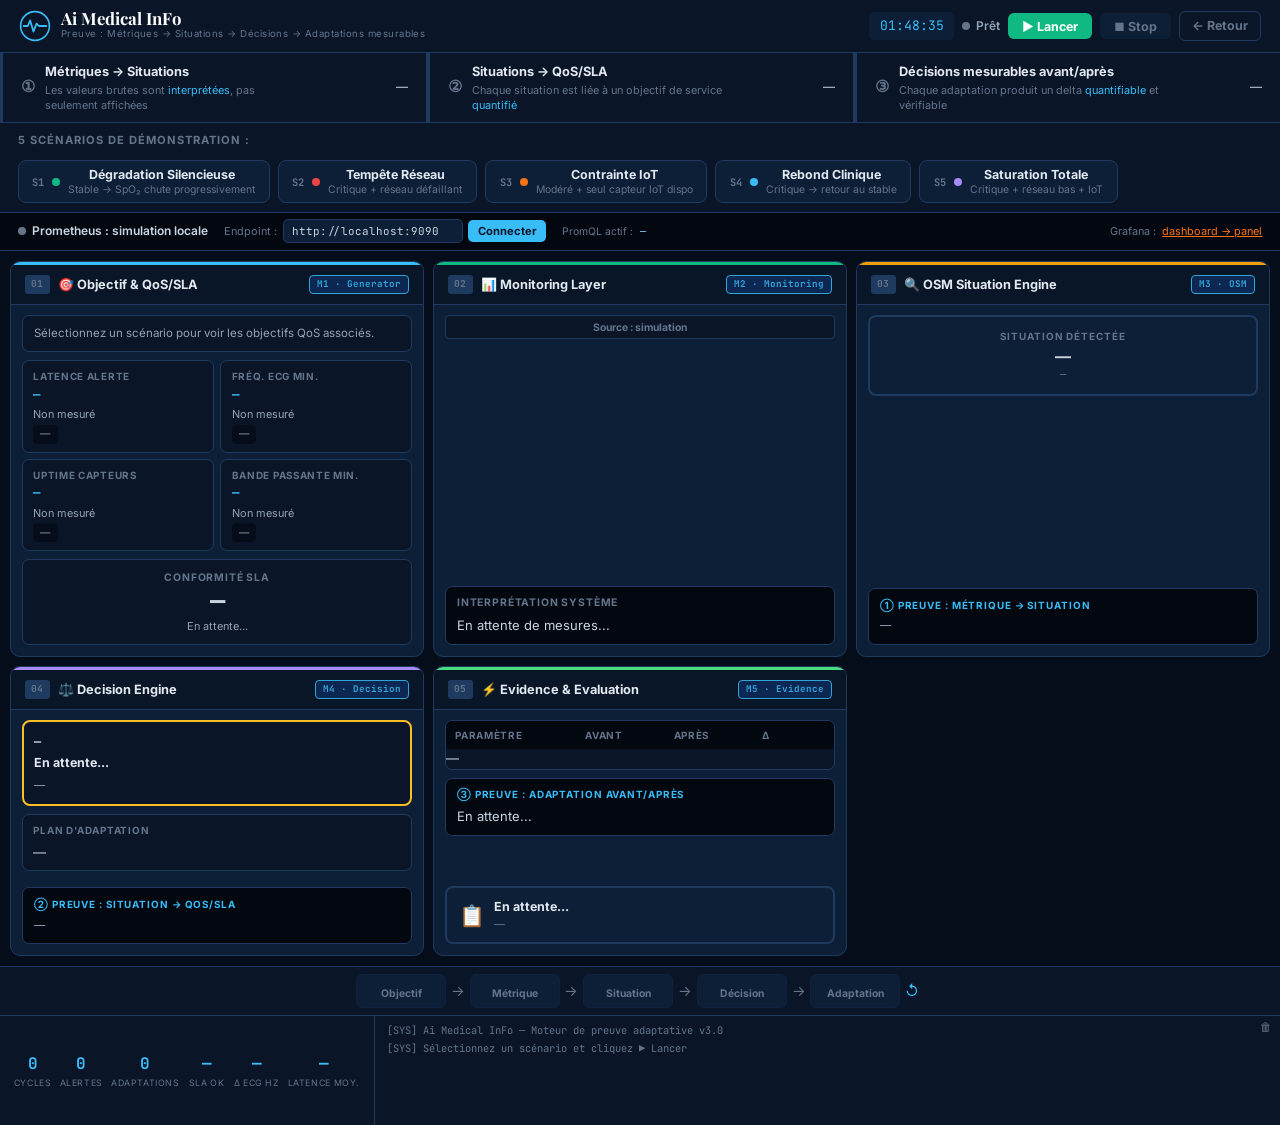
==== commit df8b5315: "Refactor scenario into 5 clear modules (M1–M5) - M1 module1-scenario-generator.js : generates scenar" ====
--- a/scenario.html
+++ b/scenario.html
@@ -138,6 +138,7 @@
     <div class="col-header ch1">
       <span class="col-step">01</span>
       <span class="col-title">🎯 Objectif &amp; QoS/SLA</span>
+      <span class="col-mod">M1 · Generator</span>
     </div>
     <div class="col-body">
 
@@ -181,11 +182,12 @@
     </div>
   </div>
 
-  <!-- ── COL 2 : MÉTRIQUE (interprétée) ── -->
+  <!-- ── COL 2 : MONITORING LAYER ── -->
   <div class="sc-col" id="col2">
     <div class="col-header ch2">
       <span class="col-step">02</span>
-      <span class="col-title">📊 Métriques interprétées</span>
+      <span class="col-title">📊 Monitoring Layer</span>
+      <span class="col-mod">M2 · Monitoring</span>
     </div>
     <div class="col-body">
 
@@ -203,11 +205,12 @@
     </div>
   </div>
 
-  <!-- ── COL 3 : SITUATION ── -->
+  <!-- ── COL 3 : OSM SITUATION ENGINE ── -->
   <div class="sc-col" id="col3">
     <div class="col-header ch3">
       <span class="col-step">03</span>
-      <span class="col-title">🔍 Situation classifiée</span>
+      <span class="col-title">🔍 OSM Situation Engine</span>
+      <span class="col-mod">M3 · OSM</span>
     </div>
     <div class="col-body">
 
@@ -229,11 +232,12 @@
     </div>
   </div>
 
-  <!-- ── COL 4 : DÉCISION ── -->
+  <!-- ── COL 4 : DECISION ENGINE ── -->
   <div class="sc-col" id="col4">
     <div class="col-header ch4">
       <span class="col-step">04</span>
-      <span class="col-title">⚖️ Décision &amp; Règle</span>
+      <span class="col-title">⚖️ Decision Engine</span>
+      <span class="col-mod">M4 · Decision</span>
     </div>
     <div class="col-body">
 
@@ -243,6 +247,11 @@
         <div class="rfb-action" id="rfbAction">—</div>
       </div>
 
+      <div class="adapt-plan-box">
+        <div class="apb-title">Plan d'adaptation</div>
+        <div id="adaptPlan">—</div>
+      </div>
+
       <div class="rule-chain" id="ruleChain">
         <!-- rules evaluated -->
       </div>
@@ -255,11 +264,12 @@
     </div>
   </div>
 
-  <!-- ── COL 5 : ADAPTATION avant/après ── -->
+  <!-- ── COL 5 : EVIDENCE & EVALUATION ── -->
   <div class="sc-col" id="col5">
     <div class="col-header ch5">
       <span class="col-step">05</span>
-      <span class="col-title">⚡ Adaptation mesurable</span>
+      <span class="col-title">⚡ Evidence &amp; Evaluation</span>
+      <span class="col-mod">M5 · Evidence</span>
     </div>
     <div class="col-body">
 
@@ -320,6 +330,11 @@
 </div>
 
 <script src="prometheus-client.js"></script>
+<script src="module1-scenario-generator.js"></script>
+<script src="module2-monitoring-layer.js"></script>
+<script src="module3-situation-engine.js"></script>
+<script src="module4-decision-engine.js"></script>
+<script src="module5-evidence-layer.js"></script>
 <script src="scenario.js"></script>
 </body>
 </html>
--- a/scenario.css
+++ b/scenario.css
@@ -80,7 +80,8 @@
 .sc-col{background:var(--bg3);border:1px solid var(--b);border-radius:10px;overflow:hidden;display:flex;flex-direction:column;transition:border-color .3s;}
 .col-header{display:flex;align-items:center;gap:.5rem;padding:.6rem .85rem;border-bottom:1px solid var(--b);background:#091627;flex-shrink:0;}
 .col-step{font-family:var(--mono);font-size:.6rem;font-weight:700;color:var(--tx3);background:var(--b);padding:.15rem .4rem;border-radius:3px;}
-.col-title{font-size:.8rem;font-weight:700;color:#e2e8f0;}
+.col-title{font-size:.8rem;font-weight:700;color:#e2e8f0;flex:1;}
+.col-mod{font-family:var(--mono);font-size:.58rem;font-weight:700;color:var(--ac);background:#0c2a5a;border:1px solid var(--ac);padding:.12rem .45rem;border-radius:4px;white-space:nowrap;margin-left:auto;opacity:.85;}
 .ch1{border-top:3px solid #38bdf8;}.ch2{border-top:3px solid #10b981;}.ch3{border-top:3px solid #f59e0b;}.ch4{border-top:3px solid #a78bfa;}.ch5{border-top:3px solid #4ade80;}
 .col-body{padding:.65rem;flex:1;overflow-y:auto;display:flex;flex-direction:column;gap:.5rem;}
 
@@ -157,6 +158,12 @@
 .rc-pass .rc-badge{color:#4ade80;}
 .rc-fail .rc-badge{color:var(--tx3);}
 .dec-proof-link{background:#030810;border:1px solid var(--b);border-radius:7px;padding:.55rem .7rem;margin-top:auto;}
+.adapt-plan-box{background:var(--bg2);border:1px solid var(--b);border-radius:7px;padding:.5rem .65rem;}
+.apb-title{font-size:.62rem;text-transform:uppercase;letter-spacing:.08em;color:var(--tx3);font-weight:700;margin-bottom:.3rem;}
+.ap-row{display:flex;align-items:center;gap:.45rem;padding:.25rem .35rem;border-radius:5px;font-size:.72rem;}
+.ap-row:hover{background:#0c2a5a;}
+.ap-icon{font-size:.85rem;flex-shrink:0;}
+.ap-label{color:var(--tx2);line-height:1.3;}
 
 /* ══ COL 5 : ADAPTATION ══ */
 .delta-table{background:var(--bg2);border:1px solid var(--b);border-radius:7px;overflow:hidden;}
@@ -176,6 +183,8 @@
 .kpid-pos{background:#052e16;}.kpid-neg{background:#1a0505;}.kpid-zero{background:var(--bg2);}
 .kpid strong{font-family:var(--mono);font-weight:700;color:#e2e8f0;}
 .kpid-target{font-size:.62rem;color:var(--tx3);margin-left:auto;}
+.kpid-fa{flex-wrap:wrap;gap:.3rem;}
+.fa-reason{width:100%;font-size:.62rem;color:var(--or);padding:.1rem .2rem;font-style:italic;}
 .notif-box{display:flex;align-items:center;gap:.6rem;padding:.6rem .75rem;border-radius:8px;border:2px solid var(--b);transition:all .3s;margin-top:auto;}
 .nb-ok{border-color:#10b981;background:#052e16;}.nb-warn{border-color:var(--or);background:#1c1202;}.nb-crit{border-color:#ef4444;background:#1a0505;animation:cPulse .8s infinite;}
 .nb-icon{font-size:1.3rem;flex-shrink:0;}
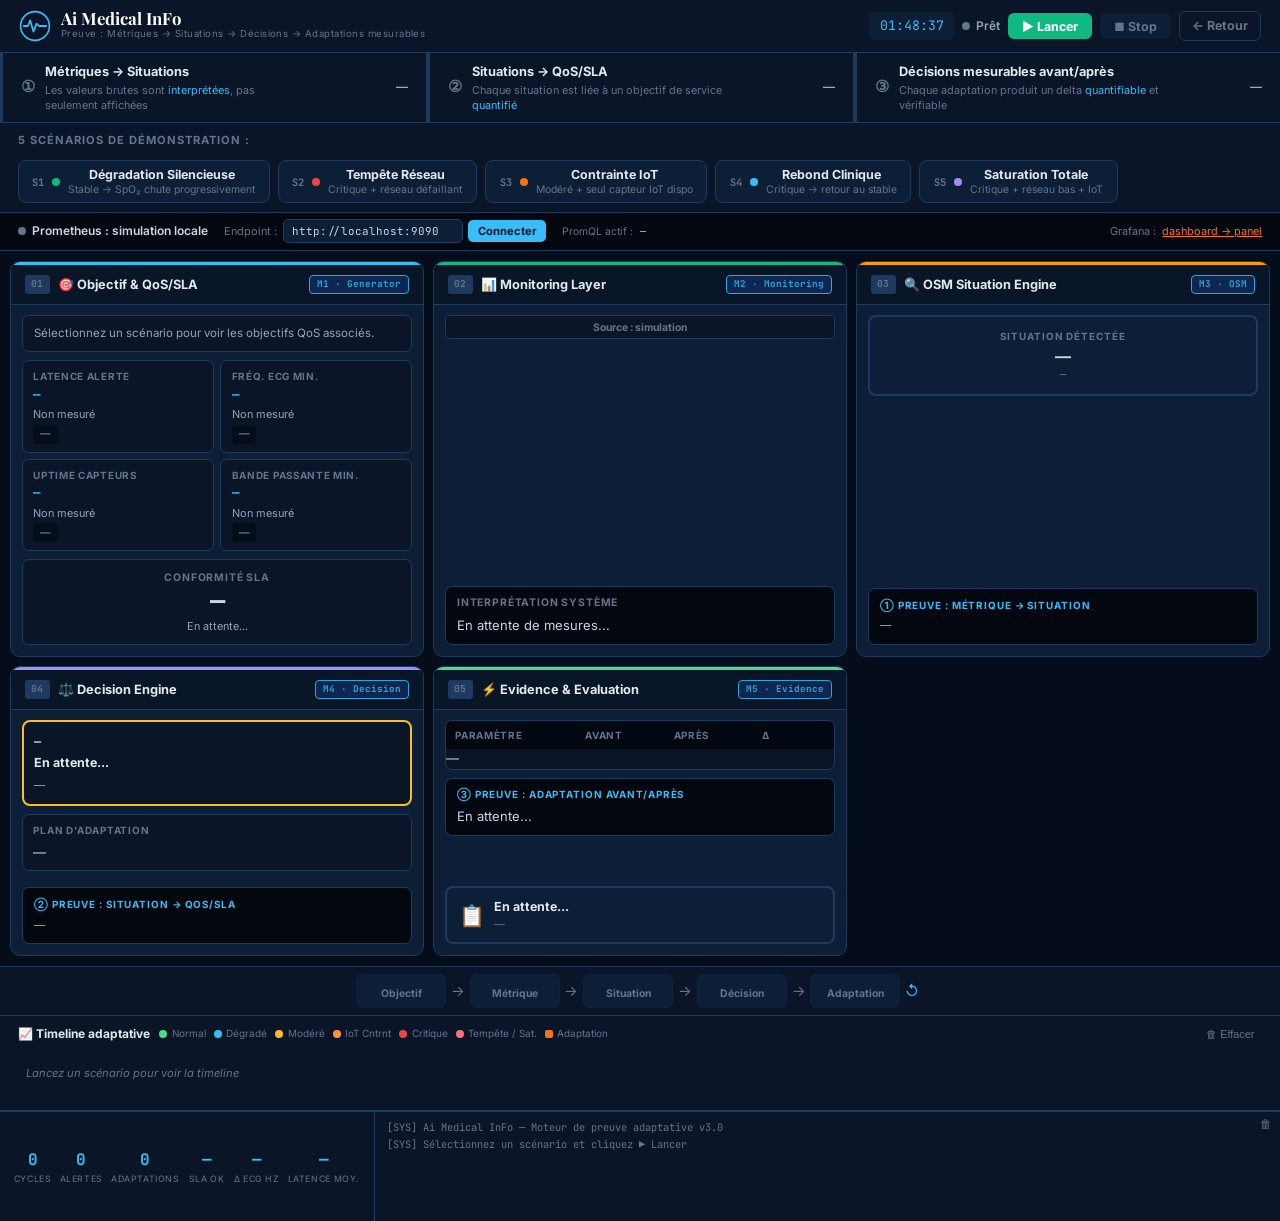
==== commit fc76b538: "Add adaptive Timeline View (t0→S_Normal … t130→S_Stabilized) - module-timeline.js: records situation" ====
--- a/scenario.html
+++ b/scenario.html
@@ -312,6 +312,28 @@
   <div class="ppb-arrow ppb-loop">↺</div>
 </div>
 
+<!-- ══════════ TIMELINE VIEW ══════════ -->
+<div class="tlv-outer">
+  <div class="tlv-hdr">
+    <span class="tlv-title">📈 Timeline adaptative</span>
+    <div class="tlv-legend">
+      <span class="tll"><span class="tll-dot" style="background:#4ade80"></span>Normal</span>
+      <span class="tll"><span class="tll-dot" style="background:#38bdf8"></span>Dégradé</span>
+      <span class="tll"><span class="tll-dot" style="background:#fbbf24"></span>Modéré</span>
+      <span class="tll"><span class="tll-dot" style="background:#fb923c"></span>IoT Cntrnt</span>
+      <span class="tll"><span class="tll-dot" style="background:#ef4444"></span>Critique</span>
+      <span class="tll"><span class="tll-dot" style="background:#f87171"></span>Tempête / Sat.</span>
+      <span class="tll"><span class="tll-dot tll-sq" style="background:#f97316"></span>Adaptation</span>
+    </div>
+    <button class="tlv-clr-btn" onclick="TimelineView.clear()">🗑 Effacer</button>
+  </div>
+  <div class="tlv-wrap" id="tlvWrap">
+    <div class="tlv-track" id="tlvTrack">
+      <span class="tlv-empty">Lancez un scénario pour voir la timeline</span>
+    </div>
+  </div>
+</div>
+
 <!-- ══════════ BOTTOM : counters + terminal ══════════ -->
 <div class="sc-bottom">
   <div class="sc-counters">
@@ -335,6 +357,7 @@
 <script src="module3-situation-engine.js"></script>
 <script src="module4-decision-engine.js"></script>
 <script src="module5-evidence-layer.js"></script>
+<script src="module-timeline.js"></script>
 <script src="scenario.js"></script>
 </body>
 </html>
--- a/scenario.css
+++ b/scenario.css
@@ -222,6 +222,40 @@
 .ta{color:var(--gr);}
 .tp{color:#4ade80;}.tw{color:var(--or);}
 
+/* ══ TIMELINE VIEW ══ */
+.tlv-outer{background:var(--bg2);border-top:1px solid var(--b);border-bottom:1px solid var(--b);padding:.55rem 1.1rem;}
+.tlv-hdr{display:flex;align-items:center;gap:.6rem;margin-bottom:.5rem;flex-wrap:wrap;}
+.tlv-title{font-size:.75rem;font-weight:700;color:#e2e8f0;flex-shrink:0;}
+.tlv-legend{display:flex;align-items:center;gap:.5rem;flex:1;flex-wrap:wrap;}
+.tll{display:flex;align-items:center;gap:.28rem;font-size:.62rem;color:var(--tx3);}
+.tll-dot{width:8px;height:8px;border-radius:50%;flex-shrink:0;display:inline-block;}
+.tll-sq{border-radius:2px;}
+.tlv-clr-btn{border:none;background:none;color:var(--tx3);font-size:.68rem;cursor:pointer;padding:.2rem .5rem;border-radius:4px;transition:color .2s;flex-shrink:0;}
+.tlv-clr-btn:hover{color:#e2e8f0;}
+.tlv-wrap{overflow-x:auto;padding-bottom:.3rem;}
+.tlv-wrap::-webkit-scrollbar{height:3px;}
+.tlv-wrap::-webkit-scrollbar-thumb{background:var(--b);border-radius:2px;}
+.tlv-track{display:flex;align-items:center;min-width:max-content;padding:.3rem .2rem;}
+.tlv-empty{font-size:.7rem;color:var(--tx3);font-style:italic;padding:.6rem .3rem;}
+
+/* event node */
+.tev{display:flex;flex-direction:column;align-items:center;min-width:92px;}
+.tev-axis-row{display:flex;align-items:center;width:100%;height:22px;}
+.tev-conn{flex:1;height:2px;transition:background .3s;}
+.tev-conn-none{background:transparent!important;}
+.tev-dot{width:16px;height:16px;border-radius:50%;flex-shrink:0;z-index:1;cursor:pointer;transition:transform .22s,box-shadow .22s;}
+.tev-dot:hover{transform:scale(1.35);}
+.tev-dot-sq{border-radius:4px;width:18px;height:18px;display:flex;align-items:center;justify-content:center;font-size:.55rem;}
+.tev-adapt .tev-dot{border-radius:4px;}
+.tev-label{text-align:center;height:38px;display:flex;flex-direction:column;justify-content:flex-end;padding-bottom:.2rem;}
+.tev-label-top{justify-content:flex-end;}
+.tev-label-bot{justify-content:flex-start;padding-top:.2rem;padding-bottom:0;}
+.tev-label-hide{visibility:hidden;}
+.tev-name{font-size:.68rem;font-weight:700;line-height:1.2;white-space:nowrap;}
+.tev-code{font-family:var(--mono);font-size:.56rem;color:var(--tx3);margin-top:.05rem;white-space:nowrap;}
+.tev-time{font-family:var(--mono);font-size:.62rem;color:var(--ac);font-weight:700;margin-top:.15rem;}
+.tev-adapt .tev-time{color:#f97316;}
+
 /* ══ RESPONSIVE ══ */
 @media(max-width:1400px){.sc-main{grid-template-columns:repeat(3,1fr);grid-template-rows:auto auto;}}
 @media(max-width:900px){.sc-main{grid-template-columns:1fr 1fr;}.sc-bottom{height:auto;flex-wrap:wrap;}}
